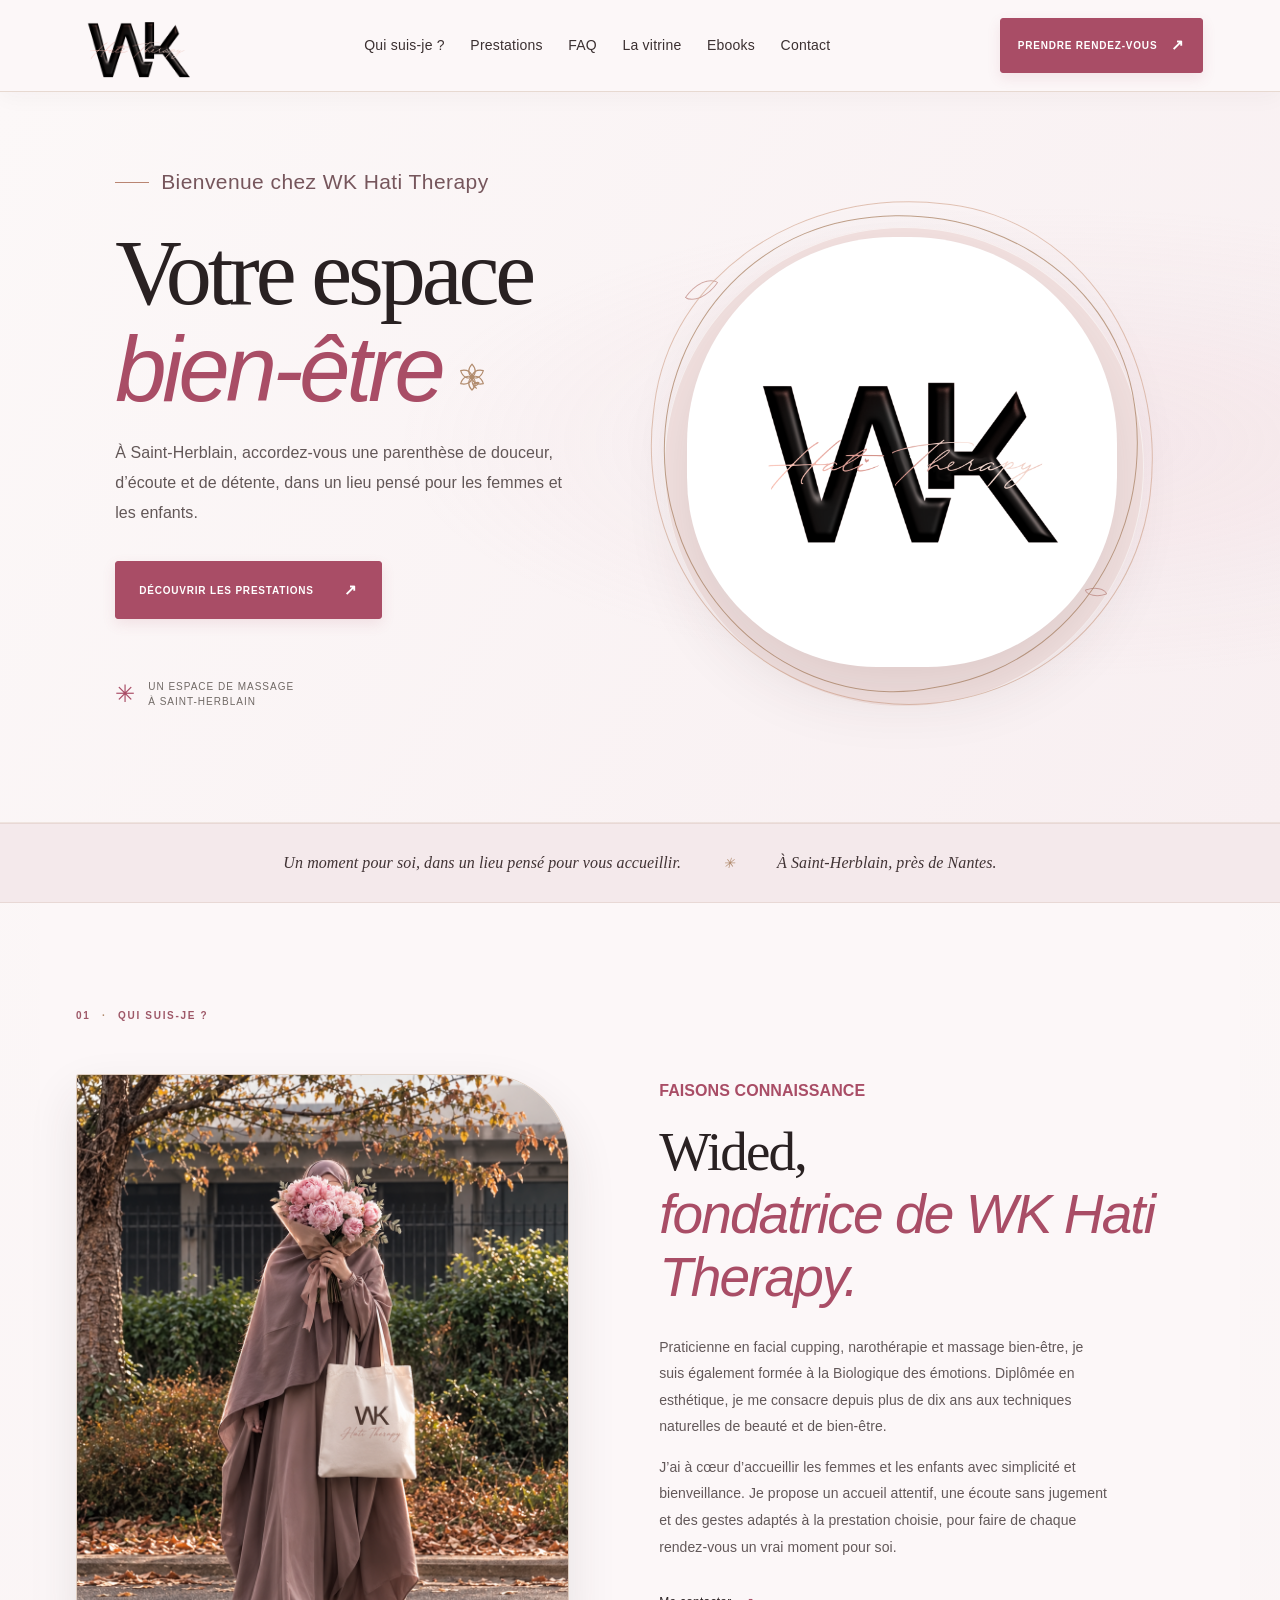
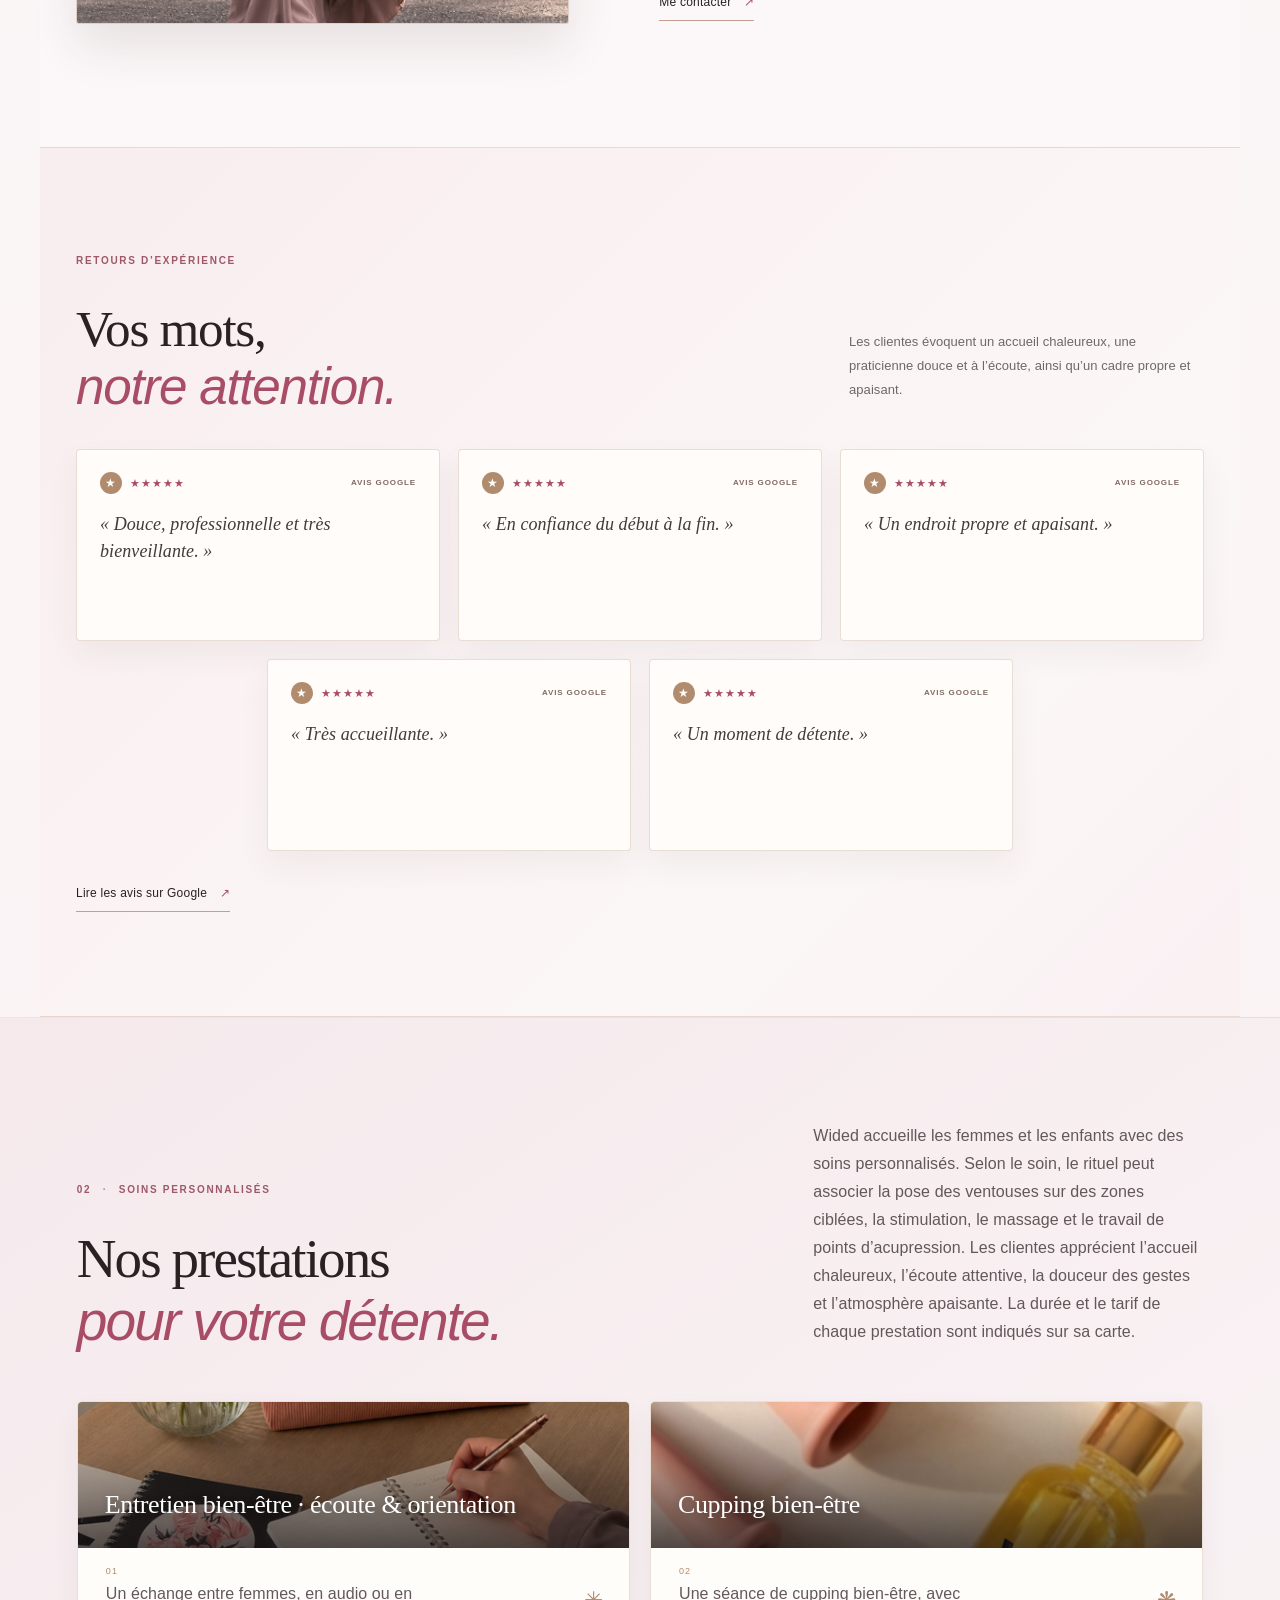
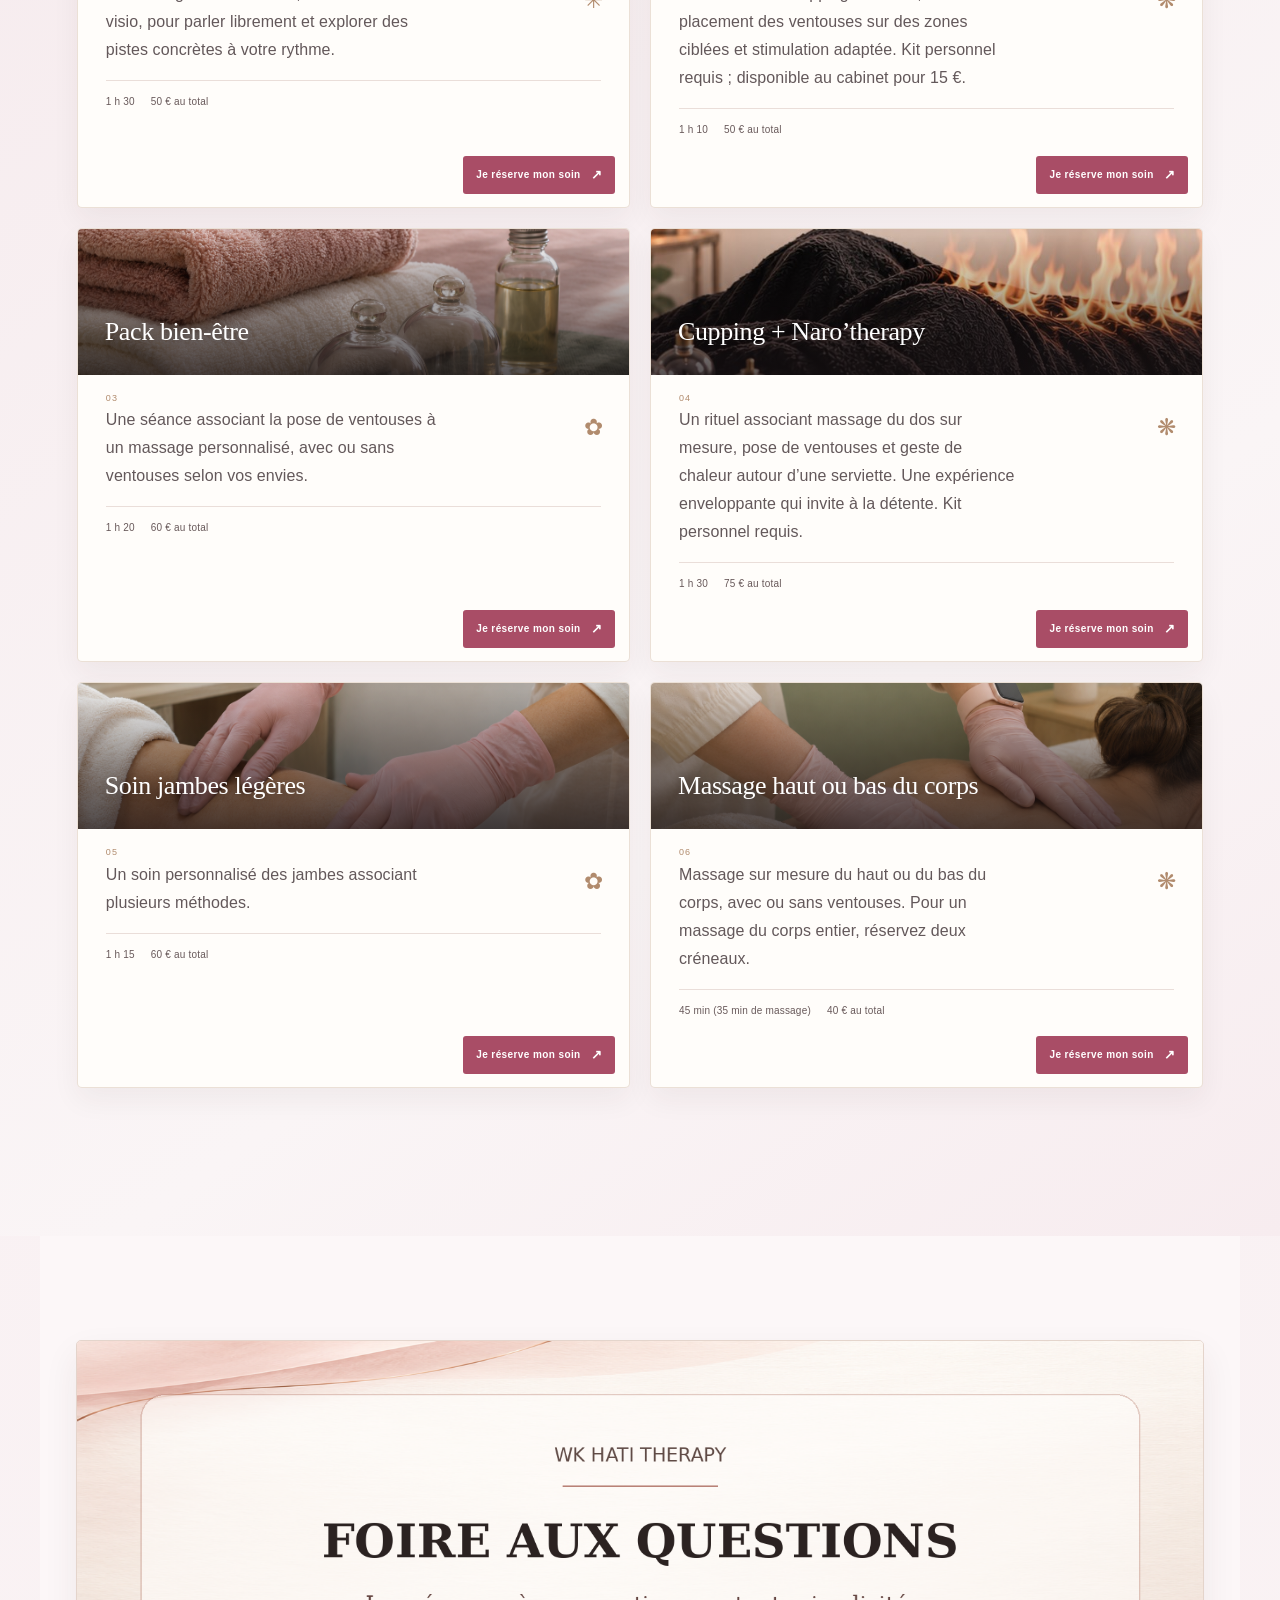
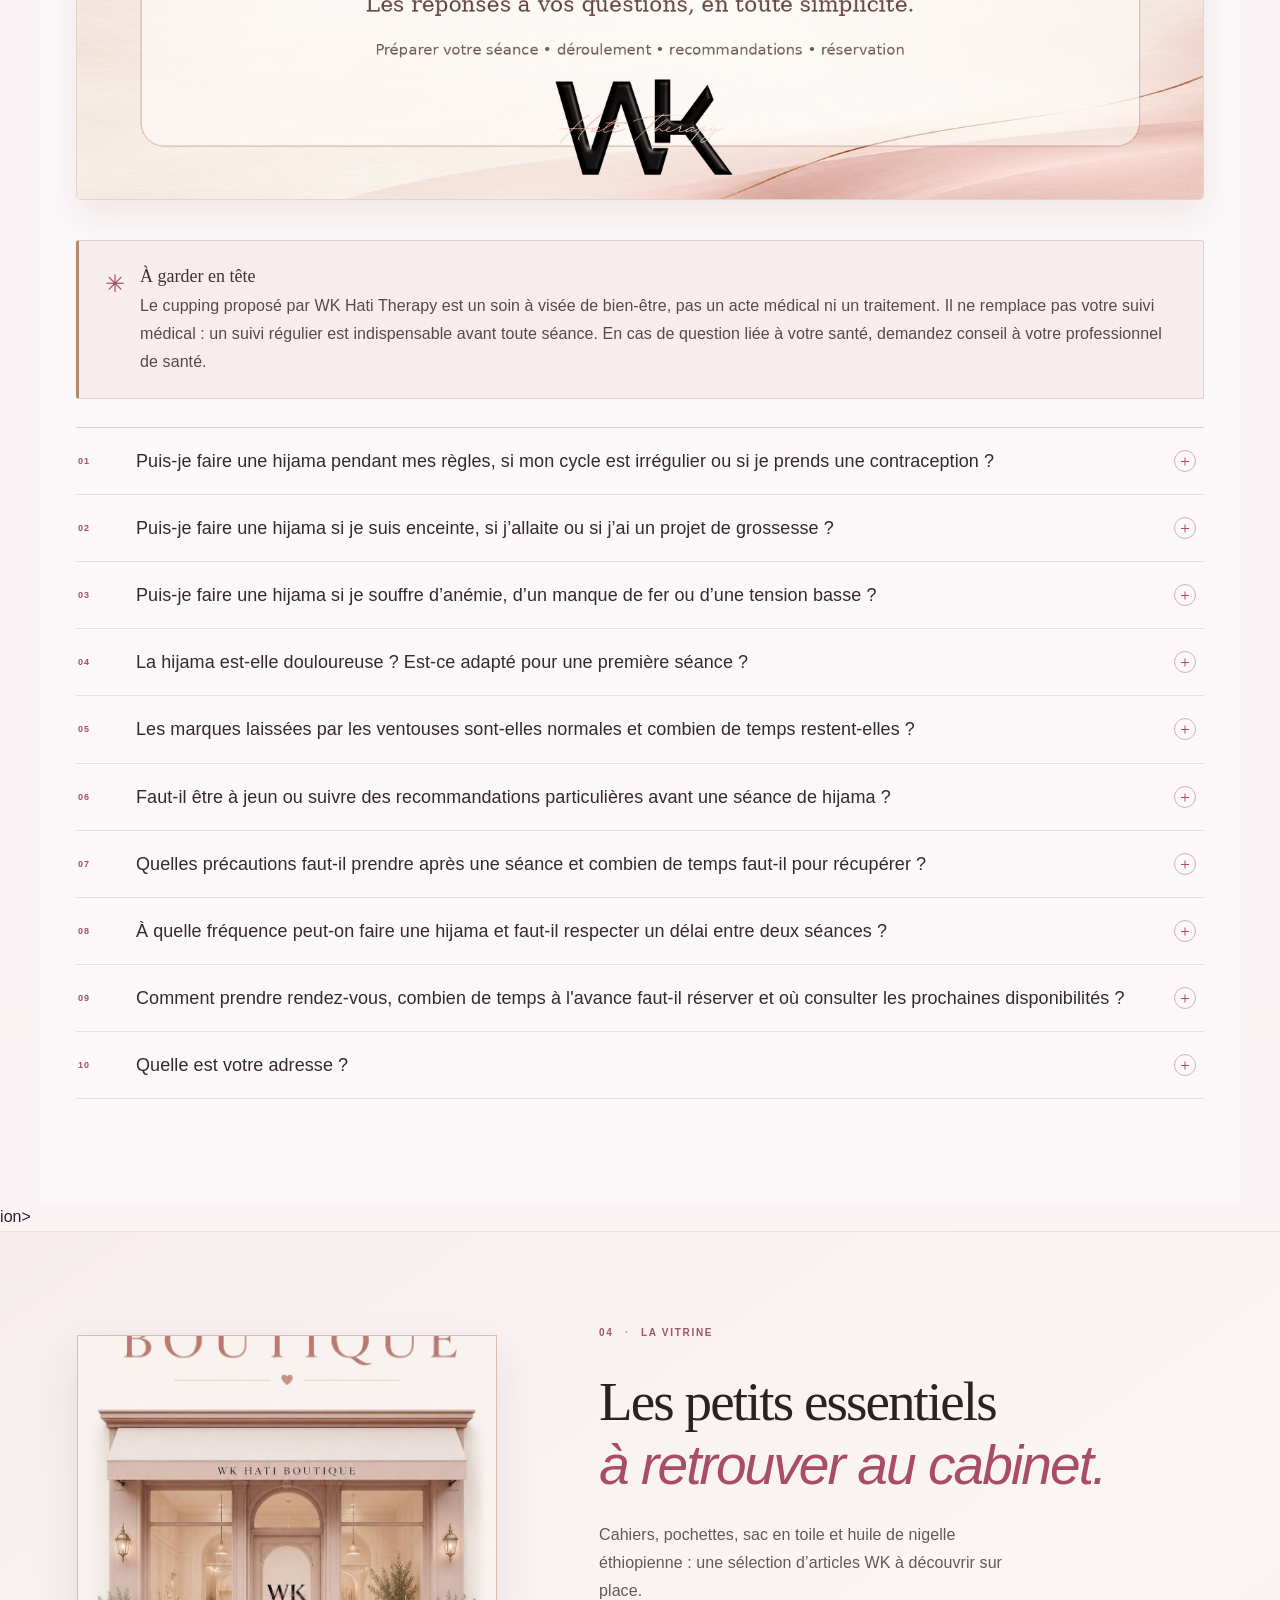
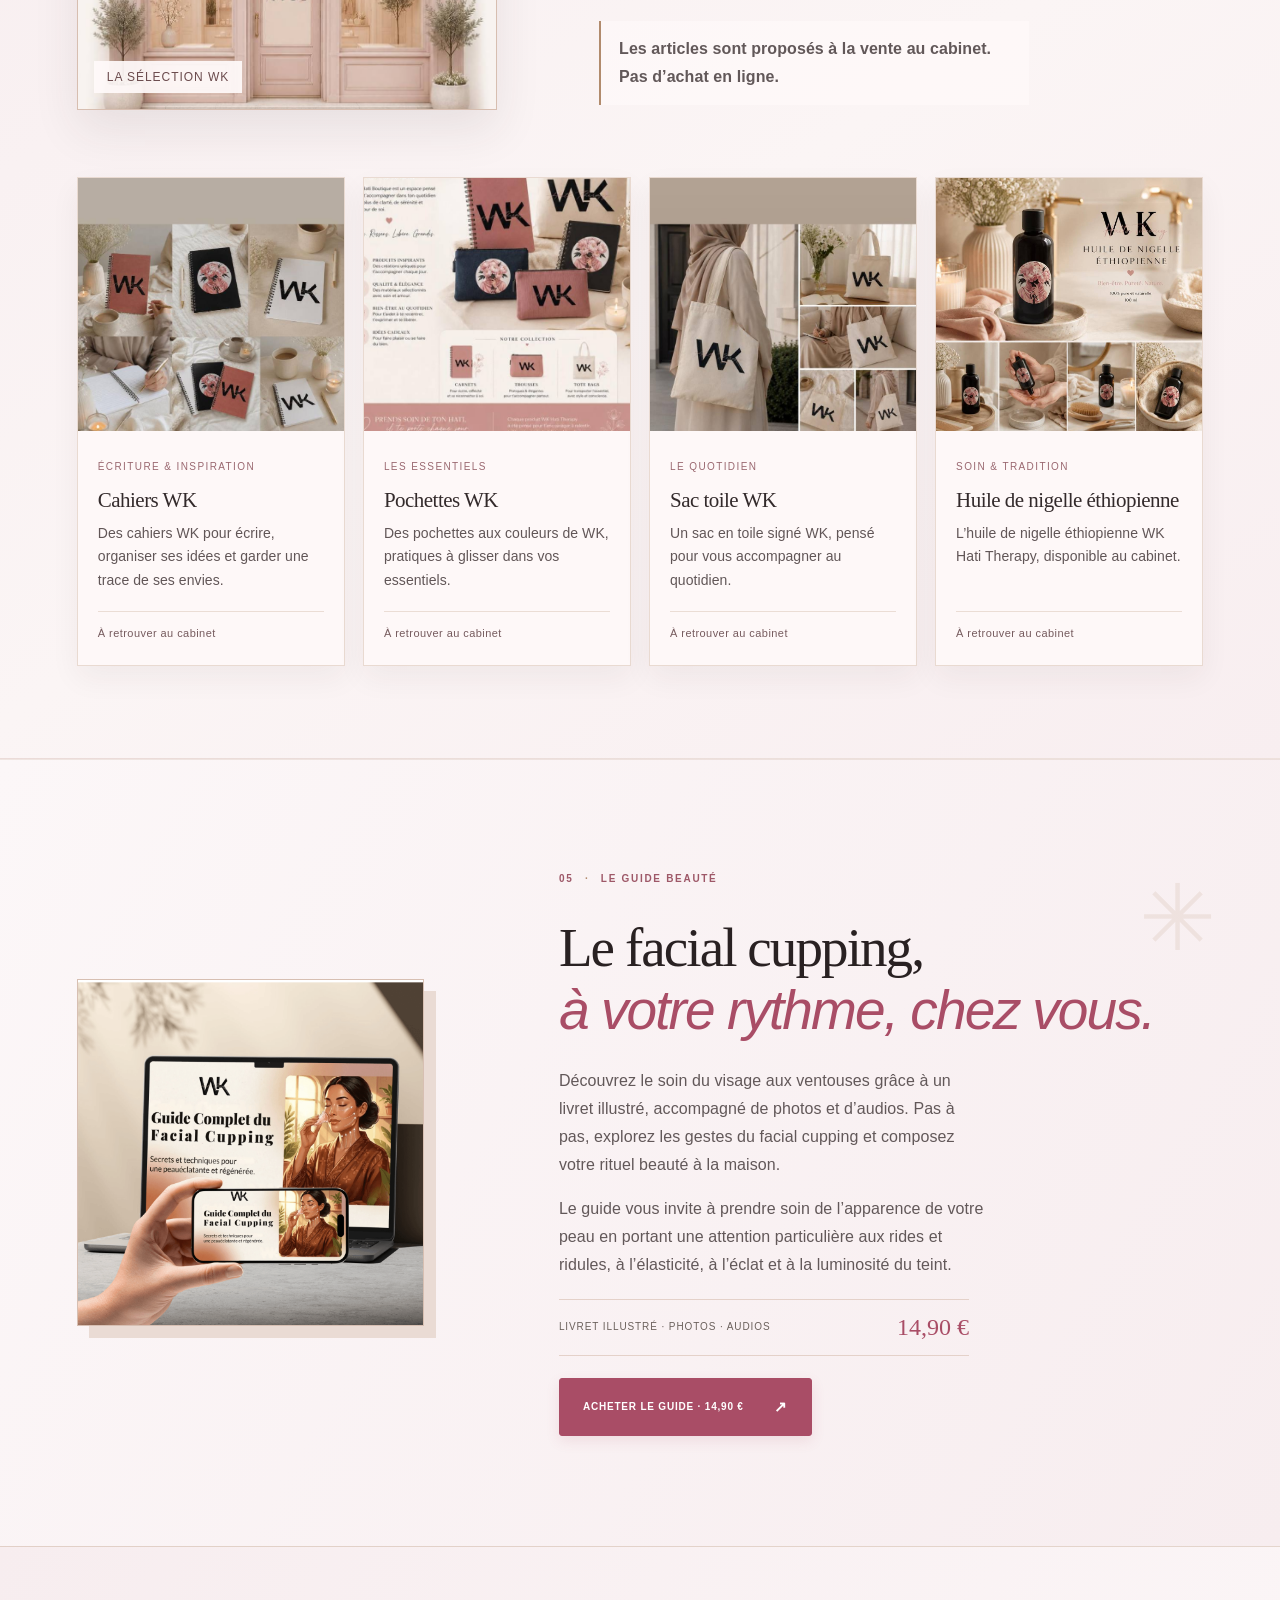
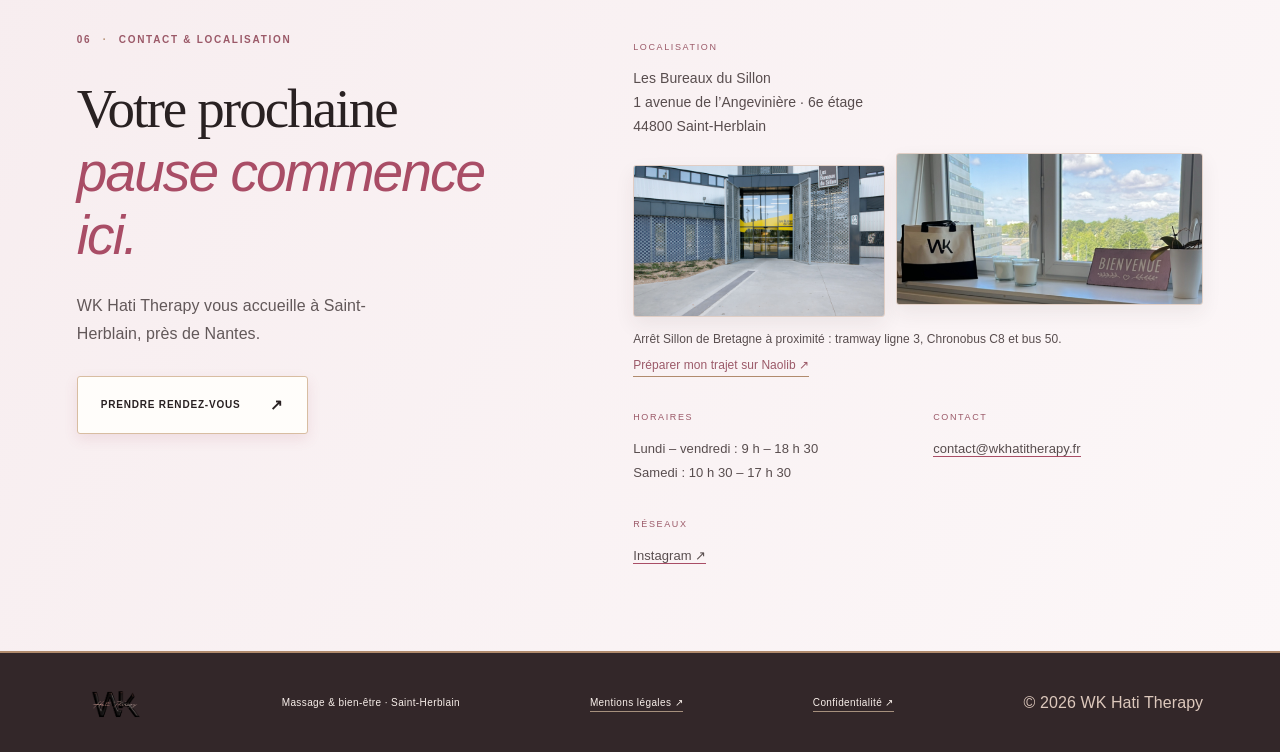
==== index.html @ cc338f1d "Première version du site WK Hati Therapy" ====
<!doctype html>
<html lang="fr">
<head>
  <meta charset="utf-8">
  <meta name="viewport" content="width=device-width, initial-scale=1">
  <meta name="theme-color" content="#f8f3f0">
  <meta name="description" content="Découvrez WK Hati Therapy, espace de massage et de bien-être à Saint-Herblain, près de Nantes. Un moment pour soi, dans un cadre accueillant et intimiste.">
  <title>WK Hati Therapy — Massage & bien-être à Saint-Herblain</title>
  <link rel="stylesheet" href="styles.css">
  <script src="script.js" defer></script>
</head>
<body>
  <header class="site-header">
    <a class="brand" href="#accueil" aria-label="WK Hati Therapy, accueil">
      <img src="Logo WK 2025 .PNG" alt="WK Hati Therapy">
    </a>
    <button class="menu-toggle" aria-expanded="false" aria-controls="main-nav" aria-label="Ouvrir le menu"><span></span><span></span></button>
    <nav id="main-nav" class="main-nav" aria-label="Navigation principale">
      <a href="#apropos">Qui suis-je ?</a><a href="#prestations">Prestations</a><a href="#faq">FAQ</a><a href="#vitrine">La vitrine</a><a href="#ebooks">Ebooks</a><a href="#contact">Contact</a>
    </nav>
    <a class="button button-small header-cta" href="https://cal.com/wkhatitherapy44" target="_blank" rel="noopener noreferrer">Prendre rendez-vous <span>↗</span></a>
  </header>

  <main>
    <section id="accueil" class="hero">
      <div class="hero-copy">
        <p class="eyebrow"><span class="eyebrow-line"></span> Bienvenue chez WK Hati Therapy</p>
        <h1>Votre espace<br><em>bien-être</em><svg class="hero-bloom" viewBox="0 0 40 40" aria-hidden="true" focusable="false"><g fill="none" stroke="currentColor" stroke-width="1.15" stroke-linecap="round" stroke-linejoin="round"><path d="M20 20C15.4 17.1 14.4 10.6 20 4.6c5.6 6 4.6 12.5 0 15.4Z"/><path d="M20 20C15.4 17.1 14.4 10.6 20 4.6c5.6 6 4.6 12.5 0 15.4Z" transform="rotate(60 20 20)"/><path d="M20 20C15.4 17.1 14.4 10.6 20 4.6c5.6 6 4.6 12.5 0 15.4Z" transform="rotate(120 20 20)"/><path d="M20 20C15.4 17.1 14.4 10.6 20 4.6c5.6 6 4.6 12.5 0 15.4Z" transform="rotate(180 20 20)"/><path d="M20 20C15.4 17.1 14.4 10.6 20 4.6c5.6 6 4.6 12.5 0 15.4Z" transform="rotate(240 20 20)"/><path d="M20 20C15.4 17.1 14.4 10.6 20 4.6c5.6 6 4.6 12.5 0 15.4Z" transform="rotate(300 20 20)"/><circle cx="20" cy="20" r="2.15"/><path d="M20 23c-.2 4.1 1.8 7.8 5.2 10.1M21.4 28.6c2.3-2.2 4.3-2.7 6.7-2.3-1.1 2.5-3.4 4.1-6.5 4.3"/></g></svg></h1>
        <p class="hero-intro">À Saint-Herblain, accordez-vous une parenthèse de douceur, d’écoute et de détente, dans un lieu pensé pour les femmes et les enfants.</p>
        <div class="hero-actions"><a class="button" href="#prestations">Découvrir les prestations <span>↗</span></a></div>
        <div class="hero-note"><span class="note-mark">✳</span><span>Un espace de massage<br>à Saint-Herblain</span></div>
      </div>
      <div class="hero-art" aria-label="Logo WK Hati Therapy">
        <div class="art-halo"></div><div class="art-frame logo-frame"><img src="Logo WK 2025 .PNG" alt="Logo WK Hati Therapy"></div>
        
        <div class="floating-petal petal-one"></div><div class="floating-petal petal-two"></div>
      </div>
    </section>

    <section class="intro-band" aria-label="Présentation"><p>Un moment pour soi, dans un lieu pensé pour vous accueillir.</p><span>✳</span><p>À Saint-Herblain, près de Nantes.</p></section>

    <section id="apropos" class="section about-section">
      <div class="section-kicker">01 <span>·</span> Qui suis-je ?</div>
      <div class="about-grid">
        <div class="about-image founder-image"><img src="assets/photos/fondatrice-fleurs.png" alt="Femme tenant un bouquet de pivoines, photographie de présentation WK Hati Therapy"></div>
        <div class="about-copy"><p class="eyebrow">Faisons connaissance</p><h2>Wided,<br><em>fondatrice de WK Hati Therapy.</em></h2><p>Praticienne en facial cupping, narothérapie et massage bien-être, je suis également formée à la Biologique des émotions. Diplômée en esthétique, je me consacre depuis plus de dix ans aux techniques naturelles de beauté et de bien-être.</p><p>J’ai à cœur d’accueillir les femmes et les enfants avec simplicité et bienveillance. Je propose un accueil attentif, une écoute sans jugement et des gestes adaptés à la prestation choisie, pour faire de chaque rendez-vous un vrai moment pour soi.</p><a class="text-link underlined" href="#contact">Me contacter <span>↗</span></a></div>
      </div>
    </section>

    <section class="section reviews-section" aria-labelledby="avis-heading">
      <div class="reviews-intro"><div><div class="section-kicker">Retours d’expérience</div><h2 id="avis-heading">Vos mots,<br><em>notre attention.</em></h2></div><p>Les clientes évoquent un accueil chaleureux, une praticienne douce et à l’écoute, ainsi qu’un cadre propre et apaisant.</p></div>
      <div class="review-cards">
        <blockquote><div class="review-mark"><span class="review-icon" aria-hidden="true">★</span><span class="review-stars" aria-label="5 étoiles">★★★★★</span><span class="review-origin">AVIS GOOGLE</span></div><p>« Douce, professionnelle et très bienveillante. »</p></blockquote>
        <blockquote><div class="review-mark"><span class="review-icon" aria-hidden="true">★</span><span class="review-stars" aria-label="5 étoiles">★★★★★</span><span class="review-origin">AVIS GOOGLE</span></div><p>« En confiance du début à la fin. »</p></blockquote>
        <blockquote><div class="review-mark"><span class="review-icon" aria-hidden="true">★</span><span class="review-stars" aria-label="5 étoiles">★★★★★</span><span class="review-origin">AVIS GOOGLE</span></div><p>« Un endroit propre et apaisant. »</p></blockquote>
        <blockquote><div class="review-mark"><span class="review-icon" aria-hidden="true">★</span><span class="review-stars" aria-label="5 étoiles">★★★★★</span><span class="review-origin">AVIS GOOGLE</span></div><p>« Très accueillante. »</p></blockquote>
        <blockquote><div class="review-mark"><span class="review-icon" aria-hidden="true">★</span><span class="review-stars" aria-label="5 étoiles">★★★★★</span><span class="review-origin">AVIS GOOGLE</span></div><p>« Un moment de détente. »</p></blockquote>
      </div>
      <a class="text-link underlined" href="https://share.google/Y8I5it0jCn41oQh0Y" target="_blank" rel="noopener noreferrer">Lire les avis sur Google <span>↗</span></a>
    </section>

    <section id="prestations" class="section services-section">
      <div class="services-heading"><div><div class="section-kicker">02 <span>·</span> Soins personnalisés</div><h2>Nos prestations<br><em>pour votre détente.</em></h2></div><p>Wided accueille les femmes et les enfants avec des soins personnalisés. Selon le soin, le rituel peut associer la pose des ventouses sur des zones ciblées, la stimulation, le massage et le travail de points d’acupression. Les clientes apprécient l’accueil chaleureux, l’écoute attentive, la douceur des gestes et l’atmosphère apaisante. La durée et le tarif de chaque prestation sont indiqués sur sa carte.</p></div>
      <div class="service-cards">
        <article class="service-card"><img class="service-image" src="assets/photos/coin-accompagnement.jpg" alt="Espace de travail WK Hati Therapy, avec carnet, fleurs et accessoires roses"><div class="service-number">01</div><div class="service-icon">✳</div><h3>Entretien bien-être · écoute & orientation</h3><p>Un échange entre femmes, en audio ou en visio, pour parler librement et explorer des pistes concrètes à votre rythme.</p><div class="service-meta"><span>1 h 30</span><span>50 € au total</span></div><a href="https://cal.com/wkhatitherapy44" target="_blank" rel="noopener noreferrer" class="card-link" aria-label="Réserver un entretien bien-être sur Cal.com">Je réserve mon soin <span aria-hidden="true">↗</span></a></article>
        <article class="service-card featured"><img class="service-image" src="assets/photos/outils-cupping.jpg" alt="Ventouses et flacon d’huile WK pour les soins de cupping"><div class="service-number">02</div><div class="service-icon">❋</div><h3>Cupping bien-être</h3><p>Une séance de cupping bien-être, avec placement des ventouses sur des zones ciblées et stimulation adaptée. Kit personnel requis ; disponible au cabinet pour 15 €.</p><div class="service-meta"><span>1 h 10</span><span>50 € au total</span></div><a href="https://cal.com/wkhatitherapy44" target="_blank" rel="noopener noreferrer" class="card-link" aria-label="Réserver le Cupping sur Cal.com">Je réserve mon soin <span aria-hidden="true">↗</span></a></article>
        <article class="service-card"><img class="service-image" src="assets/services/pack.png" alt="Accessoires de soin préparés sur une serviette claire"><div class="service-number">03</div><div class="service-icon">✿</div><h3>Pack bien-être</h3><p>Une séance associant la pose de ventouses à un massage personnalisé, avec ou sans ventouses selon vos envies.</p><div class="service-meta"><span>1 h 20</span><span>60 € au total</span></div><a href="https://cal.com/wkhatitherapy44" target="_blank" rel="noopener noreferrer" class="card-link" aria-label="Réserver le pack bien-être sur Cal.com">Je réserve mon soin <span aria-hidden="true">↗</span></a></article>
        <article class="service-card featured"><img class="service-image" src="assets/photos/narotherapy-rituel.jpg" alt="Rituel Naro’therapy illustré par une serviette et la chaleur des flammes"><div class="service-number">04</div><div class="service-icon">❋</div><h3>Cupping + Naro’therapy</h3><p>Un rituel associant massage du dos sur mesure, pose de ventouses et geste de chaleur autour d’une serviette. Une expérience enveloppante qui invite à la détente. Kit personnel requis.</p><div class="service-meta"><span>1 h 30</span><span>75 € au total</span></div><a href="https://cal.com/wkhatitherapy44" target="_blank" rel="noopener noreferrer" class="card-link" aria-label="Réserver le soin Cupping et Naro’therapy sur Cal.com">Je réserve mon soin <span aria-hidden="true">↗</span></a></article>
        <article class="service-card"><img class="service-image" src="assets/services/jambes-gants-roses.png" alt="Massage des jambes, manches longues et gants roses"><div class="service-number">05</div><div class="service-icon">✿</div><h3>Soin jambes légères</h3><p>Un soin personnalisé des jambes associant plusieurs méthodes.</p><div class="service-meta"><span>1 h 15</span><span>60 € au total</span></div><a href="https://cal.com/wkhatitherapy44" target="_blank" rel="noopener noreferrer" class="card-link" aria-label="Réserver le soin jambes légères sur Cal.com">Je réserve mon soin <span aria-hidden="true">↗</span></a></article>
        <article class="service-card featured"><img class="service-image" src="assets/services/massage-dos-feminin.png" alt="Massage du dos féminin, manches longues et gants roses"><div class="service-number">06</div><div class="service-icon">❋</div><h3>Massage haut ou bas du corps</h3><p>Massage sur mesure du haut ou du bas du corps, avec ou sans ventouses. Pour un massage du corps entier, réservez deux créneaux.</p><div class="service-meta"><span>45 min (35 min de massage)</span><span>40 € au total</span></div><a href="https://cal.com/wkhatitherapy44" target="_blank" rel="noopener noreferrer" class="card-link" aria-label="Réserver un massage sur Cal.com">Je réserve mon soin <span aria-hidden="true">↗</span></a></article>
      </div>
      
    </section>



    <section id="faq" class="section faq-section">
      <div class="faq-banner"><img src="assets/photos/faq-banner.png" alt="Bannière WK Hati Therapy : foire aux questions, réponses sur la préparation, le déroulement, les recommandations et la réservation"></div><h2 class="visually-hidden">Foire aux questions</h2>
      <aside class="faq-health-note"><span class="note-mark">✳</span><p><strong>À garder en tête</strong><br>Le cupping proposé par WK Hati Therapy est un soin à visée de bien-être, pas un acte médical ni un traitement. Il ne remplace pas votre suivi médical : un suivi régulier est indispensable avant toute séance. En cas de question liée à votre santé, demandez conseil à votre professionnel de santé.</p></aside>
      <div class="faq-list">
        <details class="faq-item"><summary><span class="faq-index">01</span><span>Puis-je faire une hijama pendant mes règles, si mon cycle est irrégulier ou si je prends une contraception ?</span><i></i></summary><div class="faq-answer"><p>Oui, la hijama est possible pendant les règles, sauf en cas de grande fatigue. En cas de cycle irrégulier ou de contraception hormonale, informez Wided et votre professionnel de santé avant la séance.</p></div></details>
        <details class="faq-item"><summary><span class="faq-index">02</span><span>Puis-je faire une hijama si je suis enceinte, si j’allaite ou si j’ai un projet de grossesse ?</span><i></i></summary><div class="faq-answer"><p>La hijama est déconseillée pendant toute la grossesse. Elle est possible pendant l’allaitement. En cas de projet de grossesse, demandez conseil à votre professionnel de santé avant la séance.</p></div></details>
        <details class="faq-item"><summary><span class="faq-index">03</span><span>Puis-je faire une hijama si je souffre d’anémie, d’un manque de fer ou d’une tension basse ?</span><i></i></summary><div class="faq-answer"><p>Le cupping est une pratique de bien-être ; il ne traite pas l’anémie ou le manque de fer. En cas d’anémie, de carence en fer, de grande fatigue ou de baisse importante de la tension, demandez l’avis de votre professionnel de santé avant la séance. En cas de grande fatigue ou de baisse importante de la tension, la séance est déconseillée.</p></div></details>
        <details class="faq-item"><summary><span class="faq-index">04</span><span>La hijama est-elle douloureuse ? Est-ce adapté pour une première séance ?</span><i></i></summary><div class="faq-answer"><p>Non, la hijama n'est pas douloureuse. Une légère sensation de gêne peut parfois être ressentie, mais la séance est entièrement personnalisée et adaptée aux besoins et à la sensibilité de chacune.</p></div></details>
        <details class="faq-item"><summary><span class="faq-index">05</span><span>Les marques laissées par les ventouses sont-elles normales et combien de temps restent-elles ?</span><i></i></summary><div class="faq-answer"><p>Oui, les marques après une séance sont tout à fait normales. Leur intensité varie d'une personne à l'autre et elles disparaissent généralement au bout de quelques jours. Il est conseillé d'éviter l'exposition au soleil sur les zones concernées.</p></div></details>
        <details class="faq-item"><summary><span class="faq-index">06</span><span>Faut-il être à jeun ou suivre des recommandations particulières avant une séance de hijama ?</span><i></i></summary><div class="faq-answer"><p>Oui, il est recommandé d'être à jeun (eau, aliments, cigarette) quelques heures avant la séance (3 à 4 heures), en cas de fortes chaleurs, il est bien évidemment possible de boire un peu d'eau.</p></div></details>
        <details class="faq-item"><summary><span class="faq-index">07</span><span>Quelles précautions faut-il prendre après une séance et combien de temps faut-il pour récupérer ?</span><i></i></summary><div class="faq-answer"><p>Après une séance, il est recommandé de se reposer et d'avoir une alimentation variée et équilibrée. Les recommandations complémentaires vous seront précisées lors de votre séance, au cas par cas et selon vos besoins.</p></div></details>
        <details class="faq-item"><summary><span class="faq-index">08</span><span>À quelle fréquence peut-on faire une hijama et faut-il respecter un délai entre deux séances ?</span><i></i></summary><div class="faq-answer"><p>Il est recommandé d'attendre 4 semaines entre deux séances. Néanmoins, la fréquence exacte dépend de vos besoins et vous sera recommandée lors de votre rendez-vous.</p></div></details>
        <details class="faq-item"><summary><span class="faq-index">09</span><span>Comment prendre rendez-vous, combien de temps à l'avance faut-il réserver et où consulter les prochaines disponibilités ?</span><i></i></summary><div class="faq-answer"><p>Pour prendre rendez-vous, il vous suffit de consulter le site de réservation en ligne. Vous y trouverez le détail de chaque prestation, sa durée, son tarif ainsi que les prochaines disponibilités.<br><br>Il est recommandé de réserver entre 5 et 10 jours à l'avance afin de faciliter l'organisation de votre rendez-vous.</p><a class="text-link underlined" href="https://cal.com/wkhatitherapy44" target="_blank" rel="noopener noreferrer">Ouvrir le site de réservation Cal.com <span>↗</span></a></div></details>
        <details class="faq-item"><summary><span class="faq-index">10</span><span>Quelle est votre adresse ?</span><i></i></summary><div class="faq-answer"><p>Les Bureaux du Sillon<br>1 avenue de l’Angevinière<br>6<sup>e</sup> étage<br>44800 Saint-Herblain</p></div></details>
      </div>
    </section>

ion>

    <section id="vitrine" class="section shop-section">
      <div class="shop-intro">
        <figure class="shop-cover"><img src="assets/products/boutique-wk.jpg" alt="Illustration de l’univers boutique WK Hati Therapy"><figcaption>La sélection WK</figcaption></figure>
        <div class="shop-copy"><div class="section-kicker">04 <span>·</span> La vitrine</div><h2>Les petits essentiels<br><em>à retrouver au cabinet.</em></h2><p>Cahiers, pochettes, sac en toile et huile de nigelle éthiopienne : une sélection d’articles WK à découvrir sur place.</p><p class="shop-local-only">Les articles sont proposés à la vente au cabinet. Pas d’achat en ligne.</p></div>
      </div>
      <div class="shop-products" aria-label="Articles disponibles au cabinet">
        <article class="shop-product"><div class="shop-product-image"><img src="assets/products/cahiers-wk.jpg" alt="Cahiers WK en différentes couleurs et mises en scène"></div><div class="shop-product-info"><span>Écriture & inspiration</span><h3>Cahiers WK</h3><p>Des cahiers WK pour écrire, organiser ses idées et garder une trace de ses envies.</p><small>À retrouver au cabinet</small></div></article>
        <article class="shop-product"><div class="shop-product-image"><img src="assets/products/pochettes-wk.jpg" alt="Pochettes WK présentées dans l’univers de la collection"></div><div class="shop-product-info"><span>Les essentiels</span><h3>Pochettes WK</h3><p>Des pochettes aux couleurs de WK, pratiques à glisser dans vos essentiels.</p><small>À retrouver au cabinet</small></div></article>
        <article class="shop-product"><div class="shop-product-image"><img src="assets/products/sac-toile-wk.jpg" alt="Sac en toile WK porté et présenté en plusieurs vues"></div><div class="shop-product-info"><span>Le quotidien</span><h3>Sac toile WK</h3><p>Un sac en toile signé WK, pensé pour vous accompagner au quotidien.</p><small>À retrouver au cabinet</small></div></article>
        <article class="shop-product"><div class="shop-product-image"><img src="assets/products/huile-nigelle-ethiopienne.jpg" alt="Flacon d’huile de nigelle éthiopienne WK Hati Therapy"></div><div class="shop-product-info"><span>Soin & tradition</span><h3>Huile de nigelle éthiopienne</h3><p>L’huile de nigelle éthiopienne WK Hati Therapy, disponible au cabinet.</p><small>À retrouver au cabinet</small></div></article>
      </div>
    </section>

    <section id="ebooks" class="ebooks-section">
      <div class="ebook-image"><img src="assets/ebook/guide-facial-cupping.png" alt="Aperçu du guide complet du Facial Cupping de WK Hati Therapy, affiché sur ordinateur et smartphone"></div>
      <div class="ebook-copy"><div class="section-kicker">05 <span>·</span> Le guide beauté</div><h2>Le facial cupping,<br><em>à votre rythme, chez vous.</em></h2><p>Découvrez le soin du visage aux ventouses grâce à un livret illustré, accompagné de photos et d’audios. Pas à pas, explorez les gestes du facial cupping et composez votre rituel beauté à la maison.</p><p>Le guide vous invite à prendre soin de l’apparence de votre peau en portant une attention particulière aux rides et ridules, à l’élasticité, à l’éclat et à la luminosité du teint.</p><div class="ebook-offer"><span>Livret illustré · Photos · Audios</span><strong>14,90 €</strong></div><a class="button" href="https://www.wkhatitherapy.fr/facialcupping" target="_blank" rel="noopener noreferrer">Acheter le guide · 14,90 € <span>↗</span></a></div>
      <span class="ebook-flower">✳</span>
    </section>

    <section id="contact" class="contact-section">
      <div class="contact-main"><div class="section-kicker">06 <span>·</span> Contact & localisation</div><h2>Votre prochaine<br><em>pause commence ici.</em></h2><p>WK Hati Therapy vous accueille à Saint-Herblain, près de Nantes.</p><a class="button button-light" href="https://cal.com/wkhatitherapy44" target="_blank" rel="noopener noreferrer">Prendre rendez-vous <span>↗</span></a></div>
      <div class="contact-details" id="contact-details"><div class="contact-item contact-location"><small>LOCALISATION</small><p>Les Bureaux du Sillon<br>1 avenue de l’Angevinière · 6e étage<br>44800 Saint-Herblain</p><div class="contact-images"><img class="contact-building" src="assets/photos/bureaux-du-sillon.jpg" alt="Entrée des Bureaux du Sillon à Saint-Herblain"><img class="cabinet-interior" src="assets/photos/lieu-fenetre-jour.jpg" alt="Espace d’accueil du cabinet avec vue sur le paysage"></div><p class="transit-info">Arrêt Sillon de Bretagne à proximité : tramway ligne 3, Chronobus C8 et bus 50.<br><a href="https://naolib.fr/fr/plan-decouverte" target="_blank" rel="noopener noreferrer">Préparer mon trajet sur Naolib ↗</a></p></div><div class="contact-item"><small>HORAIRES</small><p>Lundi – vendredi : 9 h – 18 h 30<br>Samedi : 10 h 30 – 17 h 30</p></div><div class="contact-item"><small>CONTACT</small><p><a href="mailto:contact@wkhatitherapy.fr">contact@wkhatitherapy.fr</a></p></div><div class="contact-item"><small>RÉSEAUX</small><p><a href="#contact">Instagram ↗</a></p></div></div>
    </section>
  </main>
  <footer class="site-footer"><a class="footer-brand" href="#accueil"><img src="Logo WK 2025 .PNG" alt="WK Hati Therapy"></a><span>Massage & bien-être · Saint-Herblain</span><a href="mentions-legales.html">Mentions légales <span>↗</span></a><a href="confidentialite.html">Confidentialité <span>↗</span></a><small>© <span id="year">2026</span> WK Hati Therapy</small></footer>
</body>
</html>
---- styles.css ----
:root{--paper:#f8f3f0;--cream:#fffdfb;--rose:#d5a19e;--rose-dark:#a86666;--ink:#201d1c;--green:#263c36;--muted:#77706c;--serif:'Playfair Display',Georgia,serif;--sans:'DM Sans',Arial,sans-serif;--content:1180px}
*{box-sizing:border-box}html{scroll-behavior:smooth;scroll-padding-top:92px}body{margin:0;background:var(--paper);color:var(--ink);font-family:var(--sans);font-size:15px;line-height:1.7}a{color:inherit;text-decoration:none}button{font:inherit}.site-header{height:88px;padding:0 max(5.5vw,24px);display:flex;align-items:center;justify-content:space-between;background:rgba(248,243,240,.94);position:sticky;top:0;z-index:20;border-bottom:1px solid rgba(32,29,28,.07);backdrop-filter:blur(12px)}.brand{width:102px;height:75px;display:flex;align-items:center;overflow:hidden}.brand img{width:100%;height:auto;object-fit:contain}.main-nav{display:flex;align-items:center;gap:clamp(16px,2.2vw,34px);font-size:12px;letter-spacing:.025em;color:#4c4643}.main-nav a{transition:color .2s}.main-nav a:hover,.text-link:hover{color:var(--rose-dark)}.button{display:inline-flex;align-items:center;justify-content:center;gap:30px;padding:14px 21px;background:var(--ink);color:white;font-size:11px;letter-spacing:.07em;text-transform:uppercase;transition:transform .2s,background .2s}.button:hover{transform:translateY(-2px);background:var(--rose-dark)}.button span{font-size:15px}.button-small{padding:12px 16px;gap:14px;font-size:10px}.menu-toggle{display:none}.hero{min-height:640px;max-width:1440px;margin:auto;padding:64px max(9vw,50px) 74px;position:relative;display:grid;grid-template-columns:1fr 1fr;align-items:center;overflow:hidden}.hero-copy{position:relative;z-index:2;padding-bottom:28px}.eyebrow,.section-kicker{font-size:10px;letter-spacing:.17em;text-transform:uppercase;color:var(--rose-dark);font-weight:600}.eyebrow{display:flex;align-items:center;gap:12px}.eyebrow-line{display:block;width:27px;height:1px;background:var(--rose-dark)}h1,h2,h3,p{margin-top:0}h1,h2{font-family:var(--serif);font-weight:500;letter-spacing:-.035em;line-height:1.13}h1{font-size:clamp(58px,7vw,94px);margin:25px 0 20px}h1 em,h2 em{font-weight:500;color:var(--rose-dark)}.hero-intro{max-width:410px;color:#655e5b;font-size:15px;line-height:1.9}.hero-actions{display:flex;align-items:center;gap:27px;margin-top:30px}.text-link{font-size:12px;letter-spacing:.02em;transition:color .2s}.text-link span{margin-left:9px;color:var(--rose-dark)}.hero-note{margin-top:57px;display:flex;align-items:center;gap:12px;font-size:10px;line-height:1.5;letter-spacing:.1em;text-transform:uppercase;color:#706965}.note-mark{font-size:24px;color:var(--rose-dark)}.hero-art{min-height:500px;position:relative;display:flex;align-items:center;justify-content:center}.art-halo{position:absolute;width:min(39vw,480px);aspect-ratio:1;border-radius:50%;background:#eadbd6;right:4%;top:5%;box-shadow:inset 0 0 0 1px rgba(255,255,255,.65)}.art-frame{position:relative;width:min(36vw,430px);aspect-ratio:1;overflow:hidden;border-radius:48% 48% 44% 44%;box-shadow:0 24px 60px rgba(62,40,38,.12);transform:rotate(2deg);background:#fff}.art-frame img{width:100%;height:100%;object-fit:cover}.art-caption{position:absolute;bottom:22px;right:0;display:flex;align-items:center;gap:12px;font-size:9px;letter-spacing:.13em;text-transform:uppercase;color:#685e59}.art-caption i{height:1px;width:35px;background:var(--rose-dark)}.floating-petal{position:absolute;border:1px solid #bf8881;border-radius:100% 0 100% 0;opacity:.72;transform:rotate(35deg)}.petal-one{width:19px;height:32px;top:72px;left:10%}.petal-two{width:12px;height:20px;bottom:100px;right:12%;transform:rotate(70deg)}.scroll-cue{position:absolute;bottom:27px;left:50%;display:flex;align-items:center;gap:12px;font-size:9px;letter-spacing:.16em;text-transform:uppercase;color:#827a75}.scroll-cue i{display:block;width:1px;height:34px;background:var(--rose-dark)}.intro-band{display:flex;justify-content:center;align-items:center;gap:42px;padding:22px;background:var(--green);color:#f6efea;text-align:center;font-family:var(--serif);font-size:17px;font-style:italic}.intro-band p{margin:0}.intro-band span{color:#dbb5aa;font-size:14px}.section{max-width:var(--content);margin:auto;padding:120px 36px}.section-kicker{color:var(--rose-dark);margin-bottom:30px}.section-kicker span{padding:0 7px;color:#c9aaa2}.about-grid{display:grid;grid-template-columns:.95fr 1.05fr;gap:10%;align-items:center}.image-placeholder{min-height:430px;position:relative;overflow:hidden;background:linear-gradient(135deg,#e1c3ba,#f0e1d9 52%,#b4b7a1);display:grid;place-items:center}.image-placeholder:before{content:"";position:absolute;inset:18px;border:1px solid rgba(255,255,255,.75)}.placeholder-sun{position:absolute;width:300px;height:300px;border-radius:50%;background:rgba(255,247,238,.36);left:-57px;top:-85px}.placeholder-copy{position:relative;text-align:center;color:#564740;display:flex;flex-direction:column;gap:13px}.placeholder-copy small,.photo-placeholder span,.shop-visual small{font-size:8px;letter-spacing:.2em}.placeholder-copy strong{font:500 25px/1.3 var(--serif)}.placeholder-corner{position:absolute;bottom:35px;right:35px;font:italic 28px var(--serif);color:rgba(255,255,255,.8)}.about-copy{position:relative;padding:35px 0}.about-copy h2,.services-heading h2,.cabinet-top h2,.shop-copy h2,.ebook-copy h2,.contact-main h2{font-size:clamp(38px,4vw,55px);margin:15px 0 24px}.about-copy>p:not(.eyebrow){max-width:450px;color:#6e6662;line-height:1.9;font-size:13px}.underlined{display:inline-block;margin-top:18px;padding-bottom:7px;border-bottom:1px solid #c99b93}.about-flower{position:absolute;width:135px;height:135px;right:-12px;bottom:-35px;overflow:hidden;border-radius:50%;opacity:.82}.about-flower img{width:100%;height:100%;object-fit:cover}.services-section{max-width:none;padding-left:max(calc((100% - var(--content))/2 + 36px),6vw);padding-right:max(calc((100% - var(--content))/2 + 36px),6vw);background:#eee3de}.services-heading,.cabinet-top{display:flex;justify-content:space-between;align-items:end;gap:40px}.services-heading h2,.cabinet-top h2{margin-bottom:0}.services-heading>p,.cabinet-top>p{max-width:330px;margin:0 0 7px;color:#706864;font-size:13px;line-height:1.85}.service-cards{display:grid;grid-template-columns:repeat(2,1fr);gap:17px;margin:48px 0 44px}.service-card{background:rgba(255,253,251,.73);padding:27px 28px 58px;min-height:252px;position:relative;border:1px solid rgba(146,105,99,.1);transition:transform .25s}.service-card:hover{transform:translateY(-5px)}.service-card.featured{background:#f9f3ef}.service-number{font-size:9px;letter-spacing:.12em;color:#a37c76}.service-icon{position:absolute;right:26px;top:21px;color:var(--rose-dark);font-size:23px}.service-card h3{font:500 25px var(--serif);margin:25px 0 9px}.service-card p{font-size:12px;color:#756c68;max-width:260px;min-height:42px}.service-meta{display:flex;flex-wrap:wrap;gap:6px 16px;padding-top:12px;border-top:1px solid #e7dcd7;font-size:9px;color:#827773}.card-link{position:absolute;right:23px;bottom:19px;color:var(--rose-dark);font-size:18px}.booking-strip{display:flex;justify-content:space-between;align-items:center;border-top:1px solid #d6c4bd;padding-top:24px}.booking-strip p{font:italic 20px var(--serif);margin:0}.button-light{background:#fffaf7;color:var(--ink)}.button-light:hover{background:var(--rose-dark);color:white}.cabinet-section{padding-top:118px;padding-bottom:120px}.gallery-grid{display:grid;grid-template-columns:1.55fr 1fr 1fr;gap:18px;margin-top:43px;align-items:start}.gallery-tile:nth-child(2){margin-top:42px}.gallery-tile:nth-child(3){margin-top:14px}.photo-placeholder{aspect-ratio:1.08;position:relative;display:flex;align-items:center;justify-content:center;overflow:hidden;background:linear-gradient(145deg,#ddd3ca,#f0e9e2 56%,#c9b4a6)}.gallery-large .photo-placeholder{aspect-ratio:1.5;background:linear-gradient(145deg,#d9cfc7,#efe7de 55%,#b8c2b0)}.photo-placeholder:before{content:"";position:absolute;width:65%;height:85%;border:1px solid rgba(255,255,255,.72);border-radius:48% 48% 4px 4px;bottom:-20%;left:18%;background:rgba(255,255,255,.11)}.photo-placeholder span{position:relative;color:#6c5e56}.photo-placeholder b{position:absolute;top:16px;right:18px;font:italic 16px var(--serif);color:#fff}.photo-placeholder.tone-rose{background:linear-gradient(150deg,#e7cdc8,#f5e9e3 58%,#caa59c)}.photo-placeholder.tone-green{background:linear-gradient(150deg,#c5c7b7,#e6e1d6 56%,#99a492)}.gallery-tile>p{margin:12px 0 0;font:italic 15px var(--serif);color:#665d58}.shop-section{max-width:none;padding:95px max(calc((100% - var(--content))/2 + 36px),6vw);background:#f0e9e5;display:grid;grid-template-columns:1fr 1fr;align-items:center;gap:10%}.shop-visual{height:360px;background:#e0c5bb;display:flex;align-items:center;justify-content:center;position:relative;overflow:hidden}.shop-sun{position:absolute;width:270px;height:270px;border-radius:50%;background:#ebd7ce;left:20%;top:4%;box-shadow:0 0 0 25px rgba(250,244,239,.17)}.shop-stack{position:relative;width:135px;height:170px;transform:rotate(-8deg)}.shop-stack span{position:absolute;width:100px;height:144px;background:#f8f1eb;border:1px solid rgba(84,61,53,.12);box-shadow:12px 12px 22px rgba(75,49,40,.14)}.shop-stack span:nth-child(1){left:12px;top:0;transform:rotate(12deg);background:#d9aaa0}.shop-stack span:nth-child(2){left:25px;top:8px;transform:rotate(5deg);background:#f4eee7}.shop-stack span:nth-child(3){left:31px;top:13px;background:#fffaf6}.shop-visual small{position:absolute;bottom:23px;left:25px;color:#65564f}.shop-copy{position:relative}.shop-copy h2{font-size:clamp(38px,4vw,52px)}.shop-copy>p,.ebook-copy>p{max-width:430px;color:#706864;line-height:1.9;font-size:13px}.shop-count{display:flex;align-items:center;gap:15px;margin-top:48px;font-size:9px;letter-spacing:.1em;text-transform:uppercase;color:#8b7f78}.shop-count span{height:1px;width:60px;background:#c9a39b}.ebooks-section{padding:110px max(calc((100% - var(--content))/2 + 36px),6vw);display:grid;grid-template-columns:.7fr 1.3fr;align-items:center;gap:12%;position:relative;overflow:hidden}.ebook-cover{width:250px;height:335px;background:#31473f;color:#fff5ed;display:flex;flex-direction:column;justify-content:space-between;padding:24px;position:relative;box-shadow:20px 20px 0 #e4d4ce,0 20px 35px #56433f22;overflow:hidden}.cover-orbit{position:absolute;width:280px;height:280px;border:1px solid rgba(248,230,214,.5);border-radius:50%;right:-110px;top:40px;box-shadow:0 0 0 24px rgba(248,230,214,.06),0 0 0 50px rgba(248,230,214,.05)}.ebook-cover>span,.ebook-cover small{font-size:8px;letter-spacing:.18em;z-index:1}.ebook-cover b{font:500 31px/1.2 var(--serif);z-index:1}.ebook-cover em{font-weight:500;color:#ddb7aa}.ebook-cover small{color:#d4c0b6}.ebook-image{width:100%;max-width:360px;aspect-ratio:1;margin:0 auto;background:#eadbd6;box-shadow:16px 16px 0 #e4d4ce;overflow:hidden;display:flex;align-items:center;justify-content:center}.ebook-image img{display:block;width:100%;height:100%;object-fit:contain}.ebook-copy{position:relative;z-index:1}.ebook-offer{display:flex;align-items:center;justify-content:space-between;gap:16px;max-width:410px;padding:14px 0;margin:20px 0 8px;border-top:1px solid #e2d4ce;border-bottom:1px solid #e2d4ce;color:#6b615c;font-size:10px;letter-spacing:.09em;text-transform:uppercase}.ebook-offer strong{font:500 24px var(--serif);color:var(--rose-dark);letter-spacing:0;white-space:nowrap}.ebook-copy .button{margin-top:14px}.ebook-flower{position:absolute;right:5%;top:10%;font-size:92px;color:#e8d8d2;opacity:.58}.contact-section{padding:95px max(calc((100% - var(--content))/2 + 36px),6vw);background:var(--green);color:#f8f1ec;display:grid;grid-template-columns:.9fr 1.1fr;gap:10%}.contact-main .section-kicker{color:#d6aaa0}.contact-main h2{margin-top:16px}.contact-main h2 em{color:#d9aaa1}.contact-main>p{max-width:340px;color:#d0d4ce;font-size:13px;margin:25px 0 28px}.contact-details{display:grid;grid-template-columns:1fr 1fr;gap:22px 35px}.contact-item small{font-size:8px;letter-spacing:.16em;color:#d5aaa0}.contact-item p{font-size:12px;line-height:1.8;margin:8px 0 0}.contact-item p span{color:#b6c1b9}.contact-item a{border-bottom:1px solid #9eaaa2}.map-placeholder{height:118px;grid-column:1/-1;border:1px solid rgba(232,225,215,.27);display:flex;align-items:center;justify-content:center;gap:10px;position:relative;color:#ced4cc;font-size:8px;letter-spacing:.13em}.map-placeholder i{font-size:20px;color:#d8b1a8;font-style:normal}.map-placeholder small{position:absolute;bottom:9px;right:12px;font-size:8px;color:#a8b2aa}.site-footer{min-height:90px;padding:20px max(5.5vw,24px);display:flex;align-items:center;justify-content:space-between;gap:20px;background:#1e302b;color:#d8d5cf;font-size:9px;letter-spacing:.04em}.footer-brand{width:75px;height:55px;overflow:hidden;display:block}.footer-brand img{width:100%;height:100%;object-fit:contain}.site-footer>a:not(.footer-brand){border-bottom:1px solid #66736c}.site-footer small{color:#9fa7a0}
.faq-section{padding-top:105px;padding-bottom:110px}.faq-heading{display:flex;justify-content:space-between;align-items:end;gap:40px}.faq-heading h2{font-size:clamp(38px,4vw,55px);margin:15px 0 0}.faq-heading>p{max-width:350px;margin:0 0 5px;color:#706864;font-size:13px;line-height:1.85}.faq-health-note{display:flex;gap:15px;align-items:flex-start;margin:38px 0 28px;padding:20px 24px;background:#eee3de;color:#655e59}.faq-health-note .note-mark{flex:none;margin-top:0}.faq-health-note p{margin:0;font-size:12px;line-height:1.8}.faq-health-note strong{font-size:11px;letter-spacing:.06em;text-transform:uppercase;color:#453d39}.faq-health-note a{color:var(--rose-dark);text-decoration:underline;text-underline-offset:3px}.faq-list{border-top:1px solid #d9cec8}.faq-item{border-bottom:1px solid #d9cec8}.faq-item summary{display:grid;grid-template-columns:40px 1fr 28px;gap:18px;align-items:center;padding:20px 2px;cursor:pointer;list-style:none;font:500 18px/1.45 var(--serif)}.faq-item summary::-webkit-details-marker{display:none}.faq-index{font:600 9px var(--sans);letter-spacing:.12em;color:var(--rose-dark)}.faq-item summary i{position:relative;width:22px;height:22px;border:1px solid #d4b3ac;border-radius:50%}.faq-item summary i:before,.faq-item summary i:after{content:"";position:absolute;background:var(--rose-dark);width:8px;height:1px;left:6px;top:10px;transition:transform .2s}.faq-item summary i:after{transform:rotate(90deg)}.faq-item[open] summary i:after{transform:rotate(0)}.faq-answer{padding:0 48px 23px 58px;color:#706864;font-size:13px;line-height:1.9}.faq-answer p{margin:0;max-width:780px}.faq-answer .text-link{margin-top:14px;font-size:11px}@media(max-width:980px){.site-header{padding:0 24px}.main-nav{gap:14px;font-size:11px}.header-cta{display:none}.hero{padding-left:7vw;padding-right:7vw}.art-frame{width:min(42vw,430px)}.art-halo{width:min(46vw,480px)}.section{padding-left:6vw;padding-right:6vw}.services-section,.shop-section,.ebooks-section,.contact-section{padding-left:6vw;padding-right:6vw}}
@media(max-width:700px){.faq-heading{align-items:flex-start;flex-direction:column;gap:18px}.faq-heading>p{max-width:480px}.faq-health-note{padding:17px 16px;gap:10px;margin:28px 0 20px}.faq-item summary{grid-template-columns:27px 1fr 24px;gap:10px;padding:17px 0;font-size:16px}.faq-answer{padding:0 6px 20px 37px;font-size:12px}html{scroll-padding-top:72px}.site-header{height:72px;padding:0 20px}.brand{width:82px;height:64px}.menu-toggle{display:flex;width:42px;height:42px;border:0;background:none;flex-direction:column;gap:6px;align-items:center;justify-content:center;cursor:pointer;margin-left:auto}.menu-toggle span{width:21px;height:1px;background:var(--ink);transition:transform .2s}.menu-toggle[aria-expanded="true"] span:first-child{transform:translateY(3.5px) rotate(45deg)}.menu-toggle[aria-expanded="true"] span:last-child{transform:translateY(-3.5px) rotate(-45deg)}.main-nav{display:none;position:absolute;top:71px;left:0;right:0;background:var(--paper);padding:16px 24px 24px;box-shadow:0 18px 22px #30272215;flex-direction:column;align-items:flex-start;gap:0}.main-nav.open{display:flex}.main-nav a{padding:10px 0;width:100%;border-bottom:1px solid #e6dcd6}.hero{display:flex;flex-direction:column;align-items:stretch;padding:55px 24px 62px;min-height:unset}.hero-copy{padding-bottom:0}.eyebrow{font-size:9px}.hero h1{font-size:60px;margin:20px 0 17px}.hero-intro{font-size:14px;max-width:440px}.hero-actions{gap:17px;flex-wrap:wrap}.button{font-size:9px;padding:13px 16px;gap:19px}.text-link{font-size:11px}.hero-note{margin-top:30px}.hero-art{min-height:360px;margin-top:0}.art-frame{width:min(76vw,360px)}.art-halo{width:min(82vw,390px);right:8%;top:3%}.art-caption{right:0;bottom:4px;font-size:7px;gap:8px}.scroll-cue{display:none}.intro-band{padding:18px 20px;gap:15px;flex-wrap:wrap;font-size:14px}.section{padding:76px 24px}.section-kicker{margin-bottom:24px}.about-grid{grid-template-columns:1fr;gap:35px}.image-placeholder{min-height:330px}.about-copy{padding:0}.about-copy h2,.services-heading h2,.cabinet-top h2,.shop-copy h2,.ebook-copy h2,.contact-main h2{font-size:40px}.about-flower{width:94px;height:94px;right:0;bottom:-15px}.services-heading,.cabinet-top{align-items:flex-start;flex-direction:column;gap:18px}.services-heading>p,.cabinet-top>p{max-width:420px}.service-cards{grid-template-columns:1fr;gap:12px;margin:30px 0}.service-card{min-height:222px}.booking-strip{align-items:flex-start;gap:15px;flex-direction:column}.booking-strip p{font-size:18px}.gallery-grid{grid-template-columns:1fr 1fr;gap:12px;margin-top:30px}.gallery-large{grid-column:1/-1}.gallery-tile:nth-child(2),.gallery-tile:nth-child(3){margin-top:0}.gallery-large .photo-placeholder{aspect-ratio:1.35}.photo-placeholder{aspect-ratio:1}.gallery-tile>p{font-size:13px}.shop-section{padding:65px 24px;grid-template-columns:1fr;gap:35px}.shop-visual{height:290px}.shop-count{margin-top:30px}.ebooks-section{padding:75px 24px;grid-template-columns:1fr;gap:45px}.ebook-image{width:min(100%,320px);margin:0 auto}.ebook-cover{width:205px;height:275px;margin:0 auto}.ebook-copy{text-align:left}.ebook-flower{right:-20px;top:5%;font-size:70px}.contact-section{padding:70px 24px;grid-template-columns:1fr;gap:40px}.contact-details{gap:20px}.site-footer{padding:20px 24px;flex-wrap:wrap}.site-footer>span{width:calc(100% - 100px);text-align:right}.site-footer small{margin-left:auto}}
@media(prefers-reduced-motion:reduce){html{scroll-behavior:auto}*,*:before,*:after{transition:none!important}}

/* Images de prestations et retours clients */
.logo-frame{background:#fff;padding:34px;transform:none;border:10px solid rgba(255,255,255,.55)}
.logo-frame img{object-fit:contain}
.founder-image{min-height:430px;position:relative;overflow:hidden;background:#fffdfb}
.founder-image img{display:block;width:100%;height:100%;min-height:430px;object-fit:cover}
.service-card{overflow:hidden}
.service-image{display:block;width:calc(100% + 56px);height:178px;object-fit:cover;margin:-27px -28px 18px}
.service-icon{top:218px}
.service-card h3{margin:12px 0 9px}
.reviews-section{padding-top:78px;padding-bottom:88px}
.reviews-intro{display:flex;justify-content:space-between;align-items:end;gap:40px}
.reviews-intro h2{font-size:clamp(38px,4vw,55px);margin:14px 0 0}
.reviews-intro>p{max-width:355px;color:#706864;font-size:13px;line-height:1.9}
.review-cards{display:grid;grid-template-columns:repeat(3,1fr);gap:16px;margin:30px 0 8px}
.review-cards blockquote{margin:0;padding:22px 24px;background:#eee3de;border:1px solid rgba(146,105,99,.1)}
.review-stars{color:var(--rose-dark);font-size:13px;letter-spacing:.12em}
.review-cards blockquote p{margin:12px 0;font:italic 20px/1.45 var(--serif);color:#433b38}
.review-cards cite{font-size:9px;font-style:normal;letter-spacing:.12em;text-transform:uppercase;color:#827773}
@media(max-width:700px){.logo-frame{padding:22px;border-width:7px}.founder-image,.founder-image img{min-height:330px}.service-image{height:155px}.service-icon{top:195px}.reviews-intro{align-items:flex-start;flex-direction:column;gap:16px}.review-cards{grid-template-columns:1fr;gap:10px}.review-cards blockquote{padding:17px 20px}.reviews-section{padding-top:62px;padding-bottom:68px}}

.legal-page .site-header{position:relative}.legal-content{max-width:850px;margin:auto;padding:80px 32px 110px}.legal-content h1{font-size:clamp(48px,7vw,78px);margin:16px 0 30px}.legal-content h2{font-size:26px;margin:38px 0 12px}.legal-content p,.legal-content li{font-size:14px;line-height:1.85;color:#635b57}.legal-content ul{padding-left:22px}.legal-content a{color:var(--rose-dark);text-decoration:underline;text-underline-offset:3px}.draft-alert{margin:25px 0 40px;padding:18px 22px;background:#eee3de;border-left:3px solid var(--rose-dark);font-size:13px;line-height:1.8;color:#544a45}.draft-alert strong{display:block;margin-bottom:5px}.legal-page .site-footer{flex-wrap:wrap}

.service-icon{top:193px}@media(max-width:700px){.service-icon{top:170px}}

/* Palette WK Hati Therapy : blanc, encre et rose */
:root{--paper:#fff;--cream:#fff;--rose:#e9a1b1;--rose-dark:#b44868;--ink:#201d1c}
body{background:#fff}
.main-nav{font-family:var(--serif);font-size:14px;font-weight:500;letter-spacing:.04em;color:#282322;gap:clamp(15px,1.9vw,27px)}
.main-nav a{padding:8px 0;position:relative}
.main-nav a:after{content:"";position:absolute;left:0;right:100%;bottom:2px;height:1px;background:var(--rose-dark);transition:right .2s}
.main-nav a:hover:after{right:0}
.intro-band{background:#fff3f5;color:var(--ink)}
.intro-band span{color:var(--rose-dark)}
.services-section{background:#fbf7f7}
.service-card,.service-card.featured{background:#fff}
.service-card{padding-bottom:48px}
.service-image{height:132px;margin-bottom:16px}
.service-card:before{content:"";position:absolute;z-index:1;inset:0 0 auto;height:132px;background:linear-gradient(0deg,rgba(28,22,23,.68),rgba(28,22,23,.02) 95%);pointer-events:none}
.service-card h3{position:absolute;z-index:2;top:78px;left:26px;right:24px;margin:0;color:#fff;font:500 26px/1.15 var(--serif);text-shadow:0 1px 8px rgba(0,0,0,.24)}
.service-icon{top:164px;color:var(--rose-dark)}
.service-number{color:var(--rose-dark)}
.shop-section{background:#fbf6f5}
.shop-visual{background:#f1dfdf}
.shop-sun{background:#fff4f2;box-shadow:0 0 0 25px rgba(250,244,239,.25)}
.ebook-cover{background:#fff;color:var(--ink);border:1px solid #eadcda}
.ebook-cover em,.ebook-cover small{color:var(--rose-dark)}
.cover-orbit{border-color:rgba(180,72,104,.28);box-shadow:0 0 0 24px rgba(180,72,104,.04),0 0 0 50px rgba(180,72,104,.025)}
.contact-section{background:#fff4f5;color:var(--ink);border-top:1px solid #f0dfe2}
.contact-main .section-kicker,.contact-item small{color:var(--rose-dark)}
.contact-main h2 em{color:var(--rose-dark)}
.contact-main>p,.contact-item p,.contact-item p span{color:#665e5b}
.contact-item a{border-color:var(--rose-dark)}
.map-placeholder{color:#665e5b;border-color:#e7cdd2}
.map-placeholder small{color:#706864}
.site-footer{background:#fff;color:#332e2c;border-top:1px solid #eee4e3}
.site-footer>a:not(.footer-brand){border-color:#c86b83}
.site-footer small{color:#706864}
.button-light{background:#fff;color:var(--ink);border:1px solid #e9cbd2}
.button-light:hover{color:#fff}
@media(max-width:700px){.main-nav{font-family:var(--sans);font-size:15px;letter-spacing:.015em}.service-image{height:118px}.service-card:before{height:118px}.service-card h3{top:67px;left:21px;right:20px;font-size:24px}.service-icon{top:148px}}

.naro-image{object-position:50% 45%}.shop-visual{display:block;height:360px;position:relative;overflow:hidden;background:#f1dfdf}.shop-visual img{display:block;width:100%;height:100%;object-fit:cover;object-position:50% 55%}.shop-visual small{z-index:1;left:20px;bottom:20px;padding:8px 11px;background:rgba(255,255,255,.88);color:#332e2c;letter-spacing:.12em}.contact-location{grid-column:1/-1}.contact-building{display:block;width:100%;height:230px;object-fit:cover;object-position:center 48%;margin-top:12px;border:1px solid #f0dfe2}.transit-info{margin-top:12px!important;font-size:11px!important;line-height:1.75!important}.transit-info a{display:inline-block;margin-top:5px;color:var(--rose-dark);border-bottom:1px solid var(--rose-dark)}@media(max-width:700px){.shop-visual{height:290px}.contact-location{grid-column:1/-1}.contact-building{height:190px}}

/* Finition éditoriale WK Hati Therapy */
:root{--paper:#fffdfc;--cream:#fff;--rose:#e8a0b0;--rose-dark:#a94462;--ink:#211b1b;--green:#f5e9e9;--muted:#6d6260;--content:1200px}
body{background:#fff;color:var(--ink);font-size:16px;line-height:1.72}
.site-header{height:94px;padding:0 max(6vw,28px);background:rgba(255,253,252,.96);border-bottom:1px solid #f0e5e3}
.brand{width:116px;height:82px}
.main-nav{gap:clamp(17px,2vw,31px);font-family:var(--serif);font-size:15px;letter-spacing:.035em;color:#302829}
.main-nav a{padding:10px 0}
.header-cta{font-size:10px}
.button{border-radius:2px;background:#a94462;color:#fff;padding:15px 23px;letter-spacing:.09em;font-size:10px}
.button:hover{background:#87364e}
.button-small{border-radius:2px;padding:13px 17px}
.hero{max-width:1420px;min-height:650px;padding-top:72px;padding-bottom:82px}
.hero h1{font-size:clamp(60px,7vw,92px);line-height:1.04}
.hero-intro{font-size:16px;max-width:455px;color:#625757;line-height:1.85}
.hero-art .art-halo{background:#f3e2e1}
.art-frame{box-shadow:0 25px 65px rgba(66,39,42,.12)}
.intro-band{padding:25px 28px;background:#fbf3f3;font-size:18px}
.section{padding-top:108px;padding-bottom:108px}
.section-kicker{font-size:10px;letter-spacing:.2em;color:var(--rose-dark)}
.about-grid{gap:8%;align-items:center}
.founder-image{min-height:500px;max-height:550px;border-radius:3px 84px 3px 3px;box-shadow:0 20px 48px rgba(58,37,36,.1)}
.founder-image img{min-height:500px;max-height:550px;object-position:center 38%}
.about-copy{padding:22px 0}
.about-copy h2,.services-heading h2,.shop-copy h2,.ebook-copy h2,.contact-main h2{font-size:clamp(40px,4.3vw,58px)}
.about-copy>p:not(.eyebrow){font-size:14px;line-height:1.95;color:#625858}
.reviews-section{padding-top:65px;padding-bottom:94px}
.reviews-intro h2{font-size:clamp(38px,4vw,52px)}
.review-cards{gap:18px;margin:34px 0 14px}
.review-cards blockquote{padding:25px 27px;background:#fff;border:1px solid #eee0e0;box-shadow:0 12px 30px rgba(65,39,42,.045)}
.review-cards blockquote p{font-size:21px;line-height:1.45}
.review-stars{letter-spacing:.17em;color:#aa4c65}
.services-section{background:#faf5f4}
.services-heading{gap:60px}
.services-heading>p{max-width:390px;font-size:14px;line-height:1.9}
.service-cards{gap:20px}
.service-card,.service-card.featured{border:1px solid #eee4e2;box-shadow:0 8px 24px rgba(58,39,39,.035);transition:transform .25s,box-shadow .25s}
.service-card:hover{transform:translateY(-4px);box-shadow:0 14px 30px rgba(58,39,39,.09)}
.service-image{height:146px;margin-bottom:16px}
.service-card:before{height:146px;background:linear-gradient(0deg,rgba(24,18,20,.72),rgba(24,18,20,.02) 96%)}
.service-card h3{top:88px;left:27px;right:26px;font-size:27px;line-height:1.12}
.service-icon{top:178px}
.service-card p{font-size:13px;line-height:1.75;max-width:320px;color:#6d6260}
.service-meta{font-size:10px;letter-spacing:.02em;color:#625958}
.booking-strip{border-color:#e4d5d2}
.faq-section{padding-top:92px}
.faq-banner{width:100%;margin:0 auto 40px;overflow:hidden;border-radius:5px;box-shadow:0 16px 38px rgba(70,43,43,.08)}
.faq-banner img{display:block;width:100%;height:auto}
.visually-hidden{position:absolute!important;width:1px;height:1px;padding:0;margin:-1px;overflow:hidden;clip:rect(0,0,0,0);white-space:nowrap;border:0}
.faq-health-note{background:#fbf2f3;border:1px solid #f0e1e2;border-radius:3px;padding:22px 26px}
.faq-item{border-color:#ece2e0}
.faq-item summary{font-size:19px}
.faq-answer{font-size:14px}
.shop-section{background:#fcf8f7}
.shop-visual{height:360px;box-shadow:0 16px 42px rgba(58,39,39,.1)}
.contact-section{padding-top:84px;padding-bottom:84px;background:#fff7f7;gap:8%;border-top:1px solid #f0e2e2}
.contact-details{gap:24px 30px}
.contact-item small{font-size:9px;letter-spacing:.18em}
.contact-item p{font-size:13px}
.contact-location p:first-of-type{font-size:14px;line-height:1.7}
.contact-images{display:grid;grid-template-columns:.9fr 1.1fr;gap:11px;margin:15px 0 12px}
.contact-building,.cabinet-interior{display:block;width:100%;height:152px;object-fit:cover;border:1px solid #eee1e0}
.contact-building{object-position:center 42%}
.cabinet-interior{object-position:center 36%}
.transit-info{font-size:12px!important}
.site-footer{min-height:100px;padding:22px max(6vw,28px);font-size:10px}
@media(max-width:980px){.main-nav{font-size:14px;gap:14px}.hero{min-height:600px}.section{padding-top:88px;padding-bottom:88px}.services-heading{gap:35px}}
@media(max-width:700px){.site-header{height:74px;padding:0 20px}.brand{width:90px;height:66px}.main-nav{font-family:var(--sans);font-size:15px;letter-spacing:.02em}.hero{padding:52px 24px 62px}.hero h1{font-size:58px}.hero-intro{font-size:14px}.section{padding:72px 24px}.about-grid{gap:30px}.founder-image,.founder-image img{min-height:340px;max-height:390px}.reviews-section{padding-top:48px;padding-bottom:68px}.review-cards{gap:12px}.services-section{padding-top:75px;padding-bottom:75px}.service-image{height:128px}.service-card:before{height:128px}.service-card h3{top:74px;left:22px;right:21px;font-size:24px}.service-icon{top:158px}.faq-banner{margin-bottom:28px;border-radius:3px}.faq-section{padding-top:65px}.contact-section{padding:66px 24px;gap:35px}.contact-images{grid-template-columns:.9fr 1.1fr;gap:8px}.contact-building,.cabinet-interior{height:122px}.site-footer{padding:20px 22px}}


/* Lisibilité des prestations, avis et FAQ */
.hero h1{font-size:clamp(62px,7.2vw,96px);letter-spacing:-.045em}
.hero-actions{margin-top:34px}
.review-cards{display:flex;flex-wrap:wrap;justify-content:center;align-items:stretch}
.review-cards blockquote{display:flex;flex:0 1 calc((100% - 36px)/3);flex-direction:column;justify-content:flex-start;min-height:192px;padding:22px 23px}
.review-mark{display:flex;align-items:center;gap:8px;margin-bottom:12px}
.review-icon{display:inline-grid;place-items:center;width:22px;height:22px;border-radius:50%;background:#a94462;color:#fff;font-size:12px;line-height:1}
.review-stars{font-size:11px;letter-spacing:.1em}
.review-origin{margin-left:auto;font:600 8px/1 var(--sans);letter-spacing:.11em;color:#8b7778}
.review-cards blockquote p{margin:5px 0 0;font-size:19px;line-height:1.5}
.review-cards .review-summary{font-size:17px}
.service-card{padding-bottom:68px}
.service-card p{font-family:var(--serif);font-size:15px;line-height:1.72;letter-spacing:.005em;color:#5f4f50;max-width:340px}
.service-meta{font-family:var(--sans);font-size:10px}
.card-link{display:inline-flex;align-items:center;justify-content:center;gap:9px;min-height:38px;padding:9px 13px;right:14px;bottom:13px;background:#a94462;color:#fff;border-radius:2px;font:600 10px/1.2 var(--sans);letter-spacing:.04em;white-space:nowrap}
.card-link span{font-size:13px;margin-left:1px}
.card-link:hover{background:#87364e;color:#fff;transform:translateY(-1px)}
.faq-health-note{font-family:var(--serif);color:#57494a}
.faq-health-note p{font-family:var(--serif);font-size:15px;line-height:1.8;color:#57494a}
.faq-health-note strong{display:inline-block;margin-bottom:4px;font:500 18px/1.3 var(--serif);letter-spacing:0;text-transform:none;color:#352b2c}
@media(max-width:900px){.review-cards blockquote{flex-basis:calc((100% - 18px)/2)}}
@media(max-width:700px){.hero h1{font-size:58px}.review-cards blockquote{flex-basis:100%;min-height:0;padding:18px 20px}.review-cards blockquote p{font-size:18px}.review-cards .review-summary{font-size:16px}.service-card{padding-bottom:68px}.service-card p{font-size:14px;line-height:1.7}.card-link{font-size:10px;padding:9px 11px}.faq-health-note p{font-size:14px}.faq-health-note strong{font-size:17px}}


.hero-copy .eyebrow{font-family:var(--serif);font-size:clamp(17px,1.65vw,21px);font-weight:500;letter-spacing:.015em;text-transform:none;color:#634a4c}.hero-copy .eyebrow-line{width:34px;background:#b98572}.hero-bloom{display:inline-block;margin-left:9px;color:#b98572;font-size:.34em;line-height:1;vertical-align:middle;transform:translateY(-.18em)}.hero-art .art-halo{z-index:0}.hero-art:before,.hero-art:after{content:"";position:absolute;left:50%;top:50%;aspect-ratio:1;border:1px solid rgba(177,128,104,.62);border-radius:48% 52% 50% 47% / 50% 47% 53% 50%;pointer-events:none;z-index:1}.hero-art:before{width:calc(min(36vw,430px) + 44px);transform:translate(-50%,-50%) rotate(-11deg)}.hero-art:after{width:calc(min(36vw,430px) + 72px);border-color:rgba(196,147,121,.48);border-radius:53% 47% 49% 51% / 47% 53% 48% 52%;transform:translate(-50%,-50%) rotate(7deg)}.hero-art .art-frame{z-index:2}@media(max-width:700px){.hero-copy .eyebrow{font-size:17px}.hero-art:before{width:calc(min(76vw,360px) + 20px)}.hero-art:after{width:calc(min(76vw,360px) + 40px)}}

/* Direction artistique globale : deux familles, ivoire, encre et or rosé */
:root{--paper:#fbf7f4;--cream:#fffdfa;--rose:#dda0ad;--rose-dark:#a94d66;--ink:#292122;--green:#f5e9e9;--muted:#74696a;--gold:#b18b6d;--gold-light:#d8bda1;--serif:Georgia,'Times New Roman',serif;--sans:Arial,'Helvetica Neue',sans-serif;--content:1200px}
html{background:var(--paper)}
body{font-family:var(--sans)!important;font-size:15px;line-height:1.75;color:var(--ink);background:linear-gradient(180deg,#fffdfa 0%,#fbf7f5 42%,#fffdfa 100%)}
button,input,select,textarea,.main-nav,.button,.text-link,.eyebrow,.section-kicker,.service-number,.service-meta,.contact-item small,.review-origin,.ebook-offer,.site-footer,.faq-index,.faq-answer .text-link{font-family:var(--sans)!important}
h1,h2,h3,h4,.faq-item summary,.review-cards blockquote p,.intro-band p,.booking-strip p,.placeholder-copy strong{font-family:var(--serif)!important}
p,li,small,cite{font-family:var(--sans)!important}
em{font-family:inherit;font-style:italic;font-weight:400}
.site-header{height:92px;background:rgba(255,253,250,.97);border-bottom:1px solid rgba(177,139,109,.28);box-shadow:0 5px 22px rgba(61,42,43,.035)}
.brand{width:118px}
.main-nav{font-size:14px;font-weight:500;letter-spacing:.015em;color:#3b3031}
.main-nav a:after{height:1px;background:var(--gold)}
.button{background:var(--rose-dark);border:1px solid var(--rose-dark);border-radius:3px;box-shadow:0 5px 14px rgba(169,77,102,.12);font-family:var(--sans)!important;font-weight:600;letter-spacing:.08em}
.button:hover{background:#863d52;border-color:#863d52}
.button-light{background:#fffdfa;color:var(--ink);border-color:var(--gold-light)}
.hero{background:radial-gradient(ellipse at 83% 48%,rgba(230,196,179,.19),transparent 43%),linear-gradient(120deg,#fffdfa 0%,#fcf6f4 100%);border-bottom:1px solid rgba(177,139,109,.18)}
.hero-copy .eyebrow{font-family:var(--sans)!important;font-weight:500;letter-spacing:.02em;color:#76565c}
.hero h1{font-family:var(--serif)!important;font-weight:500;letter-spacing:-.045em}
.hero-bloom{color:var(--gold)!important}
.art-halo{background:#f2e2df}
.hero-art:before{border-color:rgba(177,139,109,.78)}
.hero-art:after{border-color:rgba(211,167,143,.65)}
.intro-band{background:#f7efec;border-top:1px solid rgba(177,139,109,.18);border-bottom:1px solid rgba(177,139,109,.18);color:#403334}
.intro-band span{color:var(--gold)}
.section{padding-top:104px;padding-bottom:104px}
.section-kicker{font-weight:600;letter-spacing:.17em;color:#9e5868}
.section-kicker span{color:var(--gold)}
.about-section{background:rgba(255,253,250,.78)}
.about-copy h2,.services-heading h2,.shop-copy h2,.ebook-copy h2,.contact-main h2,.faq-heading h2{font-family:var(--serif)!important;font-weight:500;letter-spacing:-.035em}
.about-copy>p:not(.eyebrow),.services-heading>p,.shop-copy>p,.ebook-copy>p,.contact-main>p{font-family:var(--sans)!important;font-size:14px;line-height:1.9;color:#625859}
.founder-image{border:1px solid rgba(177,139,109,.4);box-shadow:0 22px 50px rgba(59,41,42,.11)}
.reviews-section{background:linear-gradient(135deg,#f8efed,#fffaf7 70%);border-top:1px solid rgba(177,139,109,.26);border-bottom:1px solid rgba(177,139,109,.26)}
.reviews-intro>p{font-family:var(--sans)!important;line-height:1.85}
.review-cards blockquote{background:rgba(255,253,250,.9);border:1px solid rgba(177,139,109,.28);border-radius:4px;box-shadow:0 14px 32px rgba(69,45,45,.06)}
.review-cards blockquote p{font-size:18px}
.review-icon{background:var(--gold);color:#fffdfa}
.review-stars{color:#a94d66}
.review-origin{color:#806a62}
.services-section{background:linear-gradient(145deg,#f5ebe8 0%,#fcf8f6 70%,#f9efec 100%);border-top:1px solid rgba(177,139,109,.16)}
.service-card,.service-card.featured{background:#fffdfa;border:1px solid rgba(177,139,109,.26);border-radius:5px;box-shadow:0 12px 28px rgba(59,41,42,.055)}
.service-card:hover{box-shadow:0 17px 36px rgba(59,41,42,.1)}
.service-card h3{font-family:var(--serif)!important;font-size:26px;font-weight:500;letter-spacing:-.015em}
.service-card p{font-family:var(--sans)!important;font-size:13px;line-height:1.8;color:#63585a}
.service-meta{font-size:10px;color:#68595a;border-color:#eaded9}
.service-number{color:var(--gold)}
.service-icon{color:var(--gold)}
.card-link{background:var(--rose-dark);border-radius:3px;font-family:var(--sans)!important}
.booking-strip{border-color:rgba(177,139,109,.38)}
.faq-section{background:#fffdfa}
.faq-banner{border:1px solid rgba(177,139,109,.32);box-shadow:0 15px 35px rgba(64,44,45,.075)}
.faq-item{border-color:#e9deda}
.faq-item summary{font-family:var(--serif)!important;font-size:18px;font-weight:500;color:#332a2b}
.faq-answer{font-family:var(--sans)!important;font-size:13px;line-height:1.85;color:#63595a}
.faq-health-note{background:#f8efed;border:1px solid rgba(177,139,109,.3);border-left:3px solid var(--gold);border-radius:3px}
.faq-health-note p{font-family:var(--sans)!important;font-size:14px;line-height:1.8}
.faq-health-note strong{font-family:var(--serif)!important;font-size:18px;font-weight:500;color:#423234}
.shop-section{background:#f7efec;border-top:1px solid rgba(177,139,109,.18);border-bottom:1px solid rgba(177,139,109,.18)}
.shop-visual{border:1px solid rgba(177,139,109,.3);box-shadow:0 18px 42px rgba(62,42,44,.1)}
.shop-count{font-family:var(--sans)!important;color:#756364}
.ebooks-section{background:linear-gradient(120deg,#fffdfa,#f7eeeb);border-top:1px solid rgba(177,139,109,.15)}
.ebook-image{border:1px solid rgba(177,139,109,.35);box-shadow:12px 12px 0 #eadbd4}
.ebook-offer{font-family:var(--sans)!important;border-color:#e4d1c9}
.ebook-offer strong{font-family:var(--serif)!important;color:var(--rose-dark)}
.contact-section{background:linear-gradient(120deg,#f8efed,#fff9f7);border-top:1px solid rgba(177,139,109,.32)}
.contact-main .section-kicker,.contact-item small{color:#9b5968}
.contact-item p,.contact-item p span{font-family:var(--sans)!important;color:#584d4e}
.contact-building,.cabinet-interior{border:1px solid rgba(177,139,109,.35);border-radius:3px;box-shadow:0 8px 20px rgba(54,38,39,.07)}
.transit-info a{color:#9b5968;border-color:var(--gold)}
.site-footer{background:#332729;color:#f8efea;border-top:2px solid var(--gold);font-size:10px}
.site-footer>a:not(.footer-brand){border-color:rgba(216,189,161,.7)}
.site-footer small{color:#ddc8bc}
.legal-page .site-header{background:#fffdfa}
.legal-content h1,.legal-content h2{font-family:var(--serif)!important}
.legal-content p,.legal-content li{font-family:var(--sans)!important}
@media(max-width:980px){.section{padding-top:88px;padding-bottom:88px}.main-nav{font-size:13px}}
@media(max-width:700px){body{font-size:14px}.site-header{height:76px}.main-nav{font-family:var(--sans)!important;font-size:15px}.hero-copy .eyebrow{font-size:16px}.hero h1{font-size:58px}.section{padding:70px 24px}.about-copy>p:not(.eyebrow),.services-heading>p,.shop-copy>p,.ebook-copy>p,.contact-main>p{font-size:13px}.service-card h3{font-size:24px}.service-card p{font-size:13px}.faq-item summary{font-size:16px}.faq-health-note p{font-size:13px}.site-footer{background:#332729}}



/* Typographie unifiée : Candara pour les textes, Cambria pour les titres */
:root{--font-body:Candara,Calibri,'Segoe UI',sans-serif;--font-display:Cambria,'Palatino Linotype',Georgia,serif;--serif:var(--font-display);--sans:var(--font-body)}
*,*::before,*::after{font-family:var(--font-body)!important}
h1,h2,h3,h4,h5,h6,.faq-item summary,.review-cards blockquote p,.intro-band p,.booking-strip p,.placeholder-copy strong,.legal-content h1,.legal-content h2{font-family:var(--font-display)!important}
body{font-family:var(--font-body)!important;font-size:16px;line-height:1.75;letter-spacing:.005em}
p,li,small,cite,.service-card p,.about-copy>p,.services-heading>p,.shop-copy>p,.ebook-copy>p,.contact-main>p,.faq-answer,.faq-health-note p{font-family:var(--font-body)!important;font-size:16px;line-height:1.75;letter-spacing:.005em}
button,input,select,textarea,a,.button,.text-link,.main-nav,.site-footer{font-family:var(--font-body)!important}
h1,h2,h3,h4,h5,h6{font-weight:500;letter-spacing:-.025em}
.hero-bloom{display:inline-block;width:34px;height:38px;margin-left:13px;color:#b88478;vertical-align:middle;transform:translateY(-.06em)}
.hero-bloom path,.hero-bloom circle{vector-effect:non-scaling-stroke}
@media(max-width:700px){body,p,li,small,cite,.service-card p,.about-copy>p,.services-heading>p,.shop-copy>p,.ebook-copy>p,.contact-main>p,.faq-answer,.faq-health-note p{font-size:15px}.hero-bloom{width:29px;height:33px;margin-left:9px}}


/* Fond rose poudré léger sur l'ensemble du site */
:root{--paper:#faf3f4;--cream:#fffafa}
html{background:#faf3f4}
body{background:linear-gradient(180deg,#fcf8f8 0%,#f9f1f3 48%,#fcf8f8 100%)}
.site-header{background:rgba(252,247,248,.96)}
.hero{background:radial-gradient(ellipse at 82% 48%,rgba(220,172,185,.16),transparent 44%),linear-gradient(120deg,#fcf8f8 0%,#f8eff1 100%)}
.about-section,.faq-section{background:#fcf7f8}
.reviews-section{background:linear-gradient(135deg,#f8edef 0%,#fcf7f7 72%,#f9f0f2 100%)}
.services-section{background:linear-gradient(145deg,#f5e9ec 0%,#faf5f6 70%,#f7ecef 100%)}
.shop-section{background:#f8edef}
.ebooks-section{background:linear-gradient(120deg,#fcf7f8 0%,#f7edef 100%)}
.contact-section{background:linear-gradient(120deg,#f7edef 0%,#fcf7f8 100%)}
.faq-health-note{background:#f7edef}
.intro-band{background:#f4e9eb}


/* Vitrine produits : découverte sur place, sans achat en ligne */
.shop-section{display:block;max-width:none;padding:92px max(calc((100% - var(--content))/2 + 36px),6vw);background:linear-gradient(145deg,#f7edef 0%,#fbf5f5 54%,#f8eef0 100%)}
.shop-intro{display:grid;grid-template-columns:minmax(280px,.82fr) 1.18fr;gap:clamp(40px,8vw,105px);align-items:center;max-width:1200px;margin:0 auto 56px}
.shop-cover{position:relative;margin:0;aspect-ratio:1.12;overflow:hidden;background:#ebd9d3;border:1px solid rgba(177,139,109,.34);box-shadow:0 20px 44px rgba(59,41,42,.09)}
.shop-cover img{width:100%;height:100%;object-fit:cover;object-position:50% 80%;display:block}
.shop-cover figcaption{position:absolute;left:16px;bottom:16px;padding:9px 13px;background:rgba(255,250,250,.92);color:#6b4b4d;font:500 12px var(--font-body);letter-spacing:.08em;text-transform:uppercase}
.shop-copy h2{font-family:var(--font-display)!important}
.shop-local-only{margin-top:16px;padding:14px 18px;border-left:2px solid var(--gold);background:rgba(255,250,250,.72);color:#684d51;font-weight:600}
.shop-products{display:grid;grid-template-columns:repeat(4,minmax(0,1fr));gap:18px;max-width:1200px;margin:0 auto}
.shop-product{overflow:hidden;background:rgba(255,250,250,.86);border:1px solid rgba(177,139,109,.28);box-shadow:0 12px 28px rgba(59,41,42,.055);transition:transform .22s ease,box-shadow .22s ease}
.shop-product:hover{transform:translateY(-4px);box-shadow:0 18px 34px rgba(59,41,42,.1)}
.shop-product-image{aspect-ratio:1.05;overflow:hidden;background:#f3e9e8}
.shop-product-image img{width:100%;height:100%;object-fit:cover;object-position:center 48%;display:block;transition:transform .4s ease}
.shop-product:nth-child(1) .shop-product-image img{object-position:center 38%}
.shop-product:nth-child(2) .shop-product-image img{object-position:center 67%;transform:scale(1.16)}
.shop-product:nth-child(3) .shop-product-image img{object-position:center 38%}
.shop-product:nth-child(4) .shop-product-image img{object-position:center 12%}
.shop-product:hover .shop-product-image img{transform:scale(1.035)}
.shop-product:nth-child(2):hover .shop-product-image img{transform:scale(1.2)}
.shop-product-info{padding:20px 20px 22px}
.shop-product-info>span{font-size:10px;letter-spacing:.14em;text-transform:uppercase;color:#9a6870}
.shop-product-info h3{margin:8px 0 8px;font:500 21px/1.25 var(--font-display)!important;color:#332a2b}
.shop-product-info p{min-height:72px;margin:0 0 17px;font-size:14px;line-height:1.7;color:#615657}
.shop-product-info small{display:block;padding-top:12px;border-top:1px solid rgba(177,139,109,.25);font-size:11px;letter-spacing:.04em;color:#765b5e}
@media(max-width:1000px){.shop-products{grid-template-columns:repeat(2,minmax(0,1fr))}.shop-intro{gap:42px}}
@media(max-width:700px){.shop-section{padding:70px 22px}.shop-intro{grid-template-columns:1fr;gap:28px;margin-bottom:36px}.shop-cover{aspect-ratio:1.15}.shop-products{gap:12px}.shop-product-info{padding:15px 14px 17px}.shop-product-info h3{font-size:19px!important}.shop-product-info p{font-size:13px;min-height:92px}.shop-product-info small{font-size:10px}}
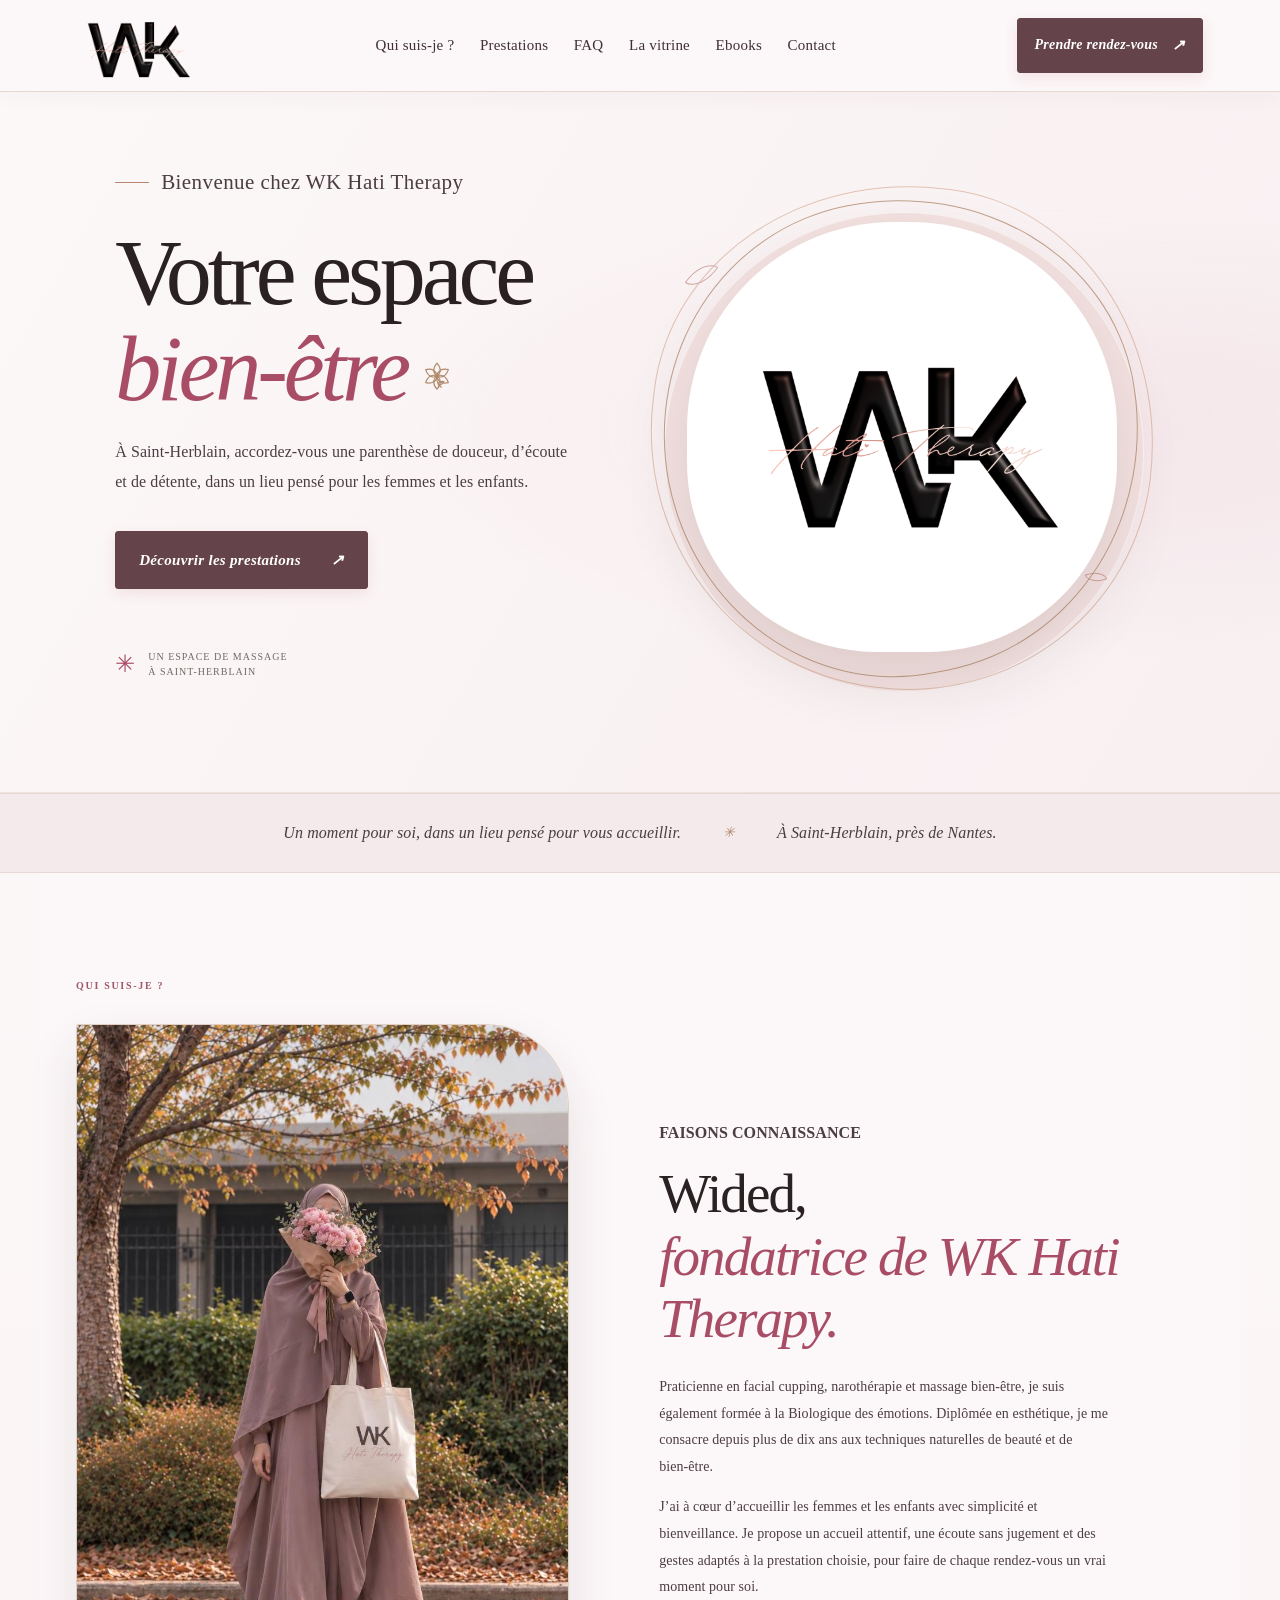
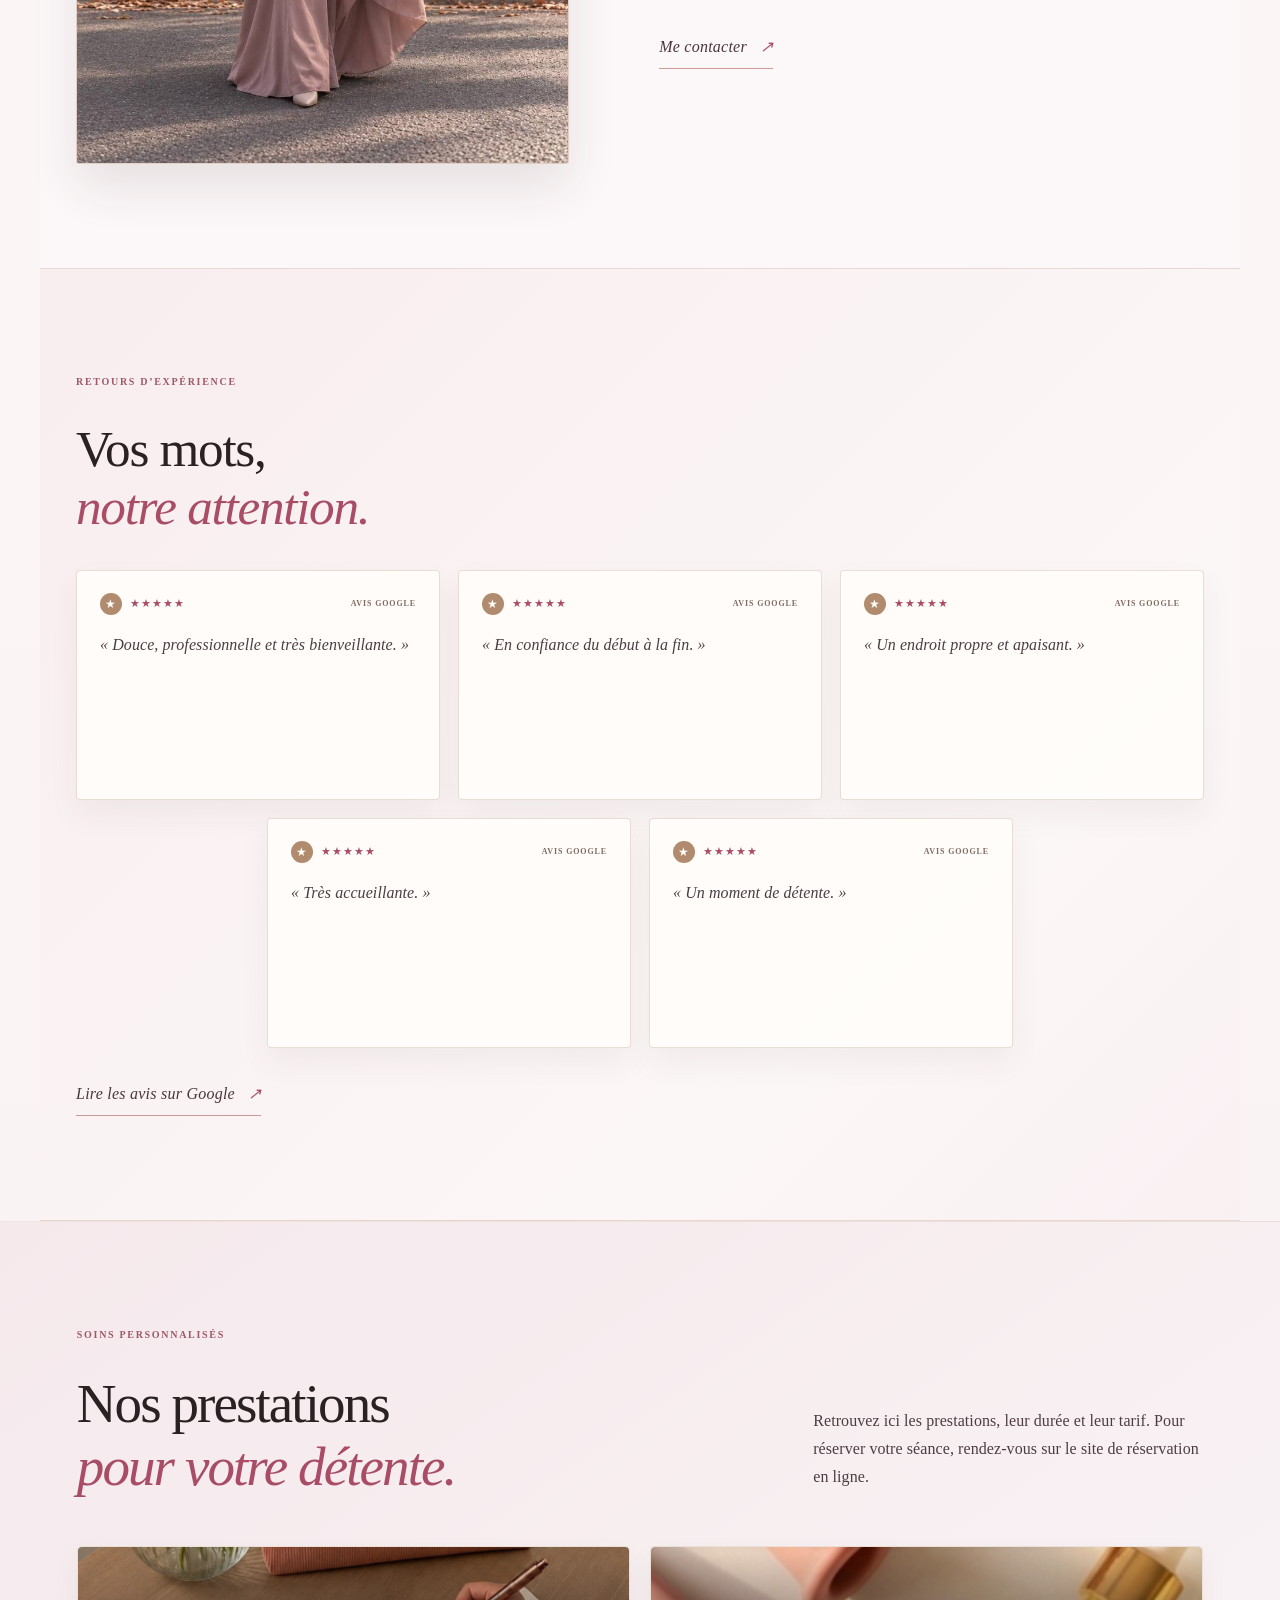
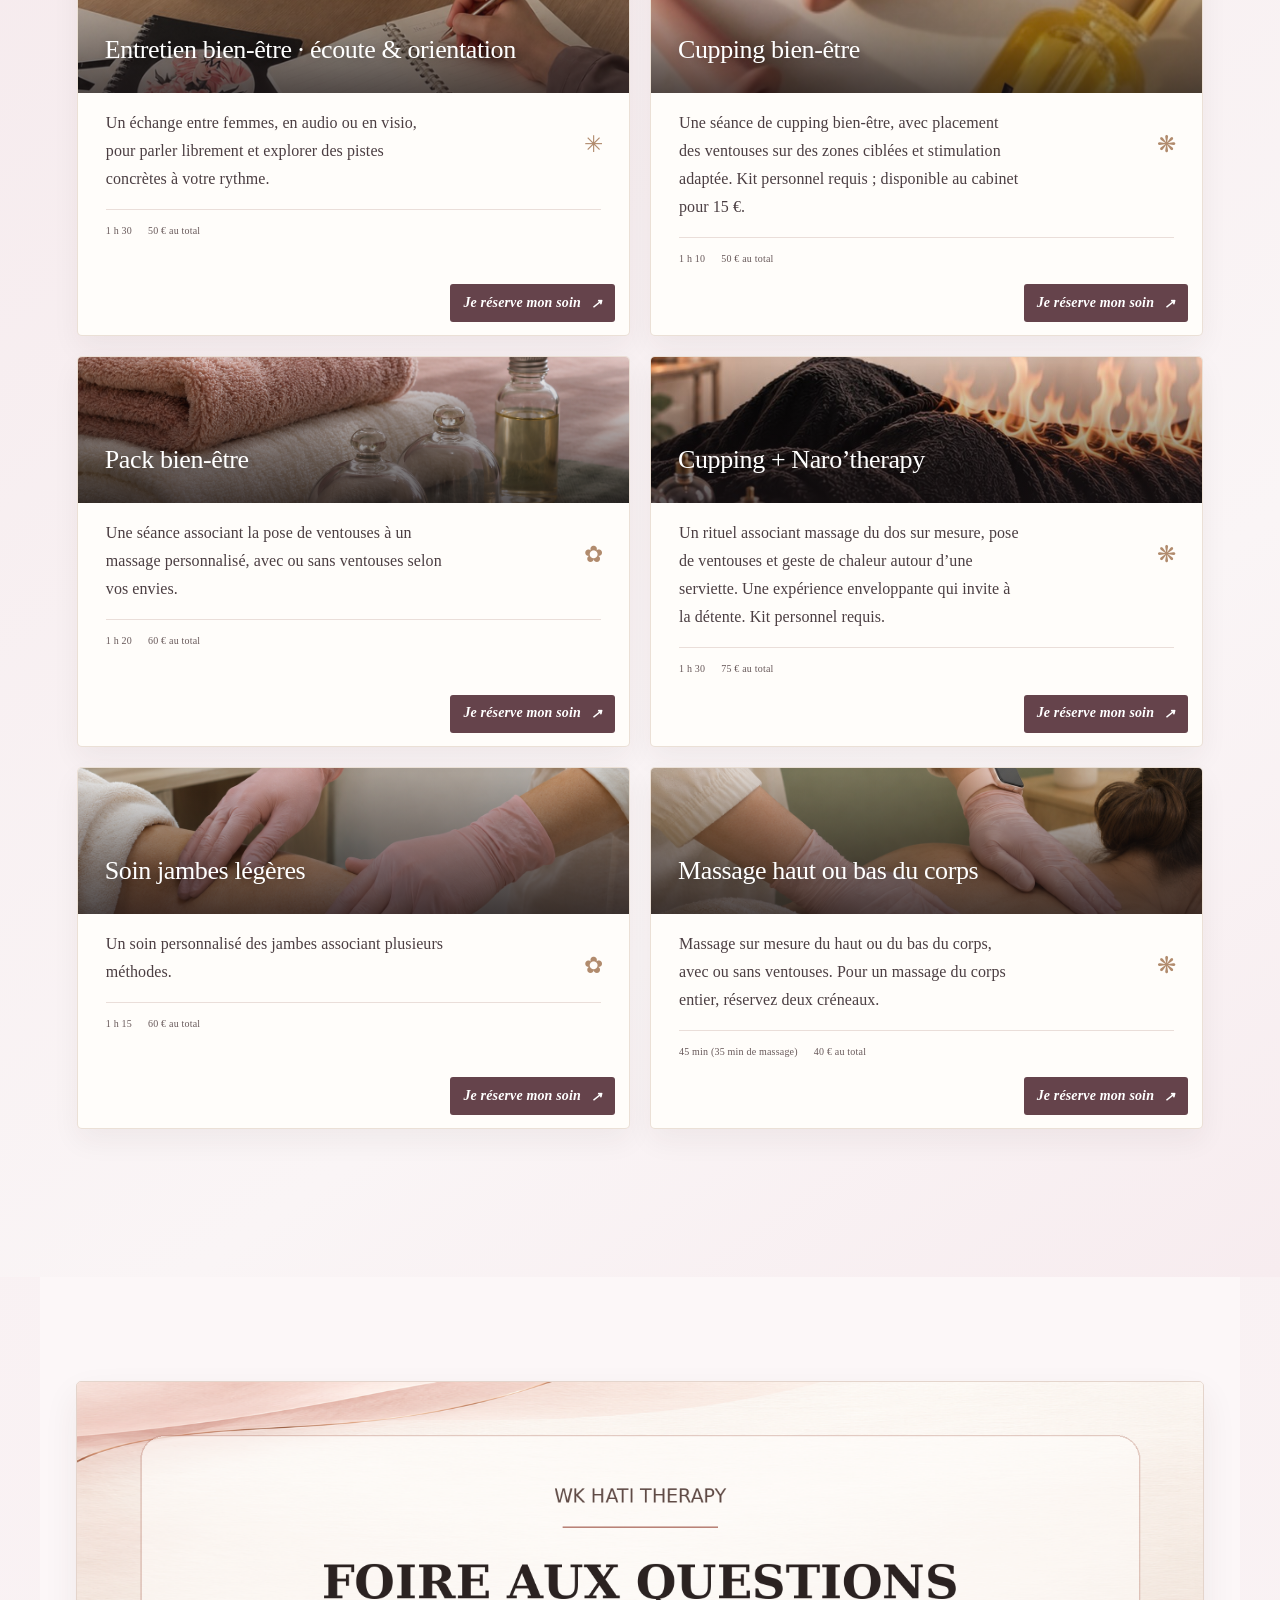
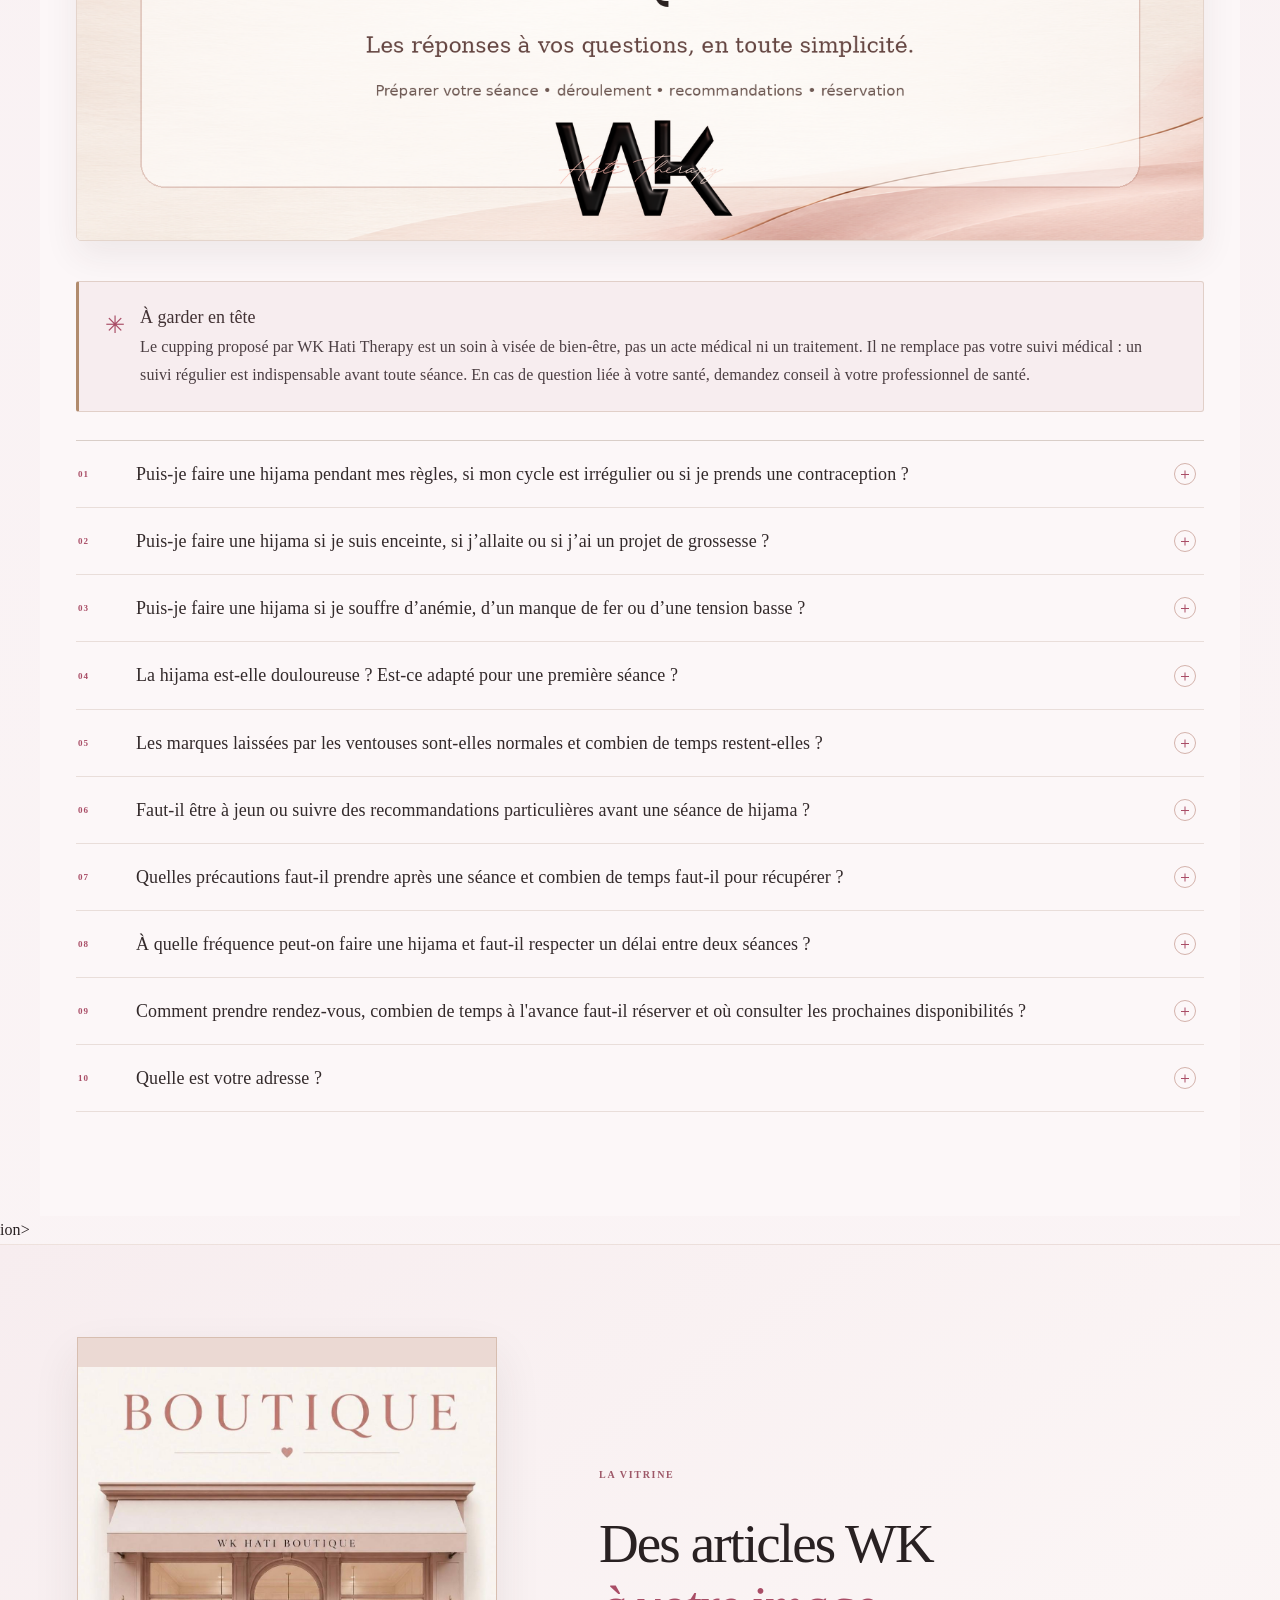
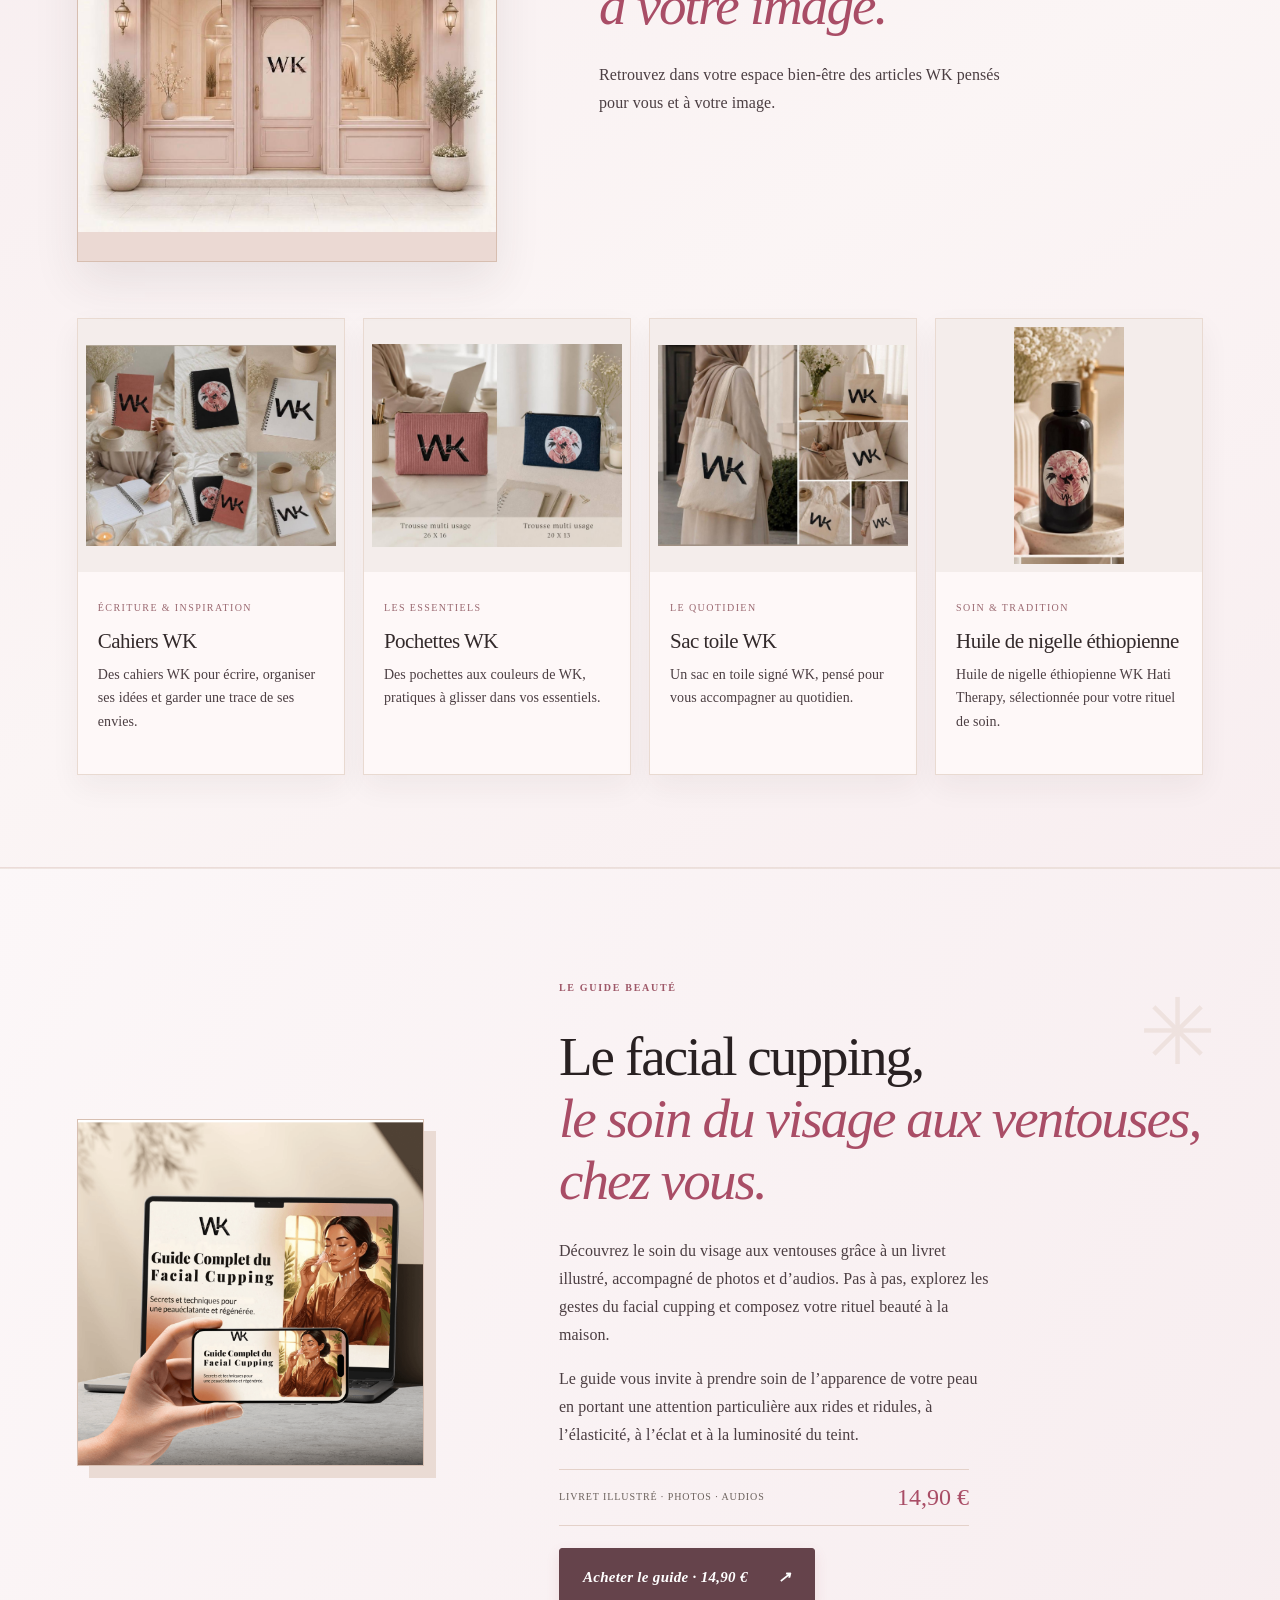
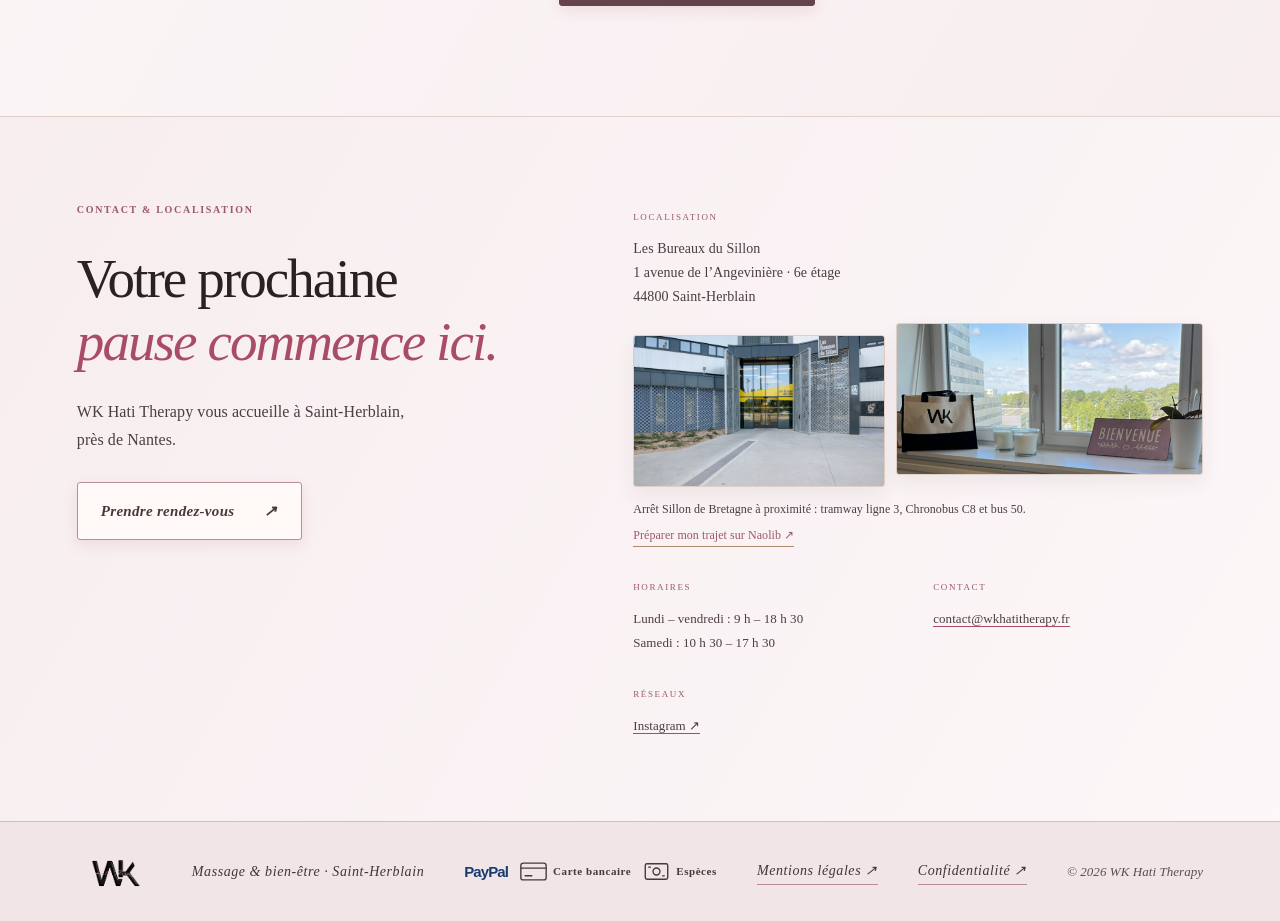
==== commit 4c305541: "Met à jour le site WK Hati Therapy" ====
--- a/index.html
+++ b/index.html
@@ -40,15 +40,15 @@
     <section class="intro-band" aria-label="Présentation"><p>Un moment pour soi, dans un lieu pensé pour vous accueillir.</p><span>✳</span><p>À Saint-Herblain, près de Nantes.</p></section>
 
     <section id="apropos" class="section about-section">
-      <div class="section-kicker">01 <span>·</span> Qui suis-je ?</div>
+      <div class="section-kicker">Qui suis-je ?</div>
       <div class="about-grid">
-        <div class="about-image founder-image"><img src="assets/photos/fondatrice-fleurs.png" alt="Femme tenant un bouquet de pivoines, photographie de présentation WK Hati Therapy"></div>
+        <div class="about-image founder-image"><img src="assets/photos/fondatrice-presentation.jpg" alt="Wided, fondatrice de WK Hati Therapy, tenant un bouquet de fleurs"></div>
         <div class="about-copy"><p class="eyebrow">Faisons connaissance</p><h2>Wided,<br><em>fondatrice de WK Hati Therapy.</em></h2><p>Praticienne en facial cupping, narothérapie et massage bien-être, je suis également formée à la Biologique des émotions. Diplômée en esthétique, je me consacre depuis plus de dix ans aux techniques naturelles de beauté et de bien-être.</p><p>J’ai à cœur d’accueillir les femmes et les enfants avec simplicité et bienveillance. Je propose un accueil attentif, une écoute sans jugement et des gestes adaptés à la prestation choisie, pour faire de chaque rendez-vous un vrai moment pour soi.</p><a class="text-link underlined" href="#contact">Me contacter <span>↗</span></a></div>
       </div>
     </section>
 
     <section class="section reviews-section" aria-labelledby="avis-heading">
-      <div class="reviews-intro"><div><div class="section-kicker">Retours d’expérience</div><h2 id="avis-heading">Vos mots,<br><em>notre attention.</em></h2></div><p>Les clientes évoquent un accueil chaleureux, une praticienne douce et à l’écoute, ainsi qu’un cadre propre et apaisant.</p></div>
+      <div class="reviews-intro"><div><div class="section-kicker">Retours d’expérience</div><h2 id="avis-heading">Vos mots,<br><em>notre attention.</em></h2></div></div>
       <div class="review-cards">
         <blockquote><div class="review-mark"><span class="review-icon" aria-hidden="true">★</span><span class="review-stars" aria-label="5 étoiles">★★★★★</span><span class="review-origin">AVIS GOOGLE</span></div><p>« Douce, professionnelle et très bienveillante. »</p></blockquote>
         <blockquote><div class="review-mark"><span class="review-icon" aria-hidden="true">★</span><span class="review-stars" aria-label="5 étoiles">★★★★★</span><span class="review-origin">AVIS GOOGLE</span></div><p>« En confiance du début à la fin. »</p></blockquote>
@@ -60,14 +60,14 @@
     </section>
 
     <section id="prestations" class="section services-section">
-      <div class="services-heading"><div><div class="section-kicker">02 <span>·</span> Soins personnalisés</div><h2>Nos prestations<br><em>pour votre détente.</em></h2></div><p>Wided accueille les femmes et les enfants avec des soins personnalisés. Selon le soin, le rituel peut associer la pose des ventouses sur des zones ciblées, la stimulation, le massage et le travail de points d’acupression. Les clientes apprécient l’accueil chaleureux, l’écoute attentive, la douceur des gestes et l’atmosphère apaisante. La durée et le tarif de chaque prestation sont indiqués sur sa carte.</p></div>
+      <div class="services-heading"><div><div class="section-kicker">Soins personnalisés</div><h2>Nos prestations<br><em>pour votre détente.</em></h2></div><p>Retrouvez ici les prestations, leur durée et leur tarif. Pour réserver votre séance, rendez-vous sur le <a href="https://cal.com/wkhatitherapy44" target="_blank" rel="noopener noreferrer">site de réservation en ligne</a>.</p></div>
       <div class="service-cards">
-        <article class="service-card"><img class="service-image" src="assets/photos/coin-accompagnement.jpg" alt="Espace de travail WK Hati Therapy, avec carnet, fleurs et accessoires roses"><div class="service-number">01</div><div class="service-icon">✳</div><h3>Entretien bien-être · écoute & orientation</h3><p>Un échange entre femmes, en audio ou en visio, pour parler librement et explorer des pistes concrètes à votre rythme.</p><div class="service-meta"><span>1 h 30</span><span>50 € au total</span></div><a href="https://cal.com/wkhatitherapy44" target="_blank" rel="noopener noreferrer" class="card-link" aria-label="Réserver un entretien bien-être sur Cal.com">Je réserve mon soin <span aria-hidden="true">↗</span></a></article>
-        <article class="service-card featured"><img class="service-image" src="assets/photos/outils-cupping.jpg" alt="Ventouses et flacon d’huile WK pour les soins de cupping"><div class="service-number">02</div><div class="service-icon">❋</div><h3>Cupping bien-être</h3><p>Une séance de cupping bien-être, avec placement des ventouses sur des zones ciblées et stimulation adaptée. Kit personnel requis ; disponible au cabinet pour 15 €.</p><div class="service-meta"><span>1 h 10</span><span>50 € au total</span></div><a href="https://cal.com/wkhatitherapy44" target="_blank" rel="noopener noreferrer" class="card-link" aria-label="Réserver le Cupping sur Cal.com">Je réserve mon soin <span aria-hidden="true">↗</span></a></article>
-        <article class="service-card"><img class="service-image" src="assets/services/pack.png" alt="Accessoires de soin préparés sur une serviette claire"><div class="service-number">03</div><div class="service-icon">✿</div><h3>Pack bien-être</h3><p>Une séance associant la pose de ventouses à un massage personnalisé, avec ou sans ventouses selon vos envies.</p><div class="service-meta"><span>1 h 20</span><span>60 € au total</span></div><a href="https://cal.com/wkhatitherapy44" target="_blank" rel="noopener noreferrer" class="card-link" aria-label="Réserver le pack bien-être sur Cal.com">Je réserve mon soin <span aria-hidden="true">↗</span></a></article>
-        <article class="service-card featured"><img class="service-image" src="assets/photos/narotherapy-rituel.jpg" alt="Rituel Naro’therapy illustré par une serviette et la chaleur des flammes"><div class="service-number">04</div><div class="service-icon">❋</div><h3>Cupping + Naro’therapy</h3><p>Un rituel associant massage du dos sur mesure, pose de ventouses et geste de chaleur autour d’une serviette. Une expérience enveloppante qui invite à la détente. Kit personnel requis.</p><div class="service-meta"><span>1 h 30</span><span>75 € au total</span></div><a href="https://cal.com/wkhatitherapy44" target="_blank" rel="noopener noreferrer" class="card-link" aria-label="Réserver le soin Cupping et Naro’therapy sur Cal.com">Je réserve mon soin <span aria-hidden="true">↗</span></a></article>
-        <article class="service-card"><img class="service-image" src="assets/services/jambes-gants-roses.png" alt="Massage des jambes, manches longues et gants roses"><div class="service-number">05</div><div class="service-icon">✿</div><h3>Soin jambes légères</h3><p>Un soin personnalisé des jambes associant plusieurs méthodes.</p><div class="service-meta"><span>1 h 15</span><span>60 € au total</span></div><a href="https://cal.com/wkhatitherapy44" target="_blank" rel="noopener noreferrer" class="card-link" aria-label="Réserver le soin jambes légères sur Cal.com">Je réserve mon soin <span aria-hidden="true">↗</span></a></article>
-        <article class="service-card featured"><img class="service-image" src="assets/services/massage-dos-feminin.png" alt="Massage du dos féminin, manches longues et gants roses"><div class="service-number">06</div><div class="service-icon">❋</div><h3>Massage haut ou bas du corps</h3><p>Massage sur mesure du haut ou du bas du corps, avec ou sans ventouses. Pour un massage du corps entier, réservez deux créneaux.</p><div class="service-meta"><span>45 min (35 min de massage)</span><span>40 € au total</span></div><a href="https://cal.com/wkhatitherapy44" target="_blank" rel="noopener noreferrer" class="card-link" aria-label="Réserver un massage sur Cal.com">Je réserve mon soin <span aria-hidden="true">↗</span></a></article>
+        <article class="service-card"><img class="service-image" src="assets/photos/coin-accompagnement.jpg" alt="Espace de travail WK Hati Therapy, avec carnet, fleurs et accessoires roses"><div class="service-icon">✳</div><h3>Entretien bien-être · écoute & orientation</h3><p>Un échange entre femmes, en audio ou en visio, pour parler librement et explorer des pistes concrètes à votre rythme.</p><div class="service-meta"><span>1 h 30</span><span>50 € au total</span></div><a href="https://cal.com/wkhatitherapy44" target="_blank" rel="noopener noreferrer" class="card-link" aria-label="Réserver un entretien bien-être sur Cal.com">Je réserve mon soin <span aria-hidden="true">↗</span></a></article>
+        <article class="service-card featured"><img class="service-image" src="assets/photos/outils-cupping.jpg" alt="Ventouses et flacon d’huile WK pour les soins de cupping"><div class="service-icon">❋</div><h3>Cupping bien-être</h3><p>Une séance de cupping bien-être, avec placement des ventouses sur des zones ciblées et stimulation adaptée. Kit personnel requis ; disponible au cabinet pour 15 €.</p><div class="service-meta"><span>1 h 10</span><span>50 € au total</span></div><a href="https://cal.com/wkhatitherapy44" target="_blank" rel="noopener noreferrer" class="card-link" aria-label="Réserver le Cupping sur Cal.com">Je réserve mon soin <span aria-hidden="true">↗</span></a></article>
+        <article class="service-card"><img class="service-image" src="assets/services/pack.png" alt="Accessoires de soin préparés sur une serviette claire"><div class="service-icon">✿</div><h3>Pack bien-être</h3><p>Une séance associant la pose de ventouses à un massage personnalisé, avec ou sans ventouses selon vos envies.</p><div class="service-meta"><span>1 h 20</span><span>60 € au total</span></div><a href="https://cal.com/wkhatitherapy44" target="_blank" rel="noopener noreferrer" class="card-link" aria-label="Réserver le pack bien-être sur Cal.com">Je réserve mon soin <span aria-hidden="true">↗</span></a></article>
+        <article class="service-card featured"><img class="service-image" src="assets/photos/narotherapy-rituel.jpg" alt="Rituel Naro’therapy illustré par une serviette et la chaleur des flammes"><div class="service-icon">❋</div><h3>Cupping + Naro’therapy</h3><p>Un rituel associant massage du dos sur mesure, pose de ventouses et geste de chaleur autour d’une serviette. Une expérience enveloppante qui invite à la détente. Kit personnel requis.</p><div class="service-meta"><span>1 h 30</span><span>75 € au total</span></div><a href="https://cal.com/wkhatitherapy44" target="_blank" rel="noopener noreferrer" class="card-link" aria-label="Réserver le soin Cupping et Naro’therapy sur Cal.com">Je réserve mon soin <span aria-hidden="true">↗</span></a></article>
+        <article class="service-card"><img class="service-image" src="assets/services/jambes-gants-roses.png" alt="Massage des jambes, manches longues et gants roses"><div class="service-icon">✿</div><h3>Soin jambes légères</h3><p>Un soin personnalisé des jambes associant plusieurs méthodes.</p><div class="service-meta"><span>1 h 15</span><span>60 € au total</span></div><a href="https://cal.com/wkhatitherapy44" target="_blank" rel="noopener noreferrer" class="card-link" aria-label="Réserver le soin jambes légères sur Cal.com">Je réserve mon soin <span aria-hidden="true">↗</span></a></article>
+        <article class="service-card featured"><img class="service-image" src="assets/services/massage-dos-feminin.png" alt="Massage du dos féminin, manches longues et gants roses"><div class="service-icon">❋</div><h3>Massage haut ou bas du corps</h3><p>Massage sur mesure du haut ou du bas du corps, avec ou sans ventouses. Pour un massage du corps entier, réservez deux créneaux.</p><div class="service-meta"><span>45 min (35 min de massage)</span><span>40 € au total</span></div><a href="https://cal.com/wkhatitherapy44" target="_blank" rel="noopener noreferrer" class="card-link" aria-label="Réserver un massage sur Cal.com">Je réserve mon soin <span aria-hidden="true">↗</span></a></article>
       </div>
       
     </section>
@@ -95,28 +95,28 @@
 
     <section id="vitrine" class="section shop-section">
       <div class="shop-intro">
-        <figure class="shop-cover"><img src="assets/products/boutique-wk.jpg" alt="Illustration de l’univers boutique WK Hati Therapy"><figcaption>La sélection WK</figcaption></figure>
-        <div class="shop-copy"><div class="section-kicker">04 <span>·</span> La vitrine</div><h2>Les petits essentiels<br><em>à retrouver au cabinet.</em></h2><p>Cahiers, pochettes, sac en toile et huile de nigelle éthiopienne : une sélection d’articles WK à découvrir sur place.</p><p class="shop-local-only">Les articles sont proposés à la vente au cabinet. Pas d’achat en ligne.</p></div>
+        <figure class="shop-cover"><img src="assets/products/boutique-wk.jpg" alt="Illustration de l’univers boutique WK Hati Therapy"></figure>
+        <div class="shop-copy"><div class="section-kicker">La vitrine</div><h2>Des articles WK<br><em>à votre image.</em></h2><p>Retrouvez dans votre espace bien-être des articles WK pensés pour vous et à votre image.</p></div>
       </div>
-      <div class="shop-products" aria-label="Articles disponibles au cabinet">
-        <article class="shop-product"><div class="shop-product-image"><img src="assets/products/cahiers-wk.jpg" alt="Cahiers WK en différentes couleurs et mises en scène"></div><div class="shop-product-info"><span>Écriture & inspiration</span><h3>Cahiers WK</h3><p>Des cahiers WK pour écrire, organiser ses idées et garder une trace de ses envies.</p><small>À retrouver au cabinet</small></div></article>
-        <article class="shop-product"><div class="shop-product-image"><img src="assets/products/pochettes-wk.jpg" alt="Pochettes WK présentées dans l’univers de la collection"></div><div class="shop-product-info"><span>Les essentiels</span><h3>Pochettes WK</h3><p>Des pochettes aux couleurs de WK, pratiques à glisser dans vos essentiels.</p><small>À retrouver au cabinet</small></div></article>
-        <article class="shop-product"><div class="shop-product-image"><img src="assets/products/sac-toile-wk.jpg" alt="Sac en toile WK porté et présenté en plusieurs vues"></div><div class="shop-product-info"><span>Le quotidien</span><h3>Sac toile WK</h3><p>Un sac en toile signé WK, pensé pour vous accompagner au quotidien.</p><small>À retrouver au cabinet</small></div></article>
-        <article class="shop-product"><div class="shop-product-image"><img src="assets/products/huile-nigelle-ethiopienne.jpg" alt="Flacon d’huile de nigelle éthiopienne WK Hati Therapy"></div><div class="shop-product-info"><span>Soin & tradition</span><h3>Huile de nigelle éthiopienne</h3><p>L’huile de nigelle éthiopienne WK Hati Therapy, disponible au cabinet.</p><small>À retrouver au cabinet</small></div></article>
+      <div class="shop-products" aria-label="Produits WK">
+        <article class="shop-product"><div class="shop-product-image"><img src="assets/products/cahiers-wk.jpg" alt="Cahiers WK en différentes couleurs et mises en scène"></div><div class="shop-product-info"><span>Écriture & inspiration</span><h3>Cahiers WK</h3><p>Des cahiers WK pour écrire, organiser ses idées et garder une trace de ses envies.</p></div></article>
+        <article class="shop-product"><div class="shop-product-image"><img src="assets/products/pochettes-wk.jpg" alt="Pochettes WK présentées dans l’univers de la collection"></div><div class="shop-product-info"><span>Les essentiels</span><h3>Pochettes WK</h3><p>Des pochettes aux couleurs de WK, pratiques à glisser dans vos essentiels.</p></div></article>
+        <article class="shop-product"><div class="shop-product-image"><img src="assets/products/sac-toile-wk.jpg" alt="Sac en toile WK porté et présenté en plusieurs vues"></div><div class="shop-product-info"><span>Le quotidien</span><h3>Sac toile WK</h3><p>Un sac en toile signé WK, pensé pour vous accompagner au quotidien.</p></div></article>
+        <article class="shop-product"><div class="shop-product-image"><img src="assets/products/huile-nigelle-ethiopienne.jpg" alt="Flacon d’huile de nigelle éthiopienne WK Hati Therapy"></div><div class="shop-product-info"><span>Soin & tradition</span><h3>Huile de nigelle éthiopienne</h3><p>Huile de nigelle éthiopienne WK Hati Therapy, sélectionnée pour votre rituel de soin.</p></div></article>
       </div>
     </section>
 
     <section id="ebooks" class="ebooks-section">
       <div class="ebook-image"><img src="assets/ebook/guide-facial-cupping.png" alt="Aperçu du guide complet du Facial Cupping de WK Hati Therapy, affiché sur ordinateur et smartphone"></div>
-      <div class="ebook-copy"><div class="section-kicker">05 <span>·</span> Le guide beauté</div><h2>Le facial cupping,<br><em>à votre rythme, chez vous.</em></h2><p>Découvrez le soin du visage aux ventouses grâce à un livret illustré, accompagné de photos et d’audios. Pas à pas, explorez les gestes du facial cupping et composez votre rituel beauté à la maison.</p><p>Le guide vous invite à prendre soin de l’apparence de votre peau en portant une attention particulière aux rides et ridules, à l’élasticité, à l’éclat et à la luminosité du teint.</p><div class="ebook-offer"><span>Livret illustré · Photos · Audios</span><strong>14,90 €</strong></div><a class="button" href="https://www.wkhatitherapy.fr/facialcupping" target="_blank" rel="noopener noreferrer">Acheter le guide · 14,90 € <span>↗</span></a></div>
+      <div class="ebook-copy"><div class="section-kicker">Le guide beauté</div><h2>Le facial cupping,<br><em>le soin du visage aux ventouses, chez vous.</em></h2><p>Découvrez le soin du visage aux ventouses grâce à un livret illustré, accompagné de photos et d’audios. Pas à pas, explorez les gestes du facial cupping et composez votre rituel beauté à la maison.</p><p>Le guide vous invite à prendre soin de l’apparence de votre peau en portant une attention particulière aux rides et ridules, à l’élasticité, à l’éclat et à la luminosité du teint.</p><div class="ebook-offer"><span>Livret illustré · Photos · Audios</span><strong>14,90 €</strong></div><a class="button" href="https://www.wkhatitherapy.fr/facialcupping" target="_blank" rel="noopener noreferrer">Acheter le guide · 14,90 € <span>↗</span></a></div>
       <span class="ebook-flower">✳</span>
     </section>
 
     <section id="contact" class="contact-section">
-      <div class="contact-main"><div class="section-kicker">06 <span>·</span> Contact & localisation</div><h2>Votre prochaine<br><em>pause commence ici.</em></h2><p>WK Hati Therapy vous accueille à Saint-Herblain, près de Nantes.</p><a class="button button-light" href="https://cal.com/wkhatitherapy44" target="_blank" rel="noopener noreferrer">Prendre rendez-vous <span>↗</span></a></div>
-      <div class="contact-details" id="contact-details"><div class="contact-item contact-location"><small>LOCALISATION</small><p>Les Bureaux du Sillon<br>1 avenue de l’Angevinière · 6e étage<br>44800 Saint-Herblain</p><div class="contact-images"><img class="contact-building" src="assets/photos/bureaux-du-sillon.jpg" alt="Entrée des Bureaux du Sillon à Saint-Herblain"><img class="cabinet-interior" src="assets/photos/lieu-fenetre-jour.jpg" alt="Espace d’accueil du cabinet avec vue sur le paysage"></div><p class="transit-info">Arrêt Sillon de Bretagne à proximité : tramway ligne 3, Chronobus C8 et bus 50.<br><a href="https://naolib.fr/fr/plan-decouverte" target="_blank" rel="noopener noreferrer">Préparer mon trajet sur Naolib ↗</a></p></div><div class="contact-item"><small>HORAIRES</small><p>Lundi – vendredi : 9 h – 18 h 30<br>Samedi : 10 h 30 – 17 h 30</p></div><div class="contact-item"><small>CONTACT</small><p><a href="mailto:contact@wkhatitherapy.fr">contact@wkhatitherapy.fr</a></p></div><div class="contact-item"><small>RÉSEAUX</small><p><a href="#contact">Instagram ↗</a></p></div></div>
+      <div class="contact-main"><div class="section-kicker">Contact & localisation</div><h2>Votre prochaine<br><em>pause commence ici.</em></h2><p>WK Hati Therapy vous accueille à Saint-Herblain, près de Nantes.</p><a class="button button-light" href="https://cal.com/wkhatitherapy44" target="_blank" rel="noopener noreferrer">Prendre rendez-vous <span>↗</span></a></div>
+      <div class="contact-details" id="contact-details"><div class="contact-item contact-location"><small>LOCALISATION</small><p>Les Bureaux du Sillon<br>1 avenue de l’Angevinière · 6e étage<br>44800 Saint-Herblain</p><div class="contact-images"><img class="contact-building" src="assets/photos/bureaux-du-sillon.jpg" alt="Entrée des Bureaux du Sillon à Saint-Herblain"><img class="cabinet-interior" src="assets/photos/lieu-fenetre-jour.jpg" alt="Espace d’accueil du cabinet avec vue sur le paysage"></div><p class="transit-info">Arrêt Sillon de Bretagne à proximité : tramway ligne 3, Chronobus C8 et bus 50.<br><a href="https://naolib.fr/fr/plan-decouverte" target="_blank" rel="noopener noreferrer">Préparer mon trajet sur Naolib ↗</a></p></div><div class="contact-item"><small>HORAIRES</small><p>Lundi – vendredi : 9 h – 18 h 30<br>Samedi : 10 h 30 – 17 h 30</p></div><div class="contact-item"><small>CONTACT</small><p><a href="mailto:contact@wkhatitherapy.fr">contact@wkhatitherapy.fr</a></p></div><div class="contact-item"><small>RÉSEAUX</small><p><a href="https://www.instagram.com/wk_hati_therapy?lqvp=MXJ1eWF4cXc3cWNnMQ==" target="_blank" rel="noopener noreferrer">Instagram ↗</a></p></div></div>
     </section>
   </main>
-  <footer class="site-footer"><a class="footer-brand" href="#accueil"><img src="Logo WK 2025 .PNG" alt="WK Hati Therapy"></a><span>Massage & bien-être · Saint-Herblain</span><a href="mentions-legales.html">Mentions légales <span>↗</span></a><a href="confidentialite.html">Confidentialité <span>↗</span></a><small>© <span id="year">2026</span> WK Hati Therapy</small></footer>
+  <footer class="site-footer"><a class="footer-brand" href="#accueil"><img src="Logo WK 2025 .PNG" alt="WK Hati Therapy"></a><span>Massage & bien-être · Saint-Herblain</span><div class="payment-methods" aria-label="Moyens de paiement acceptés"><span class="payment-paypal" aria-label="PayPal">PayPal</span><span class="payment-card" aria-label="Carte bancaire"><svg viewBox="0 0 32 22" aria-hidden="true"><rect x="1" y="1" width="30" height="20" rx="3"/><path d="M1 7h30M6 16h8"/></svg><span>Carte bancaire</span></span><span class="payment-cash" aria-label="Espèces"><svg viewBox="0 0 28 22" aria-hidden="true"><rect x="1" y="2" width="26" height="18" rx="2"/><circle cx="14" cy="11" r="4"/><path d="M5 6h2m14 10h2"/></svg><span>Espèces</span></span></div><a href="mentions-legales.html">Mentions légales <span>↗</span></a><a href="confidentialite.html">Confidentialité <span>↗</span></a><small>© <span id="year">2026</span> WK Hati Therapy</small></footer>
 </body>
 </html>
--- a/styles.css
+++ b/styles.css
@@ -241,8 +241,8 @@
 
 
 
-/* Typographie unifiée : Candara pour les textes, Cambria pour les titres */
-:root{--font-body:Candara,Calibri,'Segoe UI',sans-serif;--font-display:Cambria,'Palatino Linotype',Georgia,serif;--serif:var(--font-display);--sans:var(--font-body)}
+/* Typographie unifiée : Cambria pour les textes et les titres */
+:root{--font-body:Cambria,'Palatino Linotype',Georgia,serif;--font-display:Cambria,'Palatino Linotype',Georgia,serif;--serif:var(--font-display);--sans:var(--font-body)}
 *,*::before,*::after{font-family:var(--font-body)!important}
 h1,h2,h3,h4,h5,h6,.faq-item summary,.review-cards blockquote p,.intro-band p,.booking-strip p,.placeholder-copy strong,.legal-content h1,.legal-content h2{font-family:var(--font-display)!important}
 body{font-family:var(--font-body)!important;font-size:16px;line-height:1.75;letter-spacing:.005em}
@@ -283,12 +283,7 @@
 .shop-product:hover{transform:translateY(-4px);box-shadow:0 18px 34px rgba(59,41,42,.1)}
 .shop-product-image{aspect-ratio:1.05;overflow:hidden;background:#f3e9e8}
 .shop-product-image img{width:100%;height:100%;object-fit:cover;object-position:center 48%;display:block;transition:transform .4s ease}
-.shop-product:nth-child(1) .shop-product-image img{object-position:center 38%}
-.shop-product:nth-child(2) .shop-product-image img{object-position:center 67%;transform:scale(1.16)}
-.shop-product:nth-child(3) .shop-product-image img{object-position:center 38%}
-.shop-product:nth-child(4) .shop-product-image img{object-position:center 12%}
 .shop-product:hover .shop-product-image img{transform:scale(1.035)}
-.shop-product:nth-child(2):hover .shop-product-image img{transform:scale(1.2)}
 .shop-product-info{padding:20px 20px 22px}
 .shop-product-info>span{font-size:10px;letter-spacing:.14em;text-transform:uppercase;color:#9a6870}
 .shop-product-info h3{margin:8px 0 8px;font:500 21px/1.25 var(--font-display)!important;color:#332a2b}
@@ -296,3 +291,43 @@
 .shop-product-info small{display:block;padding-top:12px;border-top:1px solid rgba(177,139,109,.25);font-size:11px;letter-spacing:.04em;color:#765b5e}
 @media(max-width:1000px){.shop-products{grid-template-columns:repeat(2,minmax(0,1fr))}.shop-intro{gap:42px}}
 @media(max-width:700px){.shop-section{padding:70px 22px}.shop-intro{grid-template-columns:1fr;gap:28px;margin-bottom:36px}.shop-cover{aspect-ratio:1.15}.shop-products{gap:12px}.shop-product-info{padding:15px 14px 17px}.shop-product-info h3{font-size:19px!important}.shop-product-info p{font-size:13px;min-height:92px}.shop-product-info small{font-size:10px}}
+
+/* Ajustements demandés : lecture allégée, produits recadrés et typographie raffinée */
+.section-kicker span,.service-number{display:none!important}
+.reviews-intro>p{display:none}
+.review-cards blockquote{min-height:230px}
+.review-cards blockquote p{font-size:16px;line-height:1.65}
+.shop-cover{aspect-ratio:4/5}
+.shop-cover img{object-fit:contain;object-position:center}
+.shop-product-image{background:#f4edeb;padding:8px}
+.shop-product-image img{object-fit:contain;object-position:center}
+.shop-product:hover .shop-product-image img{transform:none}
+.shop-product-info small{display:none}
+
+/* Deux familles d’écriture pour un ensemble lisible et cohérent */
+.button,.button-small,.header-cta,.card-link,.text-link,.site-footer,.site-footer a,.site-footer small,.main-nav{font-family:var(--font-display)!important}
+.button,.button-small,.header-cta,.card-link,.text-link,.site-footer,.site-footer a{font-style:italic}
+.button{background:#65434b;border-color:#65434b;color:#fff;font-size:15px;font-weight:600;letter-spacing:.02em;text-transform:none}
+.button:hover{background:#493139;border-color:#493139}
+.button-small,.header-cta{font-size:14px;letter-spacing:.015em}
+.card-link{background:#65434b;color:#fff;font-size:14px;font-weight:600;letter-spacing:.01em}
+.text-link{font-size:16px;color:#49373c;letter-spacing:.015em}
+.main-nav,.main-nav a{font-family:var(--font-display)!important}
+.main-nav{font-style:normal;font-size:15px;color:#3e3034}
+.button-light{background:#fff9f8!important;color:#49373c!important;border-color:#b98e98!important}
+.button-light:hover{background:#493139!important;color:#fff!important}
+.site-footer{background:#f2e5e7!important;color:#44343a!important;border-top:1px solid #d7bbc0!important;font-size:14px}
+.site-footer a:not(.footer-brand){color:#44343a!important;border-color:#b98e98!important}
+.site-footer small{color:#604c51!important;font-size:13px}
+.payment-methods{display:flex;align-items:center;gap:12px;white-space:nowrap;font-style:normal!important}
+.payment-methods>span{display:inline-flex;align-items:center;gap:6px;font-family:Arial,sans-serif!important;font-size:11px;font-style:normal!important;font-weight:600;color:#49373c}
+.payment-paypal{font-size:15px!important;font-weight:700!important;font-style:italic!important;letter-spacing:-.06em;color:#183b70!important}
+.payment-card svg,.payment-cash svg{width:27px;height:19px;fill:none;stroke:currentColor;stroke-width:1.6;stroke-linecap:round;stroke-linejoin:round}
+@media(max-width:700px){.payment-methods{width:100%;justify-content:center;order:5;padding:10px 0;border-top:1px solid #d7bbc0}.site-footer small{order:6}}
+.founder-image{aspect-ratio:2/3;min-height:0;max-height:none}
+.founder-image img{height:100%;min-height:0;max-height:none;object-fit:cover;object-position:center}
+@media(max-width:700px){.founder-image,.founder-image img{min-height:0;max-height:none}}
+@media(max-width:700px){.shop-cover{aspect-ratio:4/5}.review-cards blockquote{min-height:0}.review-cards blockquote p{font-size:16px}}
+
+/* Le texte courant reprend la famille élégante des titres et des boutons */
+p,li,.faq-answer,.faq-health-note p,.about-copy>p,.services-heading>p,.shop-copy>p,.ebook-copy>p,.contact-main>p,.contact-item p{font-family:var(--font-display)!important;color:#4b3e42!important}
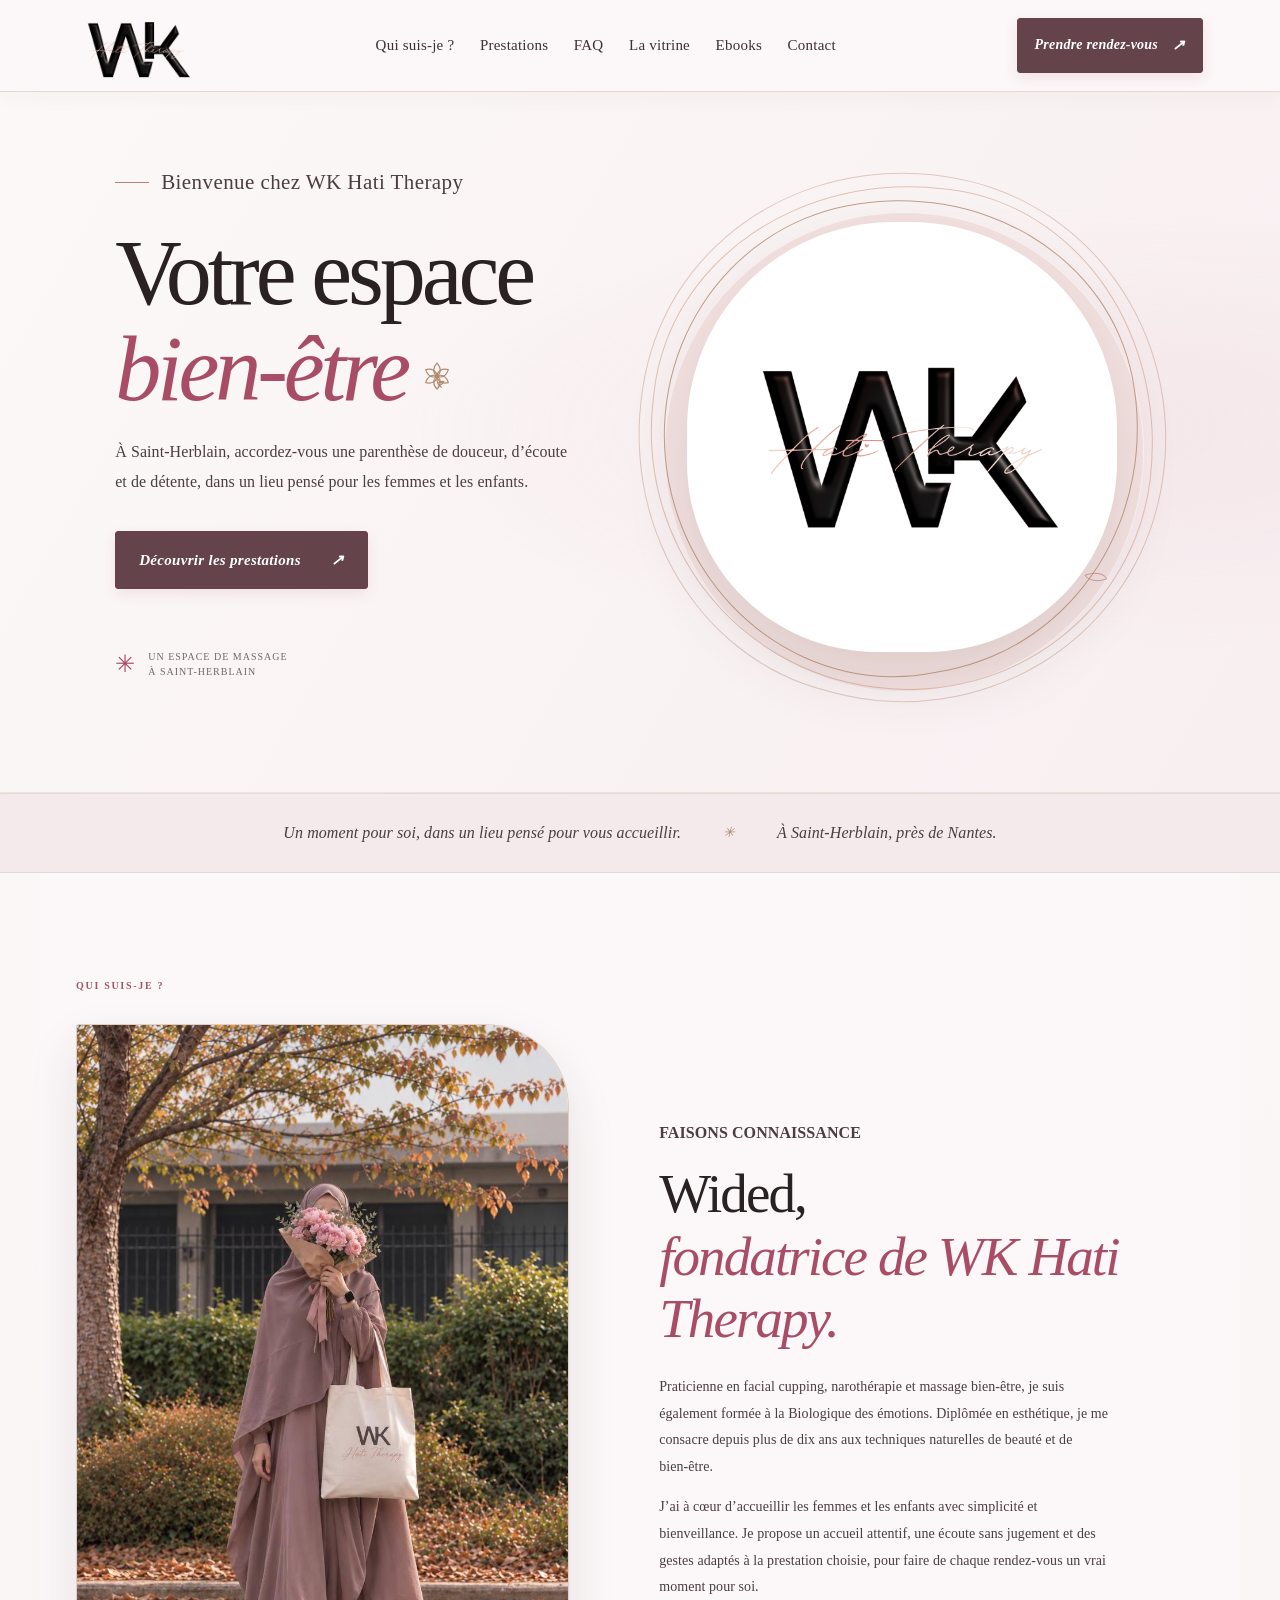
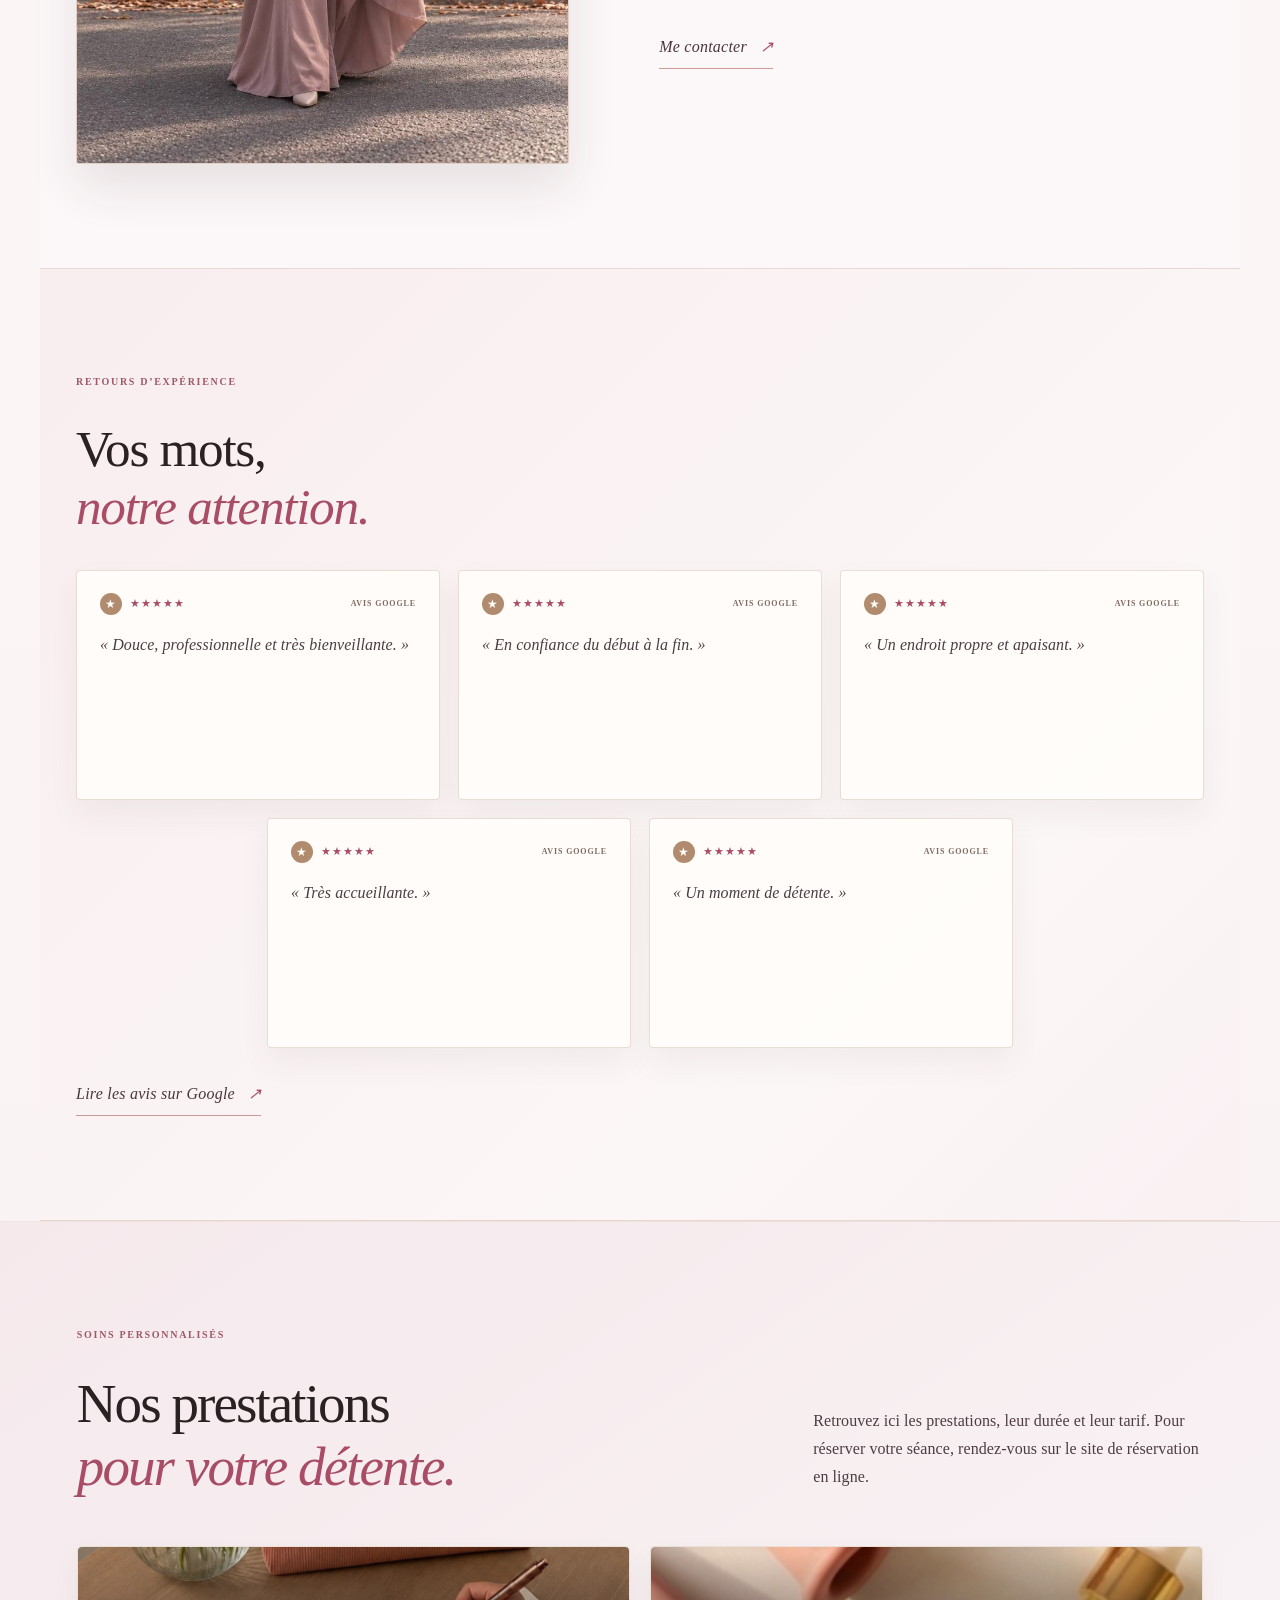
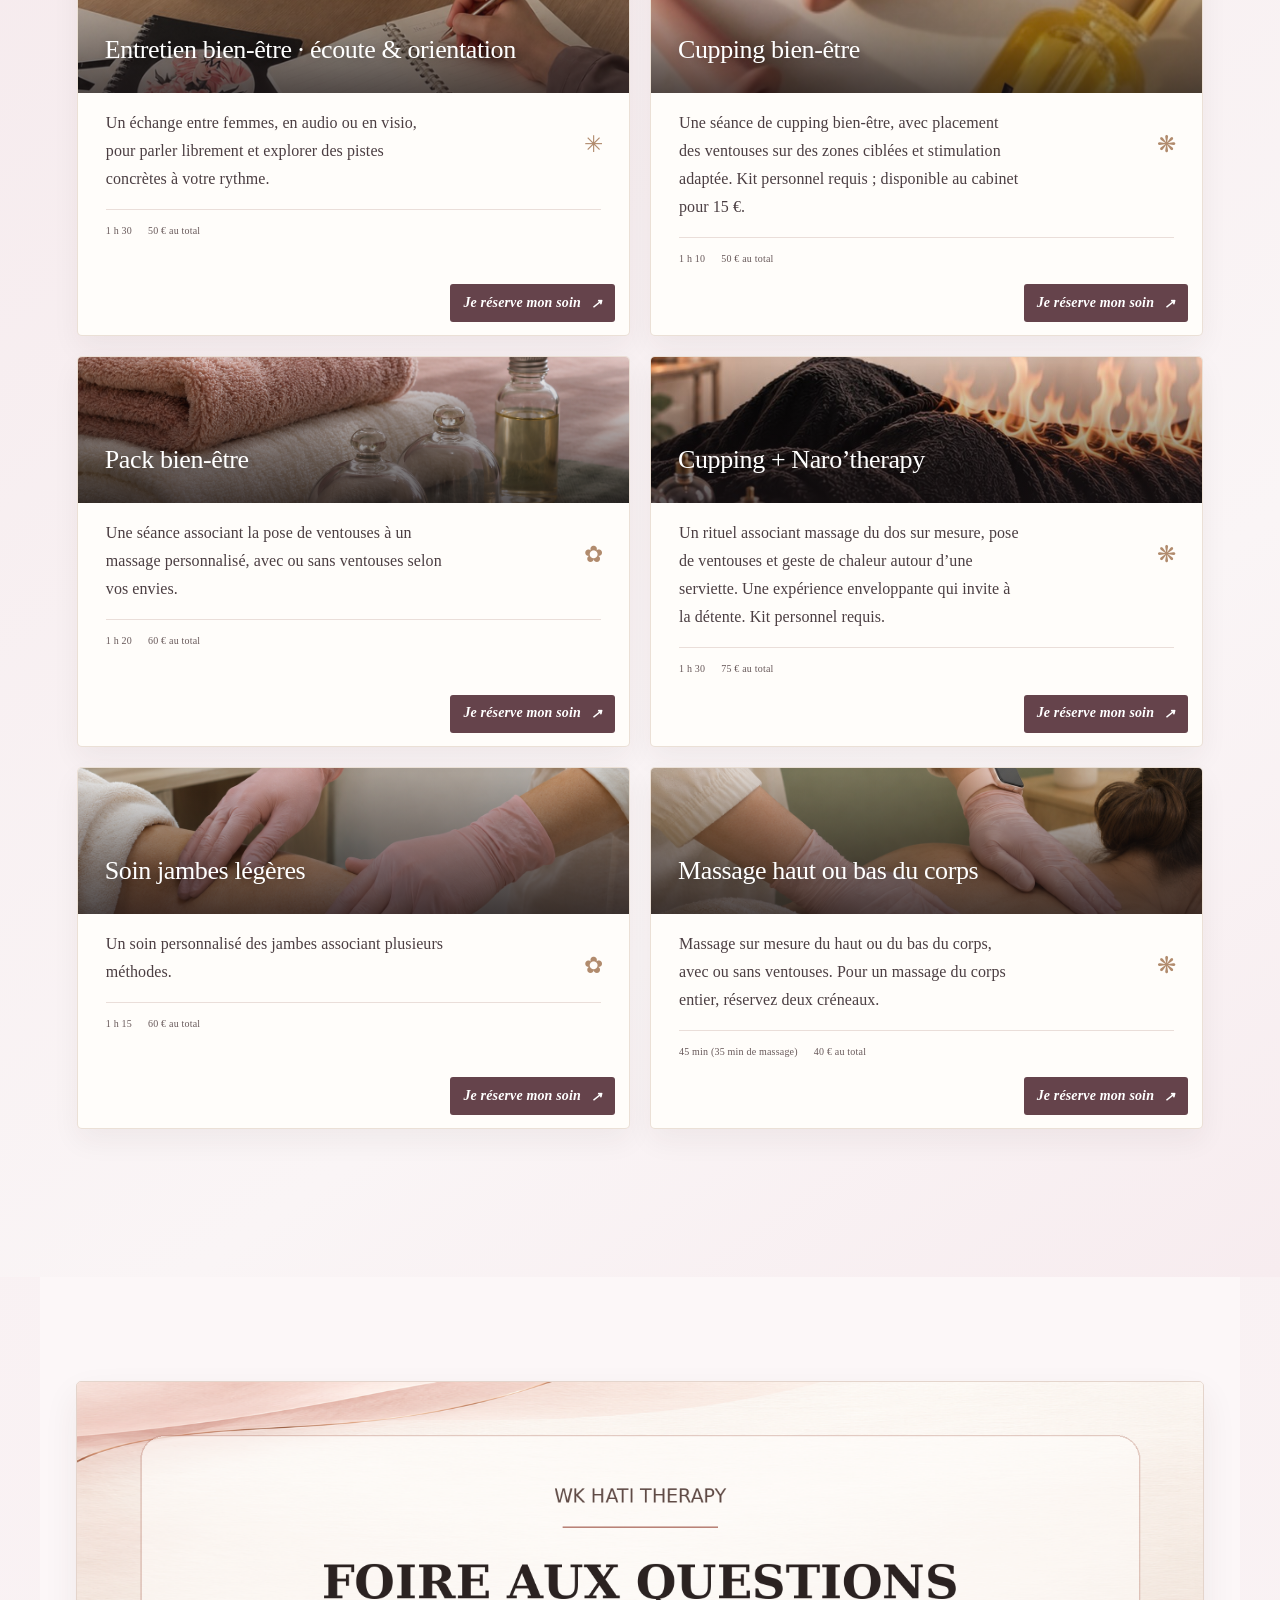
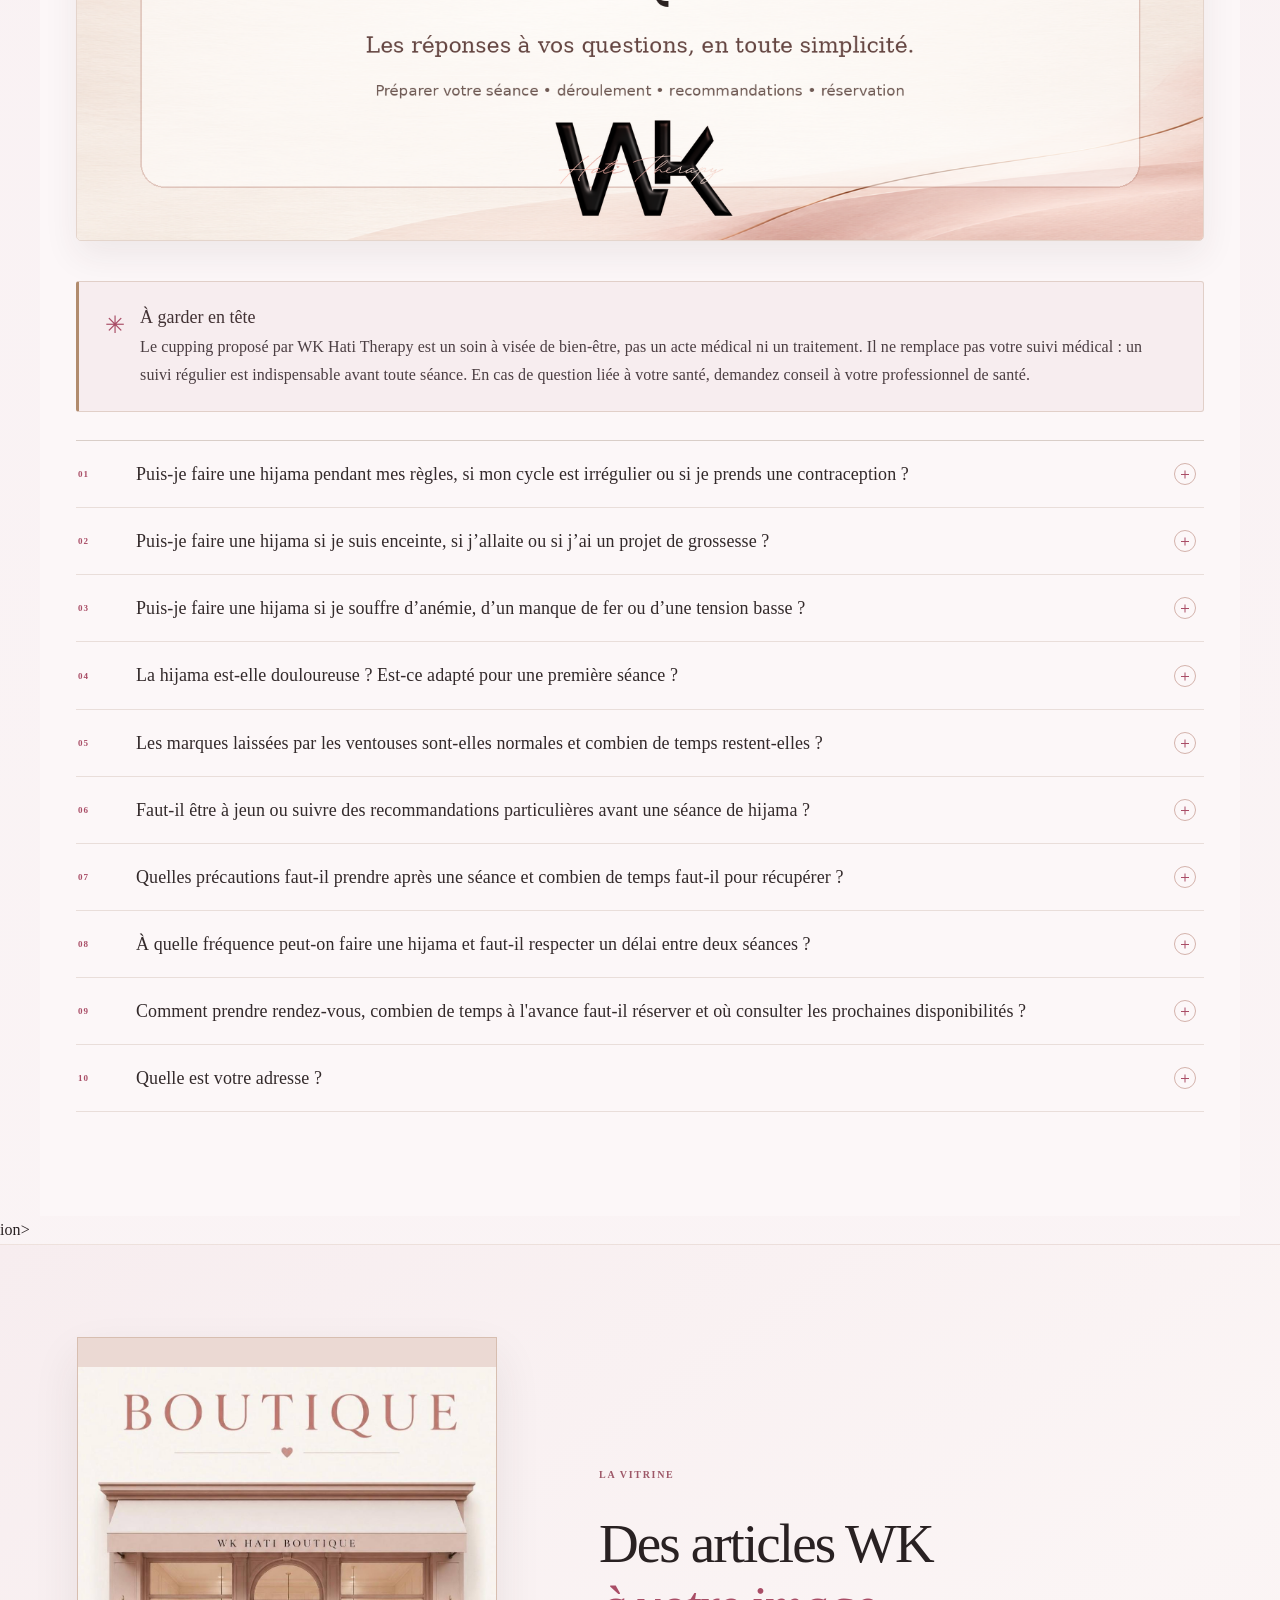
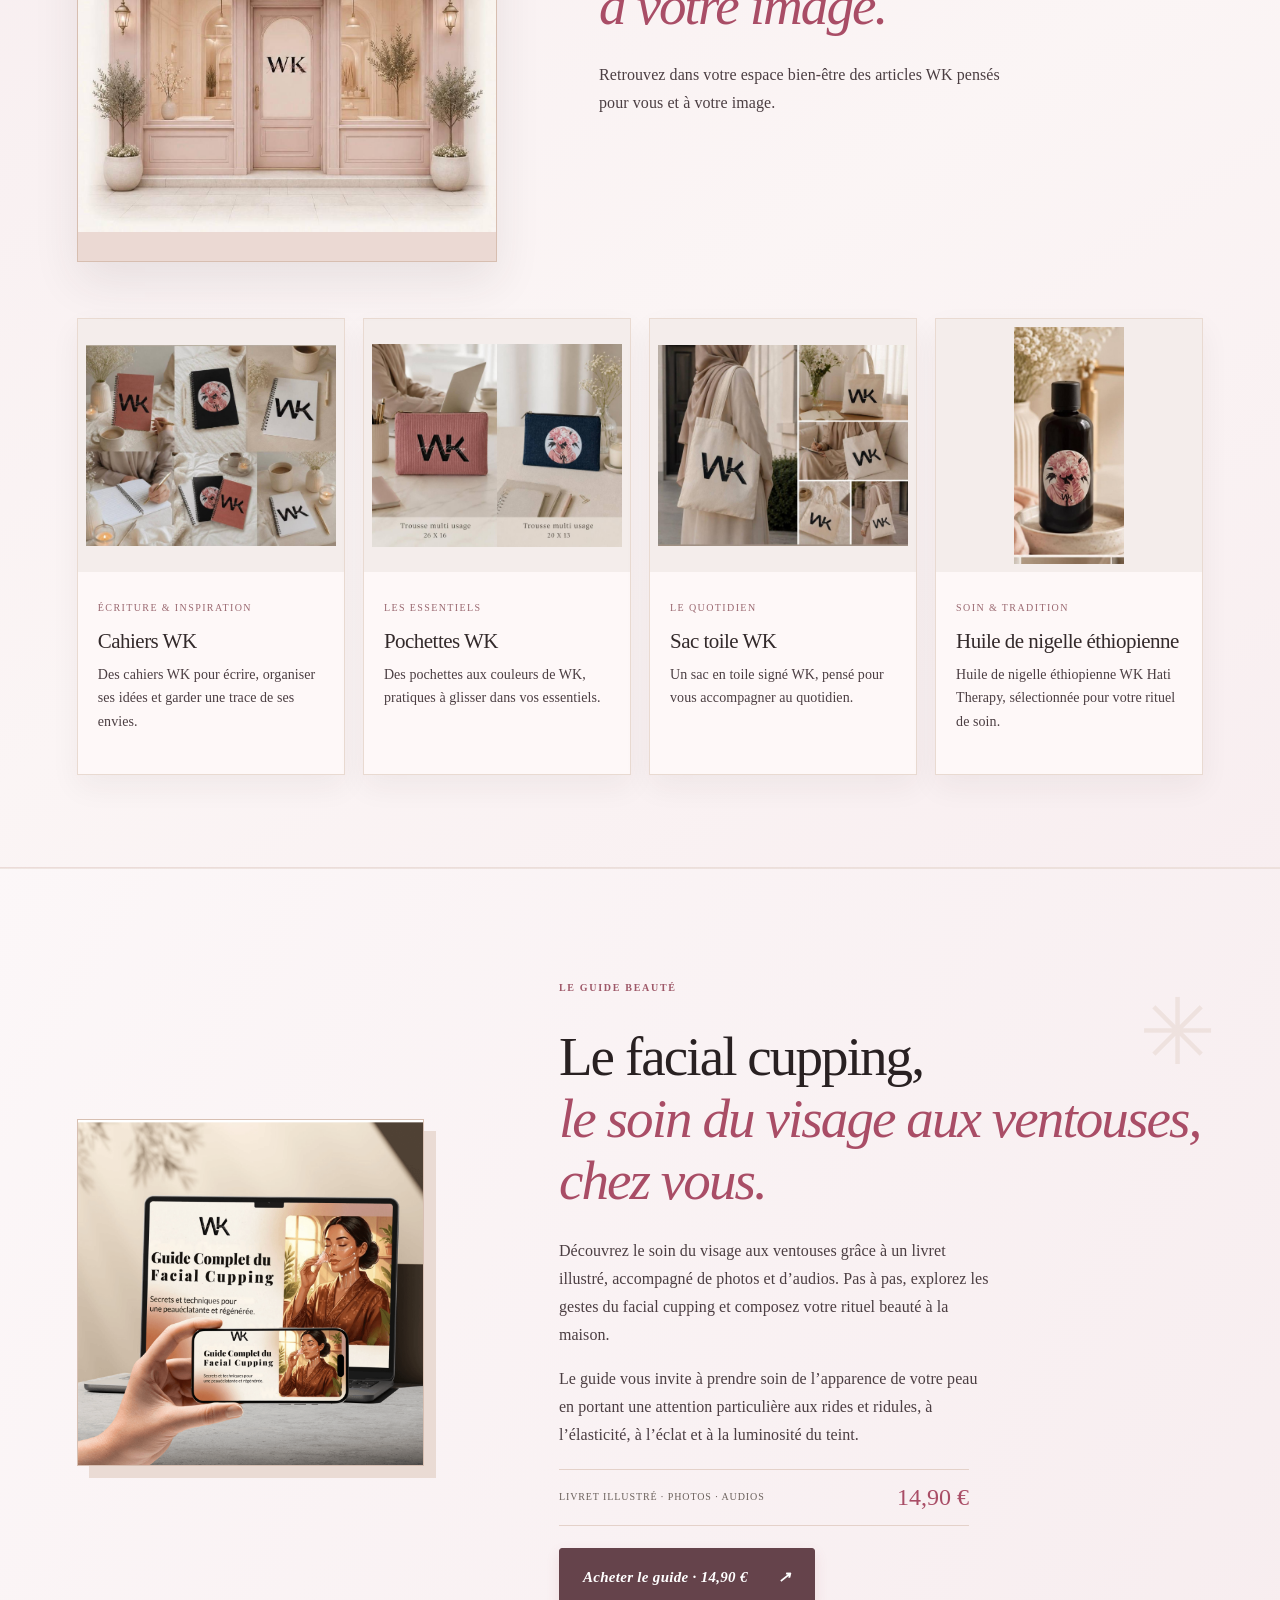
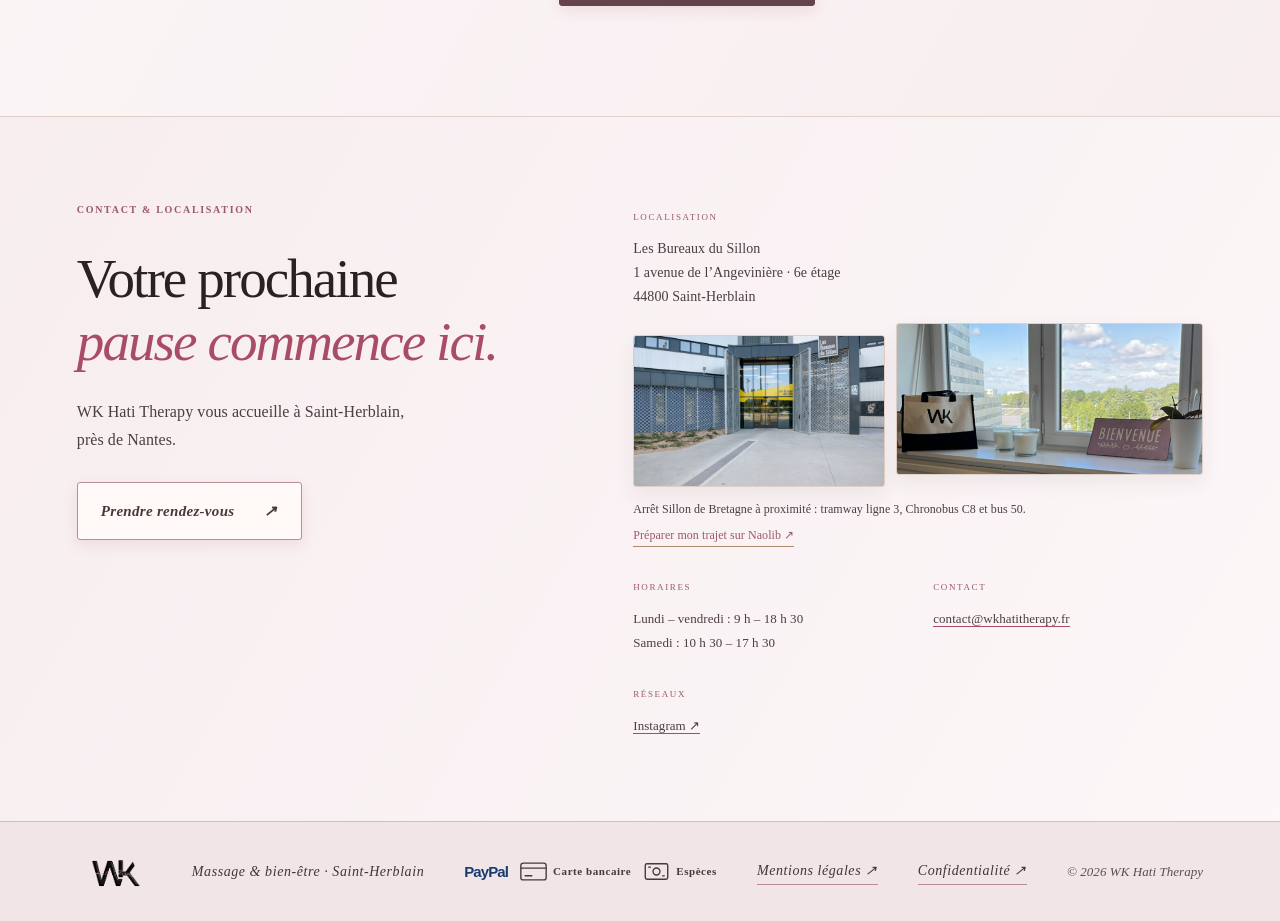
==== commit 3b8a6937: "Corrige le lien Naolib et le logo du hero" ====
--- a/index.html
+++ b/index.html
@@ -31,9 +31,9 @@
         <div class="hero-note"><span class="note-mark">✳</span><span>Un espace de massage<br>à Saint-Herblain</span></div>
       </div>
       <div class="hero-art" aria-label="Logo WK Hati Therapy">
-        <div class="art-halo"></div><div class="art-frame logo-frame"><img src="Logo WK 2025 .PNG" alt="Logo WK Hati Therapy"></div>
+        <div class="art-halo"></div><div class="art-third-ring" aria-hidden="true"></div><div class="art-frame logo-frame"><img src="Logo WK 2025 .PNG" alt="Logo WK Hati Therapy"></div>
         
-        <div class="floating-petal petal-one"></div><div class="floating-petal petal-two"></div>
+        <div class="floating-petal petal-two"></div>
       </div>
     </section>
 
@@ -114,7 +114,7 @@
 
     <section id="contact" class="contact-section">
       <div class="contact-main"><div class="section-kicker">Contact & localisation</div><h2>Votre prochaine<br><em>pause commence ici.</em></h2><p>WK Hati Therapy vous accueille à Saint-Herblain, près de Nantes.</p><a class="button button-light" href="https://cal.com/wkhatitherapy44" target="_blank" rel="noopener noreferrer">Prendre rendez-vous <span>↗</span></a></div>
-      <div class="contact-details" id="contact-details"><div class="contact-item contact-location"><small>LOCALISATION</small><p>Les Bureaux du Sillon<br>1 avenue de l’Angevinière · 6e étage<br>44800 Saint-Herblain</p><div class="contact-images"><img class="contact-building" src="assets/photos/bureaux-du-sillon.jpg" alt="Entrée des Bureaux du Sillon à Saint-Herblain"><img class="cabinet-interior" src="assets/photos/lieu-fenetre-jour.jpg" alt="Espace d’accueil du cabinet avec vue sur le paysage"></div><p class="transit-info">Arrêt Sillon de Bretagne à proximité : tramway ligne 3, Chronobus C8 et bus 50.<br><a href="https://naolib.fr/fr/plan-decouverte" target="_blank" rel="noopener noreferrer">Préparer mon trajet sur Naolib ↗</a></p></div><div class="contact-item"><small>HORAIRES</small><p>Lundi – vendredi : 9 h – 18 h 30<br>Samedi : 10 h 30 – 17 h 30</p></div><div class="contact-item"><small>CONTACT</small><p><a href="mailto:contact@wkhatitherapy.fr">contact@wkhatitherapy.fr</a></p></div><div class="contact-item"><small>RÉSEAUX</small><p><a href="https://www.instagram.com/wk_hati_therapy?lqvp=MXJ1eWF4cXc3cWNnMQ==" target="_blank" rel="noopener noreferrer">Instagram ↗</a></p></div></div>
+      <div class="contact-details" id="contact-details"><div class="contact-item contact-location"><small>LOCALISATION</small><p>Les Bureaux du Sillon<br>1 avenue de l’Angevinière · 6e étage<br>44800 Saint-Herblain</p><div class="contact-images"><img class="contact-building" src="assets/photos/bureaux-du-sillon.jpg" alt="Entrée des Bureaux du Sillon à Saint-Herblain"><img class="cabinet-interior" src="assets/photos/lieu-fenetre-jour.jpg" alt="Espace d’accueil du cabinet avec vue sur le paysage"></div><p class="transit-info">Arrêt Sillon de Bretagne à proximité : tramway ligne 3, Chronobus C8 et bus 50.<br><a href="https://naolib.fr/" target="_blank" rel="noopener noreferrer">Préparer mon trajet sur Naolib ↗</a></p></div><div class="contact-item"><small>HORAIRES</small><p>Lundi – vendredi : 9 h – 18 h 30<br>Samedi : 10 h 30 – 17 h 30</p></div><div class="contact-item"><small>CONTACT</small><p><a href="mailto:contact@wkhatitherapy.fr">contact@wkhatitherapy.fr</a></p></div><div class="contact-item"><small>RÉSEAUX</small><p><a href="https://www.instagram.com/wk_hati_therapy?lqvp=MXJ1eWF4cXc3cWNnMQ==" target="_blank" rel="noopener noreferrer">Instagram ↗</a></p></div></div>
     </section>
   </main>
   <footer class="site-footer"><a class="footer-brand" href="#accueil"><img src="Logo WK 2025 .PNG" alt="WK Hati Therapy"></a><span>Massage & bien-être · Saint-Herblain</span><div class="payment-methods" aria-label="Moyens de paiement acceptés"><span class="payment-paypal" aria-label="PayPal">PayPal</span><span class="payment-card" aria-label="Carte bancaire"><svg viewBox="0 0 32 22" aria-hidden="true"><rect x="1" y="1" width="30" height="20" rx="3"/><path d="M1 7h30M6 16h8"/></svg><span>Carte bancaire</span></span><span class="payment-cash" aria-label="Espèces"><svg viewBox="0 0 28 22" aria-hidden="true"><rect x="1" y="2" width="26" height="18" rx="2"/><circle cx="14" cy="11" r="4"/><path d="M5 6h2m14 10h2"/></svg><span>Espèces</span></span></div><a href="mentions-legales.html">Mentions légales <span>↗</span></a><a href="confidentialite.html">Confidentialité <span>↗</span></a><small>© <span id="year">2026</span> WK Hati Therapy</small></footer>
--- a/styles.css
+++ b/styles.css
@@ -331,3 +331,5 @@
 
 /* Le texte courant reprend la famille élégante des titres et des boutons */
 p,li,.faq-answer,.faq-health-note p,.about-copy>p,.services-heading>p,.shop-copy>p,.ebook-copy>p,.contact-main>p,.contact-item p{font-family:var(--font-display)!important;color:#4b3e42!important}
+.art-third-ring{position:absolute;left:50%;top:50%;width:calc(min(36vw,430px) + 100px);aspect-ratio:1;border:1px solid rgba(177,128,104,.38);border-radius:51% 49% 50% 48% / 48% 51% 49% 52%;transform:translate(-50%,-50%) rotate(14deg);pointer-events:none;z-index:1}
+@media(max-width:700px){.art-third-ring{width:calc(min(76vw,360px) + 60px)}}
